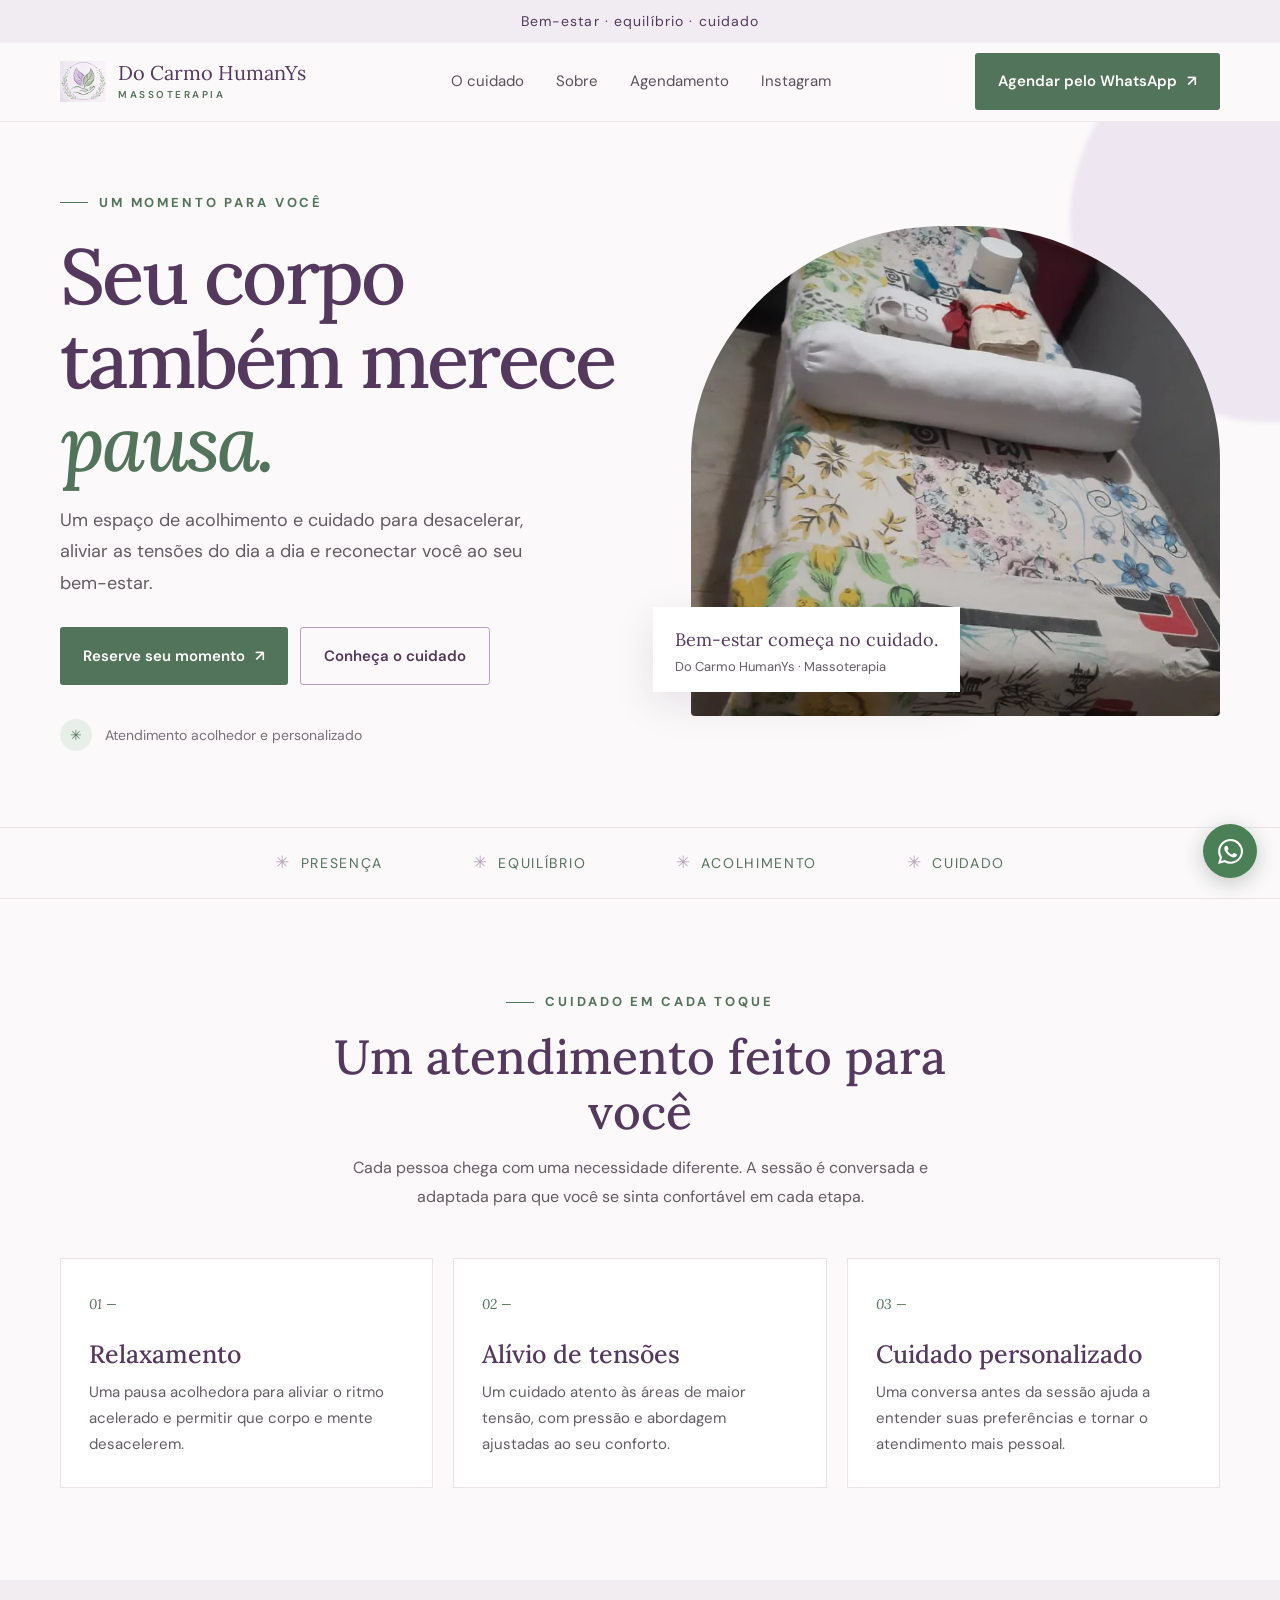
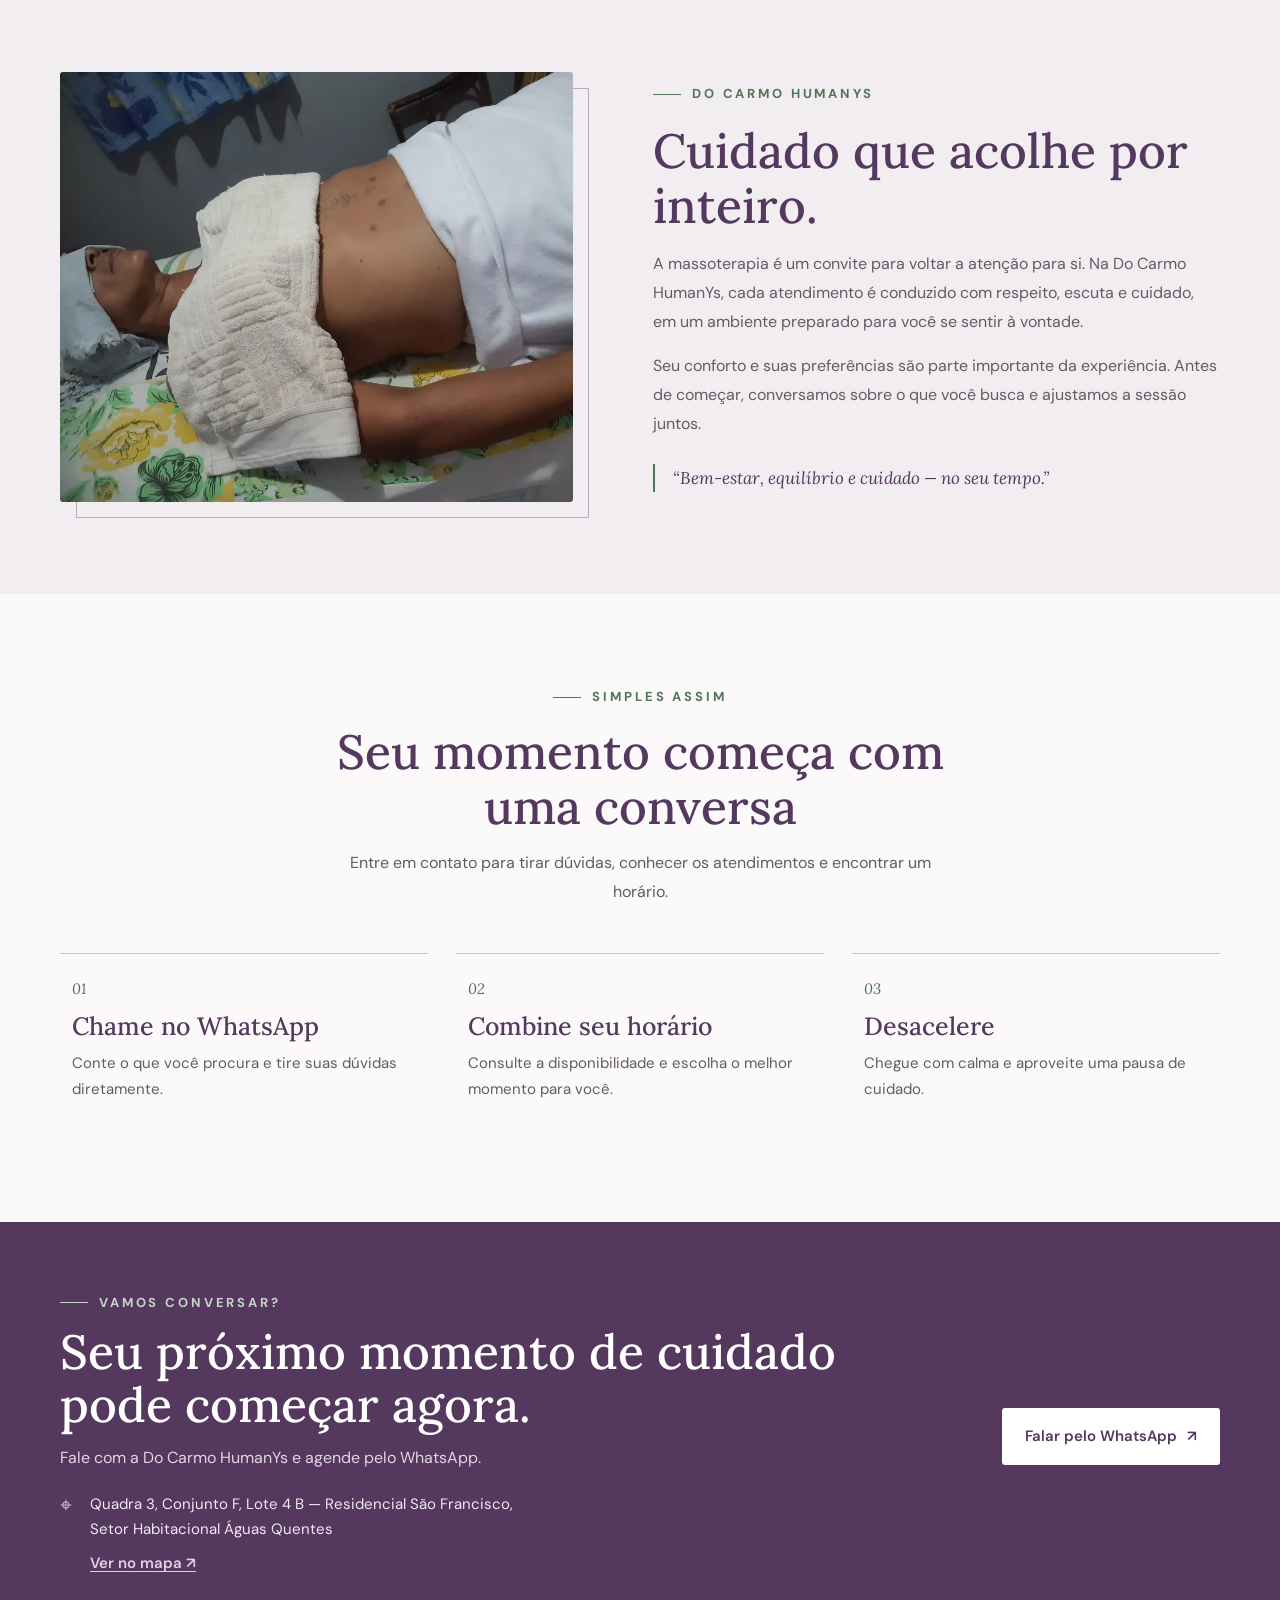
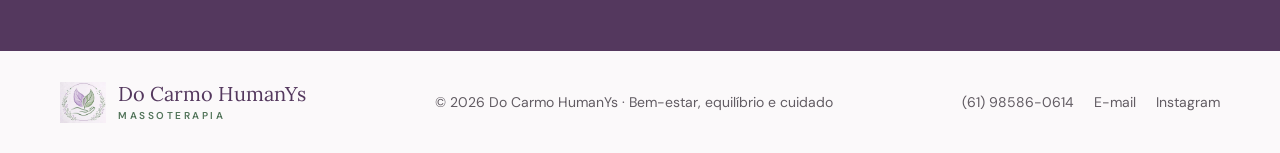
==== index.html @ 2b5b7042 "feat: add search engine metadata and local business data" ====
<!doctype html>
<html lang="pt-BR">
<head>
  <meta charset="utf-8">
  <meta name="viewport" content="width=device-width, initial-scale=1">
  <meta name="theme-color" content="#f8f5f6">
  <meta name="description" content="Do Carmo HumanYs Massoterapia — bem-estar, equilíbrio e cuidado. Agende seu momento de autocuidado pelo WhatsApp.">
  <link rel="canonical" href="https://do-carmo-humanays-site.vercel.app/">
  <meta name="robots" content="index, follow">
  <meta property="og:type" content="website">
  <meta property="og:locale" content="pt_BR">
  <meta property="og:site_name" content="Do Carmo HumanYs Massoterapia">
  <meta property="og:title" content="Do Carmo HumanYs | Massoterapia">
  <meta property="og:description" content="Bem-estar, equilíbrio e cuidado. Conheça a Do Carmo HumanYs Massoterapia e agende pelo WhatsApp.">
  <meta property="og:url" content="https://do-carmo-humanays-site.vercel.app/">
  <title>Do Carmo HumanYs | Massoterapia</title>
  <link rel="preconnect" href="https://fonts.googleapis.com">
  <link rel="preconnect" href="https://fonts.gstatic.com" crossorigin>
  <link href="https://fonts.googleapis.com/css2?family=DM+Sans:wght@400;500;600;700&family=Lora:wght@500;600;700&display=swap" rel="stylesheet">
  <script type="application/ld+json">
  {
    "@context": "https://schema.org",
    "@type": "LocalBusiness",
    "@id": "https://do-carmo-humanays-site.vercel.app/#business",
    "name": "Do Carmo HumanYs Massoterapia",
    "url": "https://do-carmo-humanays-site.vercel.app/",
    "description": "Massoterapia com atendimento acolhedor e personalizado. Agendamento pelo WhatsApp.",
    "telephone": "+55 61 98586-0614",
    "email": "docarmohumanys.massoterapia@gmail.com",
    "image": [
      "https://do-carmo-humanays-site.vercel.app/images/logo-emblema.webp",
      "https://do-carmo-humanays-site.vercel.app/images/sala-massoterapia.webp"
    ],
    "sameAs": [
      "https://www.instagram.com/docarmohumanys/"
    ],
    "address": {
      "@type": "PostalAddress",
      "streetAddress": "Quadra 3, Conjunto F, Lote 4 B — Residencial São Francisco, Setor Habitacional Águas Quentes",
      "addressCountry": "BR"
    }
  }
  </script>
  <style>
    :root{--plum:#76517e;--plum-dark:#54385e;--green:#52745a;--ink:#29262a;--muted:#625c63;--paper:#fbf9fa;--line:#e9e2e9;--serif:'Lora',Georgia,serif;--sans:'DM Sans',Arial,sans-serif}
    *{box-sizing:border-box}html{scroll-behavior:smooth}body{margin:0;background:var(--paper);color:var(--ink);font-family:var(--sans);line-height:1.65}a{color:inherit;text-decoration:none}button{font:inherit}.wrap{width:min(1160px,calc(100% - 48px));margin:auto}.topline{background:#f1ebf2;color:var(--plum-dark);font-size:12px;letter-spacing:.08em;text-align:center;padding:9px 16px}.header{position:sticky;top:0;z-index:10;background:#fbf9faf2;backdrop-filter:blur(14px);border-bottom:1px solid #eee8ee}.nav{height:78px;display:flex;align-items:center;justify-content:space-between;gap:24px}.brand{display:flex;align-items:center;gap:12px}.brand-mark{width:40px;height:40px;border:1px solid #c8b8cb;border-radius:50%;display:grid;place-items:center;color:var(--plum);font-family:var(--serif);font-size:23px}.brand-name{font-family:var(--serif);font-size:18px;line-height:1.05;color:var(--plum-dark)}.brand-name small{display:block;font:600 9px var(--sans);letter-spacing:.25em;color:var(--green);margin-top:5px}.nav-links{display:flex;align-items:center;gap:32px;font-size:13px;color:#59525b}.nav-links a:hover{color:var(--plum)}.btn{display:inline-flex;align-items:center;justify-content:center;gap:10px;background:var(--green);color:white;padding:14px 21px;border-radius:3px;font-weight:600;font-size:13px;transition:.2s}.btn:hover{background:#3e6046;transform:translateY(-1px)}.btn.outline{background:transparent;border:1px solid #b7a2bb;color:var(--plum-dark)}.btn.outline:hover{background:#f2edf3}.menu{display:none;background:none;border:0;color:var(--plum);font-size:24px}
    .hero{padding:70px 0 76px;overflow:hidden;position:relative}.hero:before{content:"";position:absolute;width:400px;height:400px;border-radius:50%;background:#eee6f0;filter:blur(2px);right:-190px;top:-100px;z-index:-1}.hero-grid{display:grid;grid-template-columns:1fr .94fr;align-items:center;gap:68px}.eyebrow{font-size:11px;letter-spacing:.22em;text-transform:uppercase;color:var(--green);font-weight:700;display:flex;align-items:center;gap:11px}.eyebrow:before{content:"";width:28px;height:1px;background:var(--green)}h1,h2,h3,p{margin-top:0}h1{font:500 clamp(48px,6.4vw,78px)/1.07 var(--serif);letter-spacing:-.035em;color:var(--plum-dark);margin:20px 0}.hero h1 em{color:var(--green);font-weight:500}.hero-copy{max-width:490px;color:var(--muted);font-size:16px;margin-bottom:28px}.hero-actions{display:flex;gap:12px;flex-wrap:wrap}.trust{margin-top:34px;display:flex;align-items:center;gap:13px;color:#777078;font-size:12px}.trust-icon{width:32px;height:32px;border-radius:50%;background:#e8efe8;color:var(--green);display:grid;place-items:center}.hero-photo{height:490px;position:relative}.hero-photo img{width:100%;height:100%;object-fit:cover;object-position:52% center;border-radius:48% 48% 4px 4px}.photo-note{position:absolute;bottom:24px;left:-38px;background:white;padding:17px 22px;box-shadow:0 12px 40px #3022381a;font-family:var(--serif);font-size:16px;color:var(--plum-dark)}.photo-note small{display:block;font:11px var(--sans);color:var(--muted);margin-top:3px}
    .band{border-top:1px solid var(--line);border-bottom:1px solid var(--line);padding:20px 0}.band-inner{display:flex;justify-content:center;gap:clamp(25px,7vw,100px);flex-wrap:wrap;color:var(--green);font-size:12px;letter-spacing:.12em;text-transform:uppercase}.band span{display:flex;align-items:center;gap:10px}.band b{font-size:17px;color:#b7a2bb;font-weight:400}
    section{padding:92px 0}.section-head{text-align:center;max-width:620px;margin:0 auto 46px}.section-head .eyebrow{justify-content:center}.section-head h2{font:500 clamp(34px,4vw,48px)/1.15 var(--serif);color:var(--plum-dark);margin:15px 0}.section-head p{color:var(--muted);font-size:14px}.services{display:grid;grid-template-columns:repeat(3,1fr);gap:20px}.service{border:1px solid var(--line);padding:30px 28px;background:#fff;min-height:226px;transition:.2s}.service:hover{transform:translateY(-4px);box-shadow:0 14px 35px #37223d0c}.service-num{font:italic 14px var(--serif);color:var(--green)}.service h3{font:500 23px var(--serif);color:var(--plum-dark);margin:19px 0 9px}.service p{font-size:13px;color:var(--muted);margin:0}
    .about{background:#f1edf1}.about-grid{display:grid;grid-template-columns:.95fr 1.05fr;align-items:center;gap:80px}.about-image{height:430px;position:relative}.about-image img{width:100%;height:100%;object-fit:cover;border-radius:3px}.about-image:after{content:"";position:absolute;inset:16px -16px -16px 16px;border:1px solid #bba8bf;z-index:0;pointer-events:none}.about-image img{position:relative;z-index:1}.about-text h2{font:500 clamp(35px,4vw,48px)/1.15 var(--serif);color:var(--plum-dark);margin:17px 0}.about-text p{color:var(--muted);font-size:14px}.about-note{border-left:2px solid var(--green);padding:3px 0 3px 18px;margin-top:25px;color:var(--plum-dark);font:italic 17px var(--serif)}
    .steps{display:grid;grid-template-columns:repeat(3,1fr);gap:28px}.step{padding:6px 12px 12px;border-top:1px solid #cdbed0}.step .number{font:italic 15px var(--serif);color:var(--green);margin-top:19px}.step h3{font:500 22px var(--serif);color:var(--plum-dark);margin:12px 0 8px}.step p{font-size:13px;color:var(--muted)}.contact{background:var(--plum-dark);color:white;padding:70px 0}.contact-inner{display:flex;justify-content:space-between;align-items:center;gap:35px}.contact h2{font:500 clamp(34px,4vw,48px)/1.1 var(--serif);margin:12px 0}.contact p{color:#e1d7e3;font-size:14px;margin:0}.contact .eyebrow{color:#c6d4c5}.contact .eyebrow:before{background:#c6d4c5}.contact .btn{background:#fff;color:var(--plum-dark);white-space:nowrap}.footer{padding:28px 0}.foot{display:flex;justify-content:space-between;gap:20px;align-items:center;font-size:12px;color:var(--muted)}.foot-links{display:flex;gap:20px}.foot a:hover{color:var(--plum)}.whatsapp-float{position:fixed;right:23px;bottom:22px;width:54px;height:54px;border-radius:50%;background:#4b8056;color:white;display:grid;place-items:center;box-shadow:0 5px 20px #263a2e40;z-index:20}.whatsapp-float svg{width:25px;height:25px;fill:currentColor}
    @media(max-width:800px){.wrap{width:min(100% - 36px,600px)}.nav{height:68px}.nav-links{display:none;position:absolute;top:68px;left:0;right:0;background:var(--paper);padding:20px 24px 26px;flex-direction:column;gap:18px;border-bottom:1px solid var(--line)}.nav-links.open{display:flex}.nav>.btn{display:none}.menu{display:block}.hero{padding:48px 0 55px}.hero-grid{grid-template-columns:1fr;gap:38px}.hero-photo{height:390px;width:87%;margin-left:auto}.photo-note{left:-34px}.hero-copy{font-size:15px}.band-inner{gap:16px 28px;font-size:10px}section{padding:68px 0}.services{grid-template-columns:1fr}.service{min-height:unset;padding:25px}.about-grid{grid-template-columns:1fr;gap:42px}.about-image{height:340px;width:90%}.about-text{order:-1}.steps{grid-template-columns:1fr;gap:20px}.contact-inner{display:block}.contact .btn{margin-top:24px}.foot{align-items:flex-start;flex-direction:column}.foot-links{flex-wrap:wrap}}
    /* Leitura: tipografia ampliada, contrastes reforçados e áreas de toque mais confortáveis. */
    body{font-size:17px;line-height:1.75}
    .topline{font-size:14px}
    .nav-links{font-size:15px}
    .brand-name{font-size:20px}.brand-name small{font-size:10px}
    .btn{font-size:15px;padding:15px 23px}
    .eyebrow{font-size:13px}
    .hero-copy{font-size:18px;line-height:1.75}
    .trust{font-size:14px}
    .photo-note{font-size:18px}.photo-note small{font-size:13px}
    .band-inner{font-size:14px}
    .section-head p,.about-text p{font-size:16px;line-height:1.8}
    .service p,.step p{font-size:15px;line-height:1.75}
    .service h3,.step h3{font-size:25px}
    .contact p{font-size:16px}
    .foot{font-size:14px}
    @media(max-width:800px){body{font-size:16px}.nav-links{font-size:16px}.hero-copy{font-size:17px}.band-inner{font-size:12px}.section-head p,.about-text p{font-size:16px}.service p,.step p{font-size:15px}.foot{font-size:13px}}
    @media (min-width:801px) and (max-width:1050px){.wrap{width:calc(100% - 56px)}.hero-grid{gap:38px}.hero-photo{height:430px}.about-grid{gap:48px}.nav-links{gap:20px}}
    @media(max-width:480px){
      .wrap{width:calc(100% - 32px)}
      .topline{font-size:12px;padding:8px 12px}
      .nav{height:64px;gap:10px}.nav-links{top:64px}
      .brand{gap:8px}.brand-mark{width:36px;height:36px;flex:none}.brand-name{font-size:17px}.brand-name small{font-size:9px;letter-spacing:.2em}
      .menu{width:46px;height:46px;display:grid;place-items:center;flex:none;cursor:pointer}
      .hero{padding:38px 0 44px}.hero-grid{gap:30px}
      h1{font-size:clamp(42px,12vw,56px);line-height:1.09;margin:17px 0}
      .eyebrow{font-size:11px;letter-spacing:.17em}
      .hero-copy{font-size:16px;line-height:1.7;margin-bottom:22px}
      .hero-actions{display:grid;grid-template-columns:1fr;gap:10px}.hero-actions .btn{width:100%;min-height:50px}
      .trust{font-size:13px;margin-top:24px}
      .hero-photo{width:calc(100% - 16px);height:330px;margin:0 0 0 16px}.hero-photo img{border-radius:46% 46% 3px 3px}
      .photo-note{left:-16px;bottom:14px;padding:13px 15px;font-size:16px}.photo-note small{font-size:12px}
      .band{padding:16px 0}.band-inner{display:grid;grid-template-columns:1fr 1fr;gap:12px;font-size:11px}.band-inner span{justify-content:center}
      section{padding:58px 0}.section-head{margin-bottom:30px}.section-head h2{font-size:clamp(32px,9vw,40px)}.section-head p{font-size:15px;line-height:1.7}
      .services{gap:13px}.service{padding:22px 20px}.service h3{font-size:23px;margin:13px 0 7px}.service p,.step p{font-size:15px;line-height:1.7}
      .about-grid{gap:34px}.about-text h2{font-size:36px}.about-text p{font-size:15px;line-height:1.75}.about-image{height:280px;width:calc(100% - 10px)}
      .steps{gap:13px}.step{padding:4px 8px 8px}.step .number{margin-top:13px}.step h3{font-size:22px;margin:8px 0 5px}
      .contact{padding:54px 0}.contact h2{font-size:34px}.contact p{font-size:15px;line-height:1.65}.contact .btn{width:100%;min-height:50px}
      .foot{gap:17px}.foot-links{display:grid;grid-template-columns:1fr;gap:11px}.foot-links a{min-height:32px;display:flex;align-items:center}
      .whatsapp-float{right:15px;bottom:15px;width:52px;height:52px}
    }
    @media(max-width:360px){.wrap{width:calc(100% - 28px)}.brand-name{font-size:15px}.hero-photo{height:290px}.photo-note{font-size:14px}.contact h2{font-size:30px}}
    .brand-mark{width:46px;height:46px;border:0;border-radius:0;background:transparent;overflow:visible;flex:none}
    .brand-mark img{display:block;width:100%;height:100%;object-fit:contain}
    .contact-address{margin-top:20px;display:grid;grid-template-columns:20px auto;gap:4px 10px;align-items:start;color:#f0eaf1;font-size:15px;line-height:1.65}
    .contact-address>span:first-child{font-size:21px;line-height:1.3;color:#d4c2d8}
    .contact-address a{grid-column:2;color:#e2d0e6;text-decoration:underline;text-underline-offset:3px;font-weight:600;width:max-content;min-height:36px;display:flex;align-items:center}
    @media(max-width:480px){.brand-mark{width:42px;height:42px}.contact-address{font-size:14px;line-height:1.6}.contact-address a{min-height:44px}}
    @media(prefers-reduced-motion:reduce){html{scroll-behavior:auto}*,*:before,*:after{transition:none!important}}
  </style>
</head>
<body>
  <div class="topline">Bem-estar · equilíbrio · cuidado</div>
  <header class="header">
    <div class="wrap nav">
      <a class="brand" href="#inicio" aria-label="Do Carmo HumanYs, início"><span class="brand-mark"><img src="images/logo-emblema.webp" alt=""></span><span class="brand-name">Do Carmo HumanYs<small>MASSOTERAPIA</small></span></a>
      <nav class="nav-links" id="navLinks" aria-label="Navegação principal"><a href="#cuidado">O cuidado</a><a href="#sobre">Sobre</a><a href="#agendamento">Agendamento</a><a href="https://instagram.com/docarmohumanys" target="_blank" rel="noreferrer">Instagram</a></nav>
      <a class="btn" href="https://wa.me/5561985860614?text=Ol%C3%A1%2C%20gostaria%20de%20saber%20mais%20sobre%20a%20massoterapia." target="_blank" rel="noreferrer">Agendar pelo WhatsApp <span aria-hidden="true">↗</span></a>
      <button class="menu" id="menuButton" aria-label="Abrir menu" aria-expanded="false">☰</button>
    </div>
  </header>
  <main>
    <section class="hero" id="inicio"><div class="wrap hero-grid">
      <div><div class="eyebrow">Um momento para você</div><h1>Seu corpo também merece <em>pausa.</em></h1><p class="hero-copy">Um espaço de acolhimento e cuidado para desacelerar, aliviar as tensões do dia a dia e reconectar você ao seu bem-estar.</p><div class="hero-actions"><a class="btn" href="https://wa.me/5561985860614?text=Ol%C3%A1%2C%20gostaria%20de%20agendar%20uma%20sess%C3%A3o." target="_blank" rel="noreferrer">Reserve seu momento <span aria-hidden="true">↗</span></a><a class="btn outline" href="#cuidado">Conheça o cuidado</a></div><div class="trust"><span class="trust-icon">✳</span><span>Atendimento acolhedor e personalizado</span></div></div>
      <div class="hero-photo"><img src="images/sala-massoterapia.webp" alt="Maca preparada para atendimento de massoterapia"><div class="photo-note">Bem-estar começa no cuidado.<small>Do Carmo HumanYs · Massoterapia</small></div></div>
    </div></section>
    <div class="band"><div class="wrap band-inner"><span><b>✳</b> Presença</span><span><b>✳</b> Equilíbrio</span><span><b>✳</b> Acolhimento</span><span><b>✳</b> Cuidado</span></div></div>
    <section id="cuidado"><div class="wrap"><div class="section-head"><div class="eyebrow">Cuidado em cada toque</div><h2>Um atendimento feito para você</h2><p>Cada pessoa chega com uma necessidade diferente. A sessão é conversada e adaptada para que você se sinta confortável em cada etapa.</p></div><div class="services"><article class="service"><span class="service-num">01 —</span><h3>Relaxamento</h3><p>Uma pausa acolhedora para aliviar o ritmo acelerado e permitir que corpo e mente desacelerem.</p></article><article class="service"><span class="service-num">02 —</span><h3>Alívio de tensões</h3><p>Um cuidado atento às áreas de maior tensão, com pressão e abordagem ajustadas ao seu conforto.</p></article><article class="service"><span class="service-num">03 —</span><h3>Cuidado personalizado</h3><p>Uma conversa antes da sessão ajuda a entender suas preferências e tornar o atendimento mais pessoal.</p></article></div></div></section>
    <section class="about" id="sobre"><div class="wrap about-grid"><div class="about-image"><img src="images/sessao-massoterapia.webp" alt="Cliente recebendo uma sessão de massoterapia"></div><div class="about-text"><div class="eyebrow">Do Carmo HumanYs</div><h2>Cuidado que acolhe por inteiro.</h2><p>A massoterapia é um convite para voltar a atenção para si. Na Do Carmo HumanYs, cada atendimento é conduzido com respeito, escuta e cuidado, em um ambiente preparado para você se sentir à vontade.</p><p>Seu conforto e suas preferências são parte importante da experiência. Antes de começar, conversamos sobre o que você busca e ajustamos a sessão juntos.</p><div class="about-note">“Bem-estar, equilíbrio e cuidado — no seu tempo.”</div></div></div></section>
    <section><div class="wrap"><div class="section-head"><div class="eyebrow">Simples assim</div><h2>Seu momento começa com uma conversa</h2><p>Entre em contato para tirar dúvidas, conhecer os atendimentos e encontrar um horário.</p></div><div class="steps"><article class="step"><div class="number">01</div><h3>Chame no WhatsApp</h3><p>Conte o que você procura e tire suas dúvidas diretamente.</p></article><article class="step"><div class="number">02</div><h3>Combine seu horário</h3><p>Consulte a disponibilidade e escolha o melhor momento para você.</p></article><article class="step"><div class="number">03</div><h3>Desacelere</h3><p>Chegue com calma e aproveite uma pausa de cuidado.</p></article></div></div></section>
    <section class="contact" id="agendamento"><div class="wrap contact-inner"><div><div class="eyebrow">Vamos conversar?</div><h2>Seu próximo momento de cuidado<br>pode começar agora.</h2><p>Fale com a Do Carmo HumanYs e agende pelo WhatsApp.</p><div class="contact-address"><span aria-hidden="true">⌖</span><span>Quadra 3, Conjunto F, Lote 4 B — Residencial São Francisco,<br>Setor Habitacional Águas Quentes</span><a href="https://maps.google.com/?q=Quadra+3+Conjunto+F+Lote+4+B+-+Residencial+S%C3%A3o+Francisco,+Setor+Habitacional+%C3%81guas+Quentes" target="_blank" rel="noreferrer">Ver no mapa ↗</a></div></div><a class="btn" href="https://wa.me/5561985860614?text=Ol%C3%A1%2C%20vim%20pelo%20site%20da%20Do%20Carmo%20HumanYs%20e%20gostaria%20de%20agendar." target="_blank" rel="noreferrer">Falar pelo WhatsApp <span aria-hidden="true">↗</span></a></div></section>
  </main>
  <footer class="footer"><div class="wrap foot"><a class="brand" href="#inicio"><span class="brand-mark"><img src="images/logo-emblema.webp" alt=""></span><span class="brand-name">Do Carmo HumanYs<small>MASSOTERAPIA</small></span></a><div>© <span id="year"></span> Do Carmo HumanYs · Bem-estar, equilíbrio e cuidado</div><div class="foot-links"><a href="tel:+5561985860614">(61) 98586-0614</a><a href="mailto:docarmohumanys.massoterapia@gmail.com">E-mail</a><a href="https://instagram.com/docarmohumanys" target="_blank" rel="noreferrer">Instagram</a></div></div></footer>
  <a class="whatsapp-float" href="https://wa.me/5561985860614?text=Ol%C3%A1%2C%20gostaria%20de%20saber%20mais%20sobre%20a%20massoterapia." target="_blank" rel="noreferrer" aria-label="Fale pelo WhatsApp"><svg viewBox="0 0 24 24" aria-hidden="true"><path d="M20.52 3.48A11.85 11.85 0 0 0 12.08 0C5.5 0 .15 5.35.15 11.93c0 2.1.55 4.15 1.59 5.96L.05 24l6.27-1.64a11.9 11.9 0 0 0 5.76 1.47h.01c6.58 0 11.93-5.35 11.93-11.93 0-3.19-1.24-6.19-3.5-8.42Zm-8.44 18.33h-.01a9.9 9.9 0 0 1-5.04-1.38l-.36-.21-3.72.98.99-3.63-.24-.37a9.89 9.89 0 0 1-1.52-5.27c0-5.46 4.44-9.9 9.91-9.9a9.82 9.82 0 0 1 7 2.9 9.83 9.83 0 0 1 2.9 7c0 5.46-4.45 9.9-9.91 9.9Zm5.43-7.42c-.3-.15-1.76-.87-2.03-.97-.27-.1-.47-.15-.67.15-.2.3-.77.97-.94 1.17-.17.2-.35.22-.65.07-.3-.15-1.26-.46-2.4-1.47-.89-.79-1.49-1.77-1.66-2.07-.17-.3-.02-.46.13-.61.13-.13.3-.35.45-.52.15-.17.2-.3.3-.5.1-.2.05-.37-.02-.52-.07-.15-.67-1.62-.92-2.22-.24-.58-.49-.5-.67-.51h-.57c-.2 0-.52.07-.79.37-.27.3-1.04 1.02-1.04 2.49s1.07 2.89 1.22 3.09c.15.2 2.1 3.21 5.09 4.5.71.31 1.27.5 1.7.64.71.23 1.36.2 1.87.12.57-.08 1.76-.72 2.01-1.42.25-.7.25-1.3.17-1.42-.07-.13-.27-.2-.57-.35Z"/></svg></a>
  <script>const menuButton=document.getElementById('menuButton');const navLinks=document.getElementById('navLinks');menuButton.addEventListener('click',()=>{const open=navLinks.classList.toggle('open');menuButton.setAttribute('aria-expanded',open);menuButton.setAttribute('aria-label',open?'Fechar menu':'Abrir menu')});navLinks.querySelectorAll('a').forEach(link=>link.addEventListener('click',()=>{navLinks.classList.remove('open');menuButton.setAttribute('aria-expanded','false')}));document.getElementById('year').textContent=new Date().getFullYear();</script>
</body>
</html>
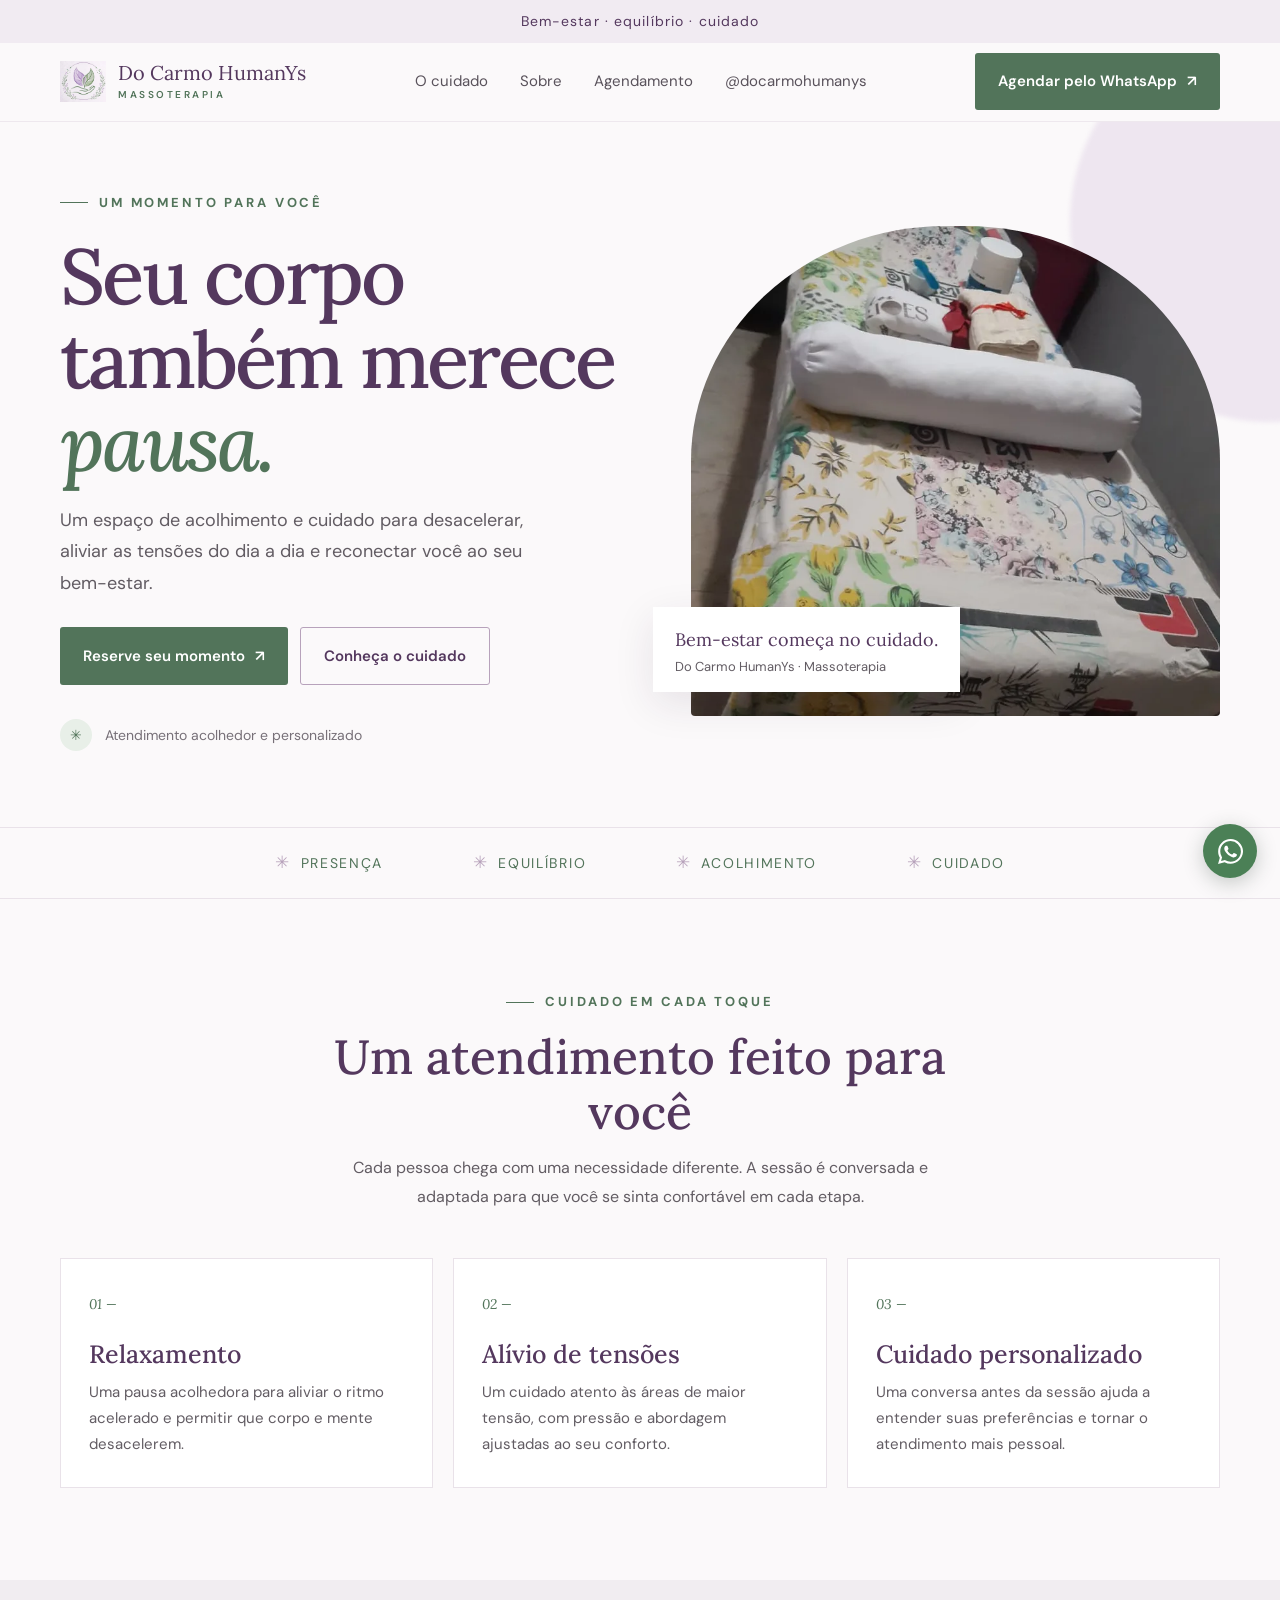
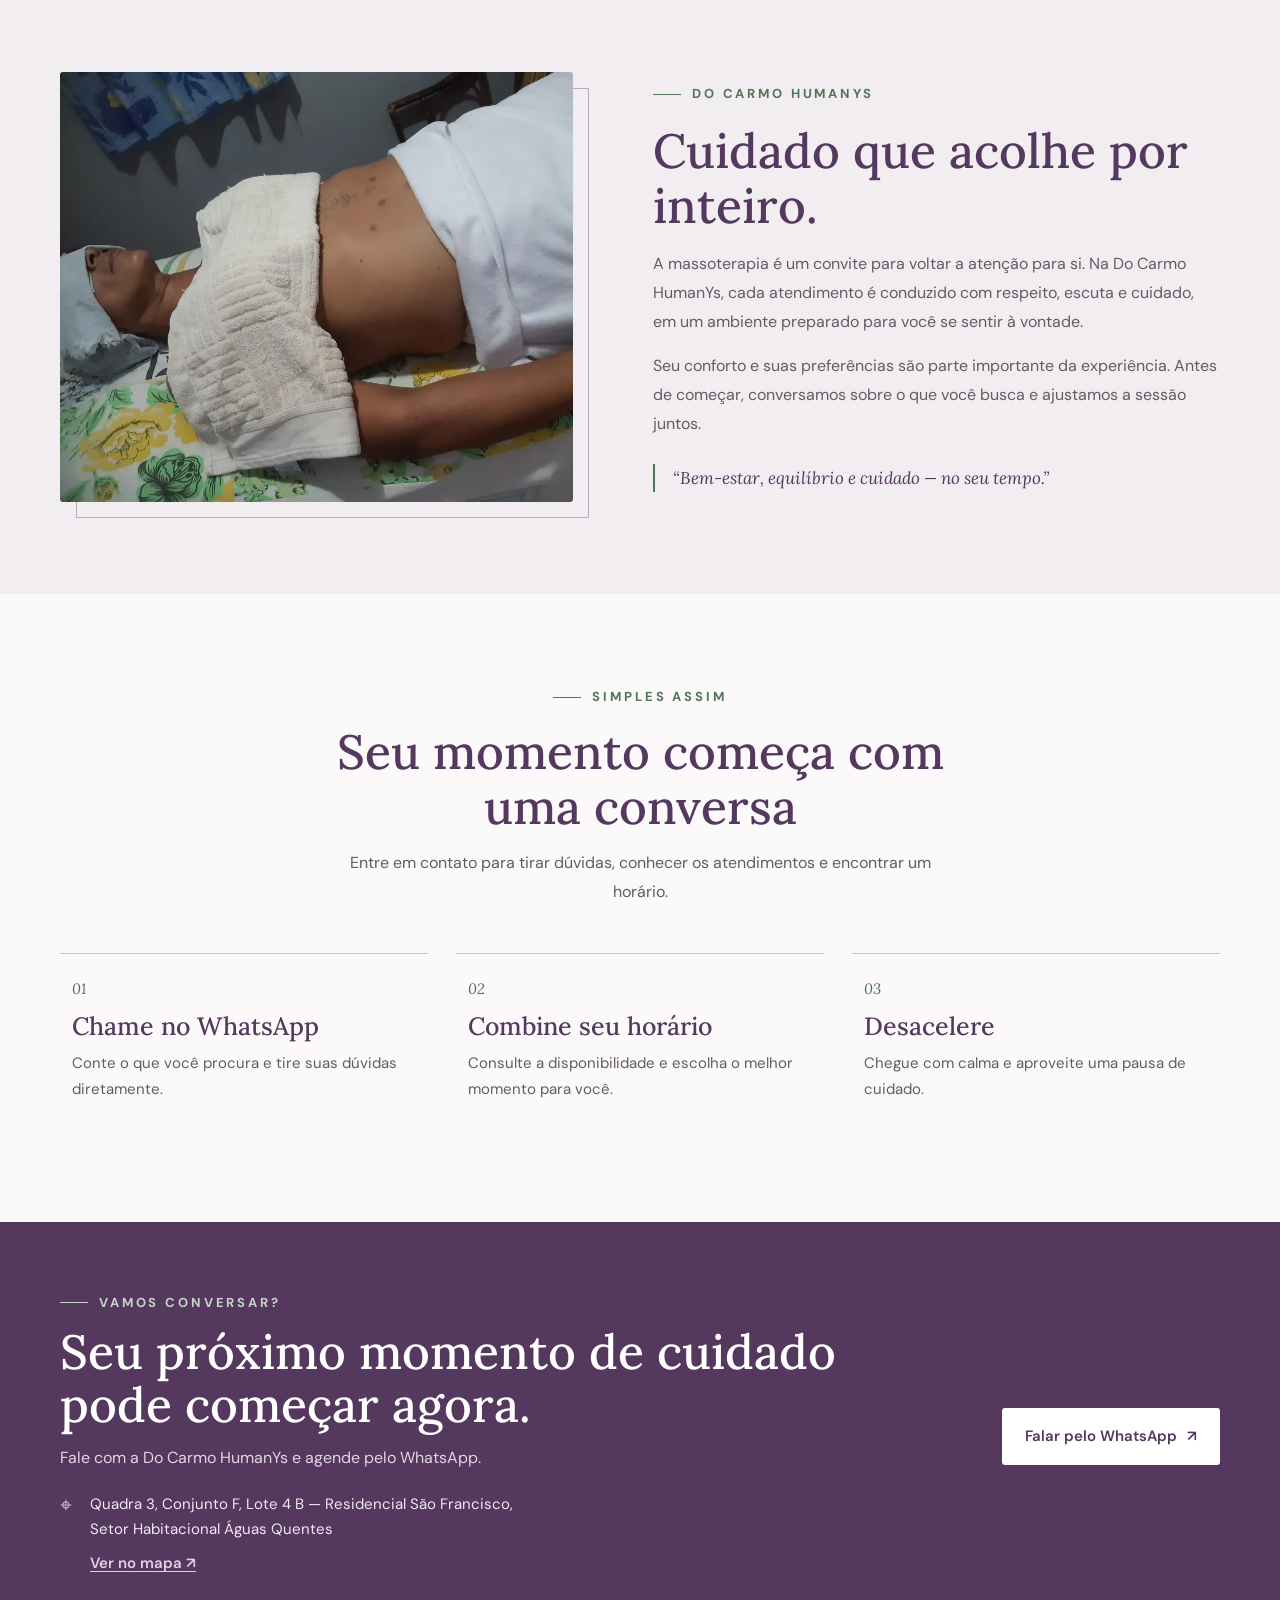
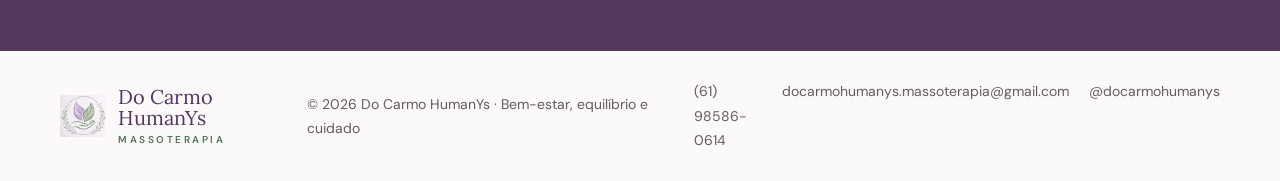
==== commit e2e71d4b: "Update visible Instagram and email contacts" ====
--- a/index.html
+++ b/index.html
@@ -106,7 +106,7 @@
   <header class="header">
     <div class="wrap nav">
       <a class="brand" href="#inicio" aria-label="Do Carmo HumanYs, início"><span class="brand-mark"><img src="images/logo-emblema.webp" alt=""></span><span class="brand-name">Do Carmo HumanYs<small>MASSOTERAPIA</small></span></a>
-      <nav class="nav-links" id="navLinks" aria-label="Navegação principal"><a href="#cuidado">O cuidado</a><a href="#sobre">Sobre</a><a href="#agendamento">Agendamento</a><a href="https://instagram.com/docarmohumanys" target="_blank" rel="noreferrer">Instagram</a></nav>
+      <nav class="nav-links" id="navLinks" aria-label="Navegação principal"><a href="#cuidado">O cuidado</a><a href="#sobre">Sobre</a><a href="#agendamento">Agendamento</a><a href="https://instagram.com/docarmohumanys" target="_blank" rel="noreferrer">@docarmohumanys</a></nav>
       <a class="btn" href="https://wa.me/5561985860614?text=Ol%C3%A1%2C%20gostaria%20de%20saber%20mais%20sobre%20a%20massoterapia." target="_blank" rel="noreferrer">Agendar pelo WhatsApp <span aria-hidden="true">↗</span></a>
       <button class="menu" id="menuButton" aria-label="Abrir menu" aria-expanded="false">☰</button>
     </div>
@@ -122,7 +122,7 @@
     <section><div class="wrap"><div class="section-head"><div class="eyebrow">Simples assim</div><h2>Seu momento começa com uma conversa</h2><p>Entre em contato para tirar dúvidas, conhecer os atendimentos e encontrar um horário.</p></div><div class="steps"><article class="step"><div class="number">01</div><h3>Chame no WhatsApp</h3><p>Conte o que você procura e tire suas dúvidas diretamente.</p></article><article class="step"><div class="number">02</div><h3>Combine seu horário</h3><p>Consulte a disponibilidade e escolha o melhor momento para você.</p></article><article class="step"><div class="number">03</div><h3>Desacelere</h3><p>Chegue com calma e aproveite uma pausa de cuidado.</p></article></div></div></section>
     <section class="contact" id="agendamento"><div class="wrap contact-inner"><div><div class="eyebrow">Vamos conversar?</div><h2>Seu próximo momento de cuidado<br>pode começar agora.</h2><p>Fale com a Do Carmo HumanYs e agende pelo WhatsApp.</p><div class="contact-address"><span aria-hidden="true">⌖</span><span>Quadra 3, Conjunto F, Lote 4 B — Residencial São Francisco,<br>Setor Habitacional Águas Quentes</span><a href="https://maps.google.com/?q=Quadra+3+Conjunto+F+Lote+4+B+-+Residencial+S%C3%A3o+Francisco,+Setor+Habitacional+%C3%81guas+Quentes" target="_blank" rel="noreferrer">Ver no mapa ↗</a></div></div><a class="btn" href="https://wa.me/5561985860614?text=Ol%C3%A1%2C%20vim%20pelo%20site%20da%20Do%20Carmo%20HumanYs%20e%20gostaria%20de%20agendar." target="_blank" rel="noreferrer">Falar pelo WhatsApp <span aria-hidden="true">↗</span></a></div></section>
   </main>
-  <footer class="footer"><div class="wrap foot"><a class="brand" href="#inicio"><span class="brand-mark"><img src="images/logo-emblema.webp" alt=""></span><span class="brand-name">Do Carmo HumanYs<small>MASSOTERAPIA</small></span></a><div>© <span id="year"></span> Do Carmo HumanYs · Bem-estar, equilíbrio e cuidado</div><div class="foot-links"><a href="tel:+5561985860614">(61) 98586-0614</a><a href="mailto:docarmohumanys.massoterapia@gmail.com">E-mail</a><a href="https://instagram.com/docarmohumanys" target="_blank" rel="noreferrer">Instagram</a></div></div></footer>
+  <footer class="footer"><div class="wrap foot"><a class="brand" href="#inicio"><span class="brand-mark"><img src="images/logo-emblema.webp" alt=""></span><span class="brand-name">Do Carmo HumanYs<small>MASSOTERAPIA</small></span></a><div>© <span id="year"></span> Do Carmo HumanYs · Bem-estar, equilíbrio e cuidado</div><div class="foot-links"><a href="tel:+5561985860614">(61) 98586-0614</a><a href="mailto:docarmohumanys.massoterapia@gmail.com">docarmohumanys.massoterapia@gmail.com</a><a href="https://instagram.com/docarmohumanys" target="_blank" rel="noreferrer">@docarmohumanys</a></div></div></footer>
   <a class="whatsapp-float" href="https://wa.me/5561985860614?text=Ol%C3%A1%2C%20gostaria%20de%20saber%20mais%20sobre%20a%20massoterapia." target="_blank" rel="noreferrer" aria-label="Fale pelo WhatsApp"><svg viewBox="0 0 24 24" aria-hidden="true"><path d="M20.52 3.48A11.85 11.85 0 0 0 12.08 0C5.5 0 .15 5.35.15 11.93c0 2.1.55 4.15 1.59 5.96L.05 24l6.27-1.64a11.9 11.9 0 0 0 5.76 1.47h.01c6.58 0 11.93-5.35 11.93-11.93 0-3.19-1.24-6.19-3.5-8.42Zm-8.44 18.33h-.01a9.9 9.9 0 0 1-5.04-1.38l-.36-.21-3.72.98.99-3.63-.24-.37a9.89 9.89 0 0 1-1.52-5.27c0-5.46 4.44-9.9 9.91-9.9a9.82 9.82 0 0 1 7 2.9 9.83 9.83 0 0 1 2.9 7c0 5.46-4.45 9.9-9.91 9.9Zm5.43-7.42c-.3-.15-1.76-.87-2.03-.97-.27-.1-.47-.15-.67.15-.2.3-.77.97-.94 1.17-.17.2-.35.22-.65.07-.3-.15-1.26-.46-2.4-1.47-.89-.79-1.49-1.77-1.66-2.07-.17-.3-.02-.46.13-.61.13-.13.3-.35.45-.52.15-.17.2-.3.3-.5.1-.2.05-.37-.02-.52-.07-.15-.67-1.62-.92-2.22-.24-.58-.49-.5-.67-.51h-.57c-.2 0-.52.07-.79.37-.27.3-1.04 1.02-1.04 2.49s1.07 2.89 1.22 3.09c.15.2 2.1 3.21 5.09 4.5.71.31 1.27.5 1.7.64.71.23 1.36.2 1.87.12.57-.08 1.76-.72 2.01-1.42.25-.7.25-1.3.17-1.42-.07-.13-.27-.2-.57-.35Z"/></svg></a>
   <script>const menuButton=document.getElementById('menuButton');const navLinks=document.getElementById('navLinks');menuButton.addEventListener('click',()=>{const open=navLinks.classList.toggle('open');menuButton.setAttribute('aria-expanded',open);menuButton.setAttribute('aria-label',open?'Fechar menu':'Abrir menu')});navLinks.querySelectorAll('a').forEach(link=>link.addEventListener('click',()=>{navLinks.classList.remove('open');menuButton.setAttribute('aria-expanded','false')}));document.getElementById('year').textContent=new Date().getFullYear();</script>
 </body>
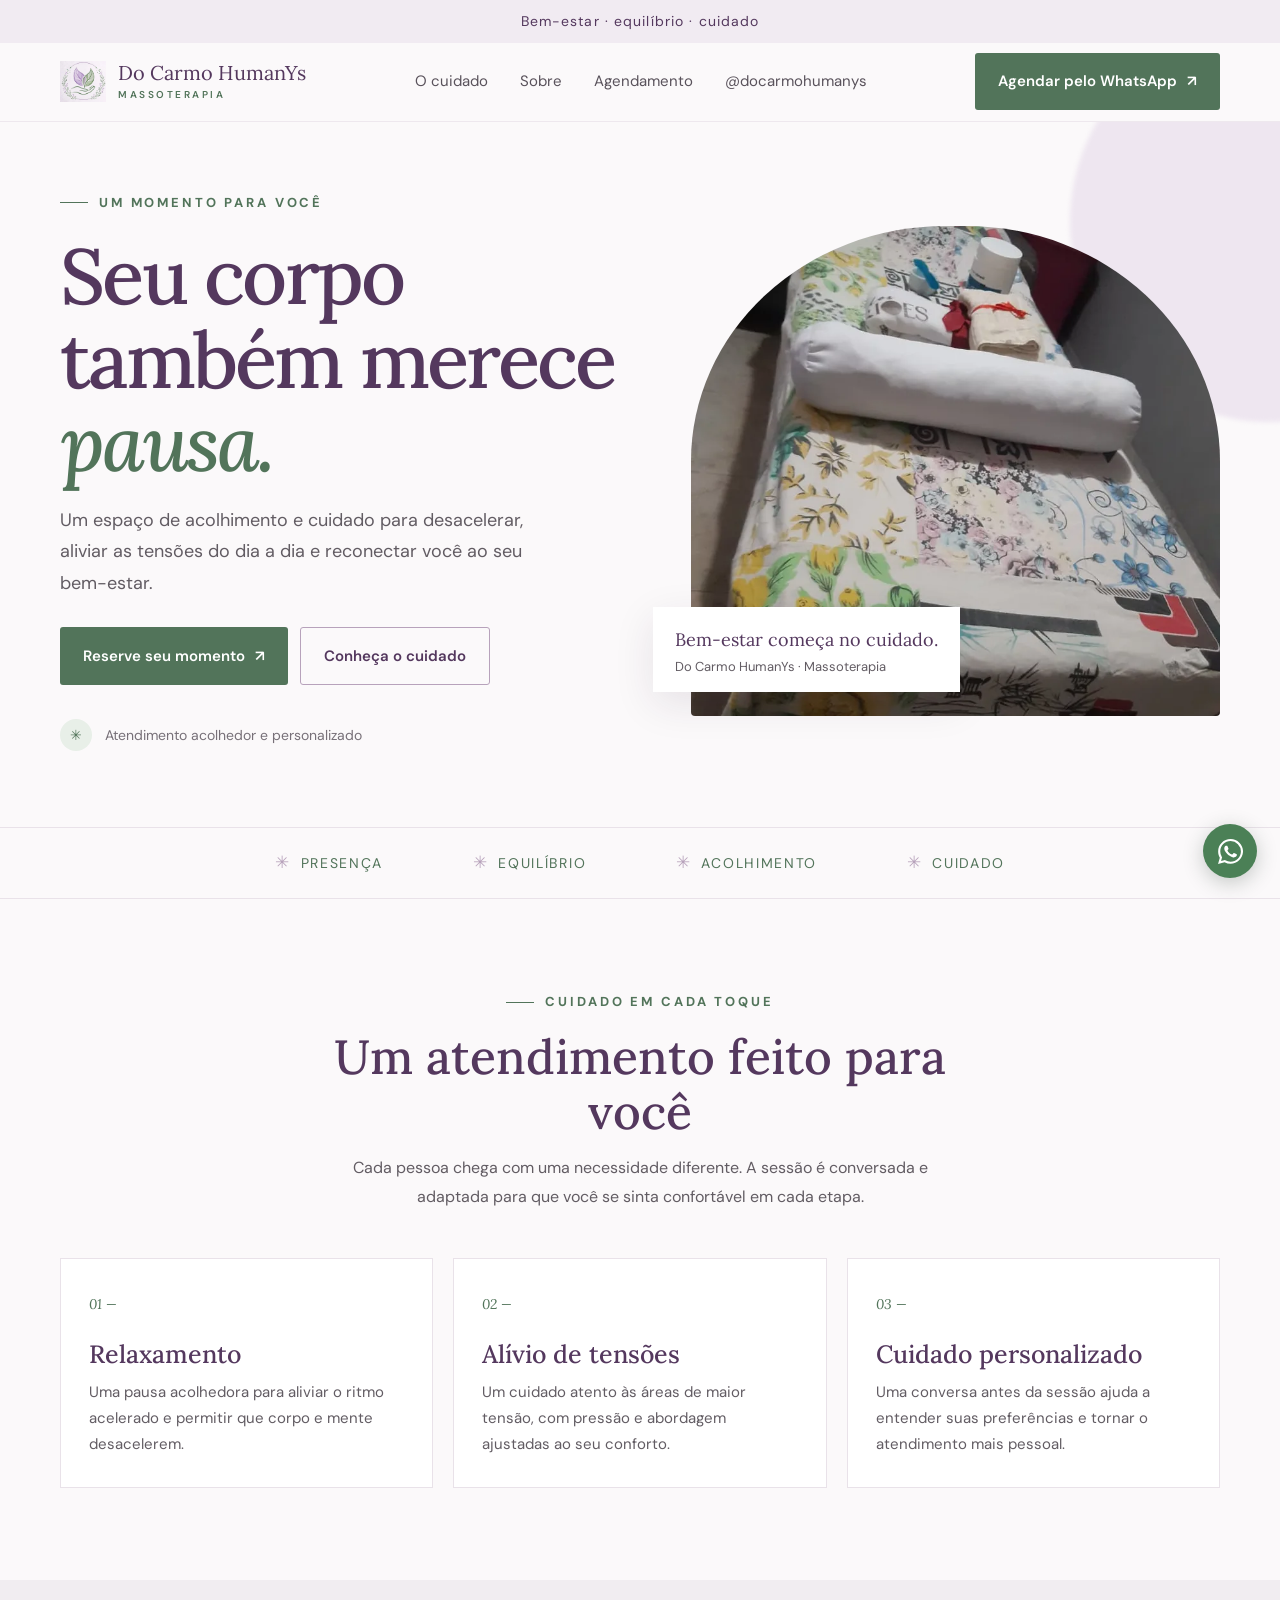
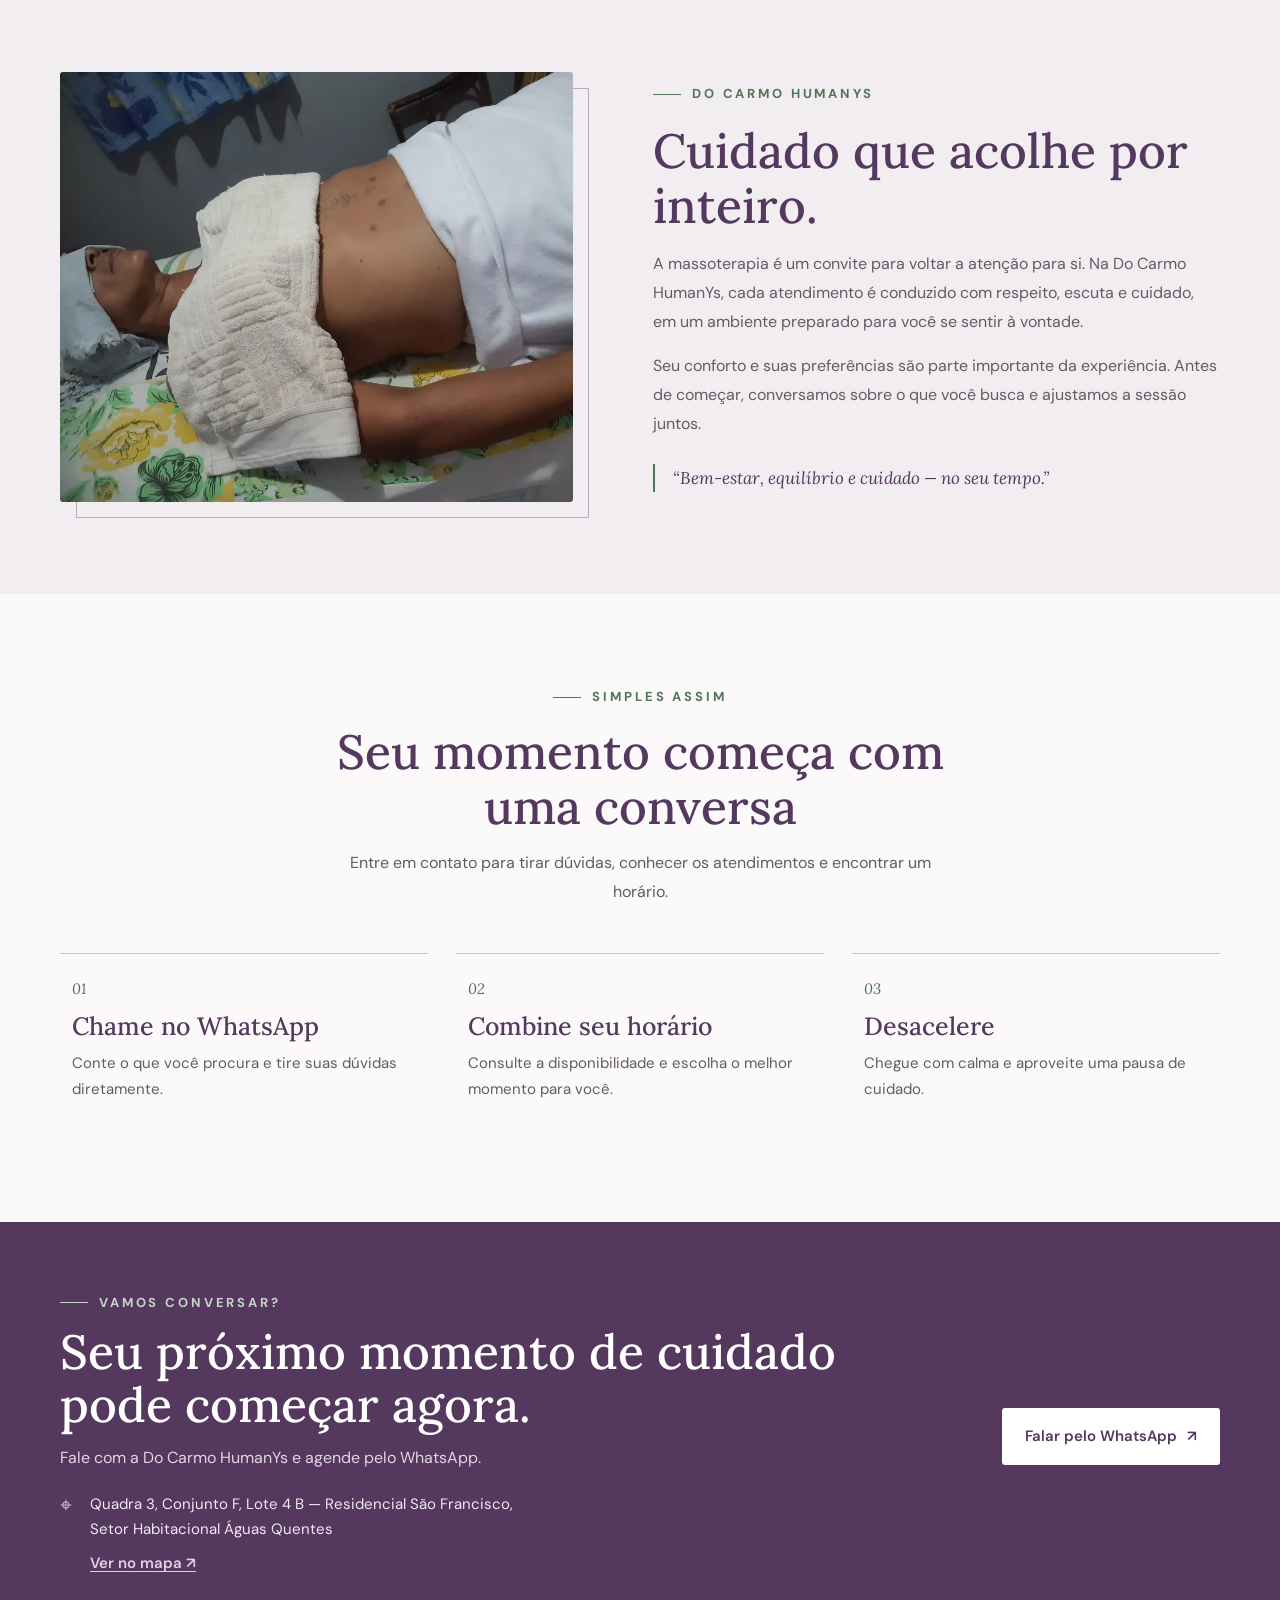
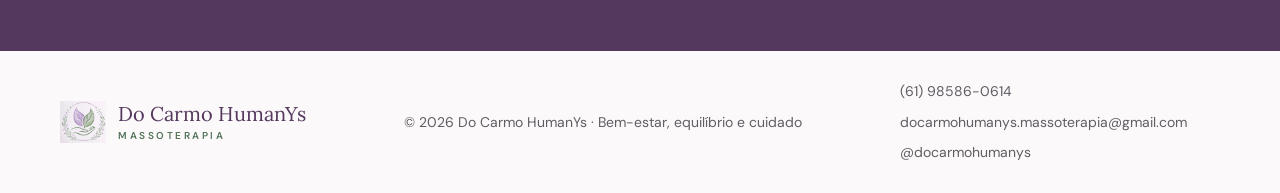
==== commit 30ed09c9: "Fix footer contact spacing" ====
--- a/index.html
+++ b/index.html
@@ -48,8 +48,8 @@
     .band{border-top:1px solid var(--line);border-bottom:1px solid var(--line);padding:20px 0}.band-inner{display:flex;justify-content:center;gap:clamp(25px,7vw,100px);flex-wrap:wrap;color:var(--green);font-size:12px;letter-spacing:.12em;text-transform:uppercase}.band span{display:flex;align-items:center;gap:10px}.band b{font-size:17px;color:#b7a2bb;font-weight:400}
     section{padding:92px 0}.section-head{text-align:center;max-width:620px;margin:0 auto 46px}.section-head .eyebrow{justify-content:center}.section-head h2{font:500 clamp(34px,4vw,48px)/1.15 var(--serif);color:var(--plum-dark);margin:15px 0}.section-head p{color:var(--muted);font-size:14px}.services{display:grid;grid-template-columns:repeat(3,1fr);gap:20px}.service{border:1px solid var(--line);padding:30px 28px;background:#fff;min-height:226px;transition:.2s}.service:hover{transform:translateY(-4px);box-shadow:0 14px 35px #37223d0c}.service-num{font:italic 14px var(--serif);color:var(--green)}.service h3{font:500 23px var(--serif);color:var(--plum-dark);margin:19px 0 9px}.service p{font-size:13px;color:var(--muted);margin:0}
     .about{background:#f1edf1}.about-grid{display:grid;grid-template-columns:.95fr 1.05fr;align-items:center;gap:80px}.about-image{height:430px;position:relative}.about-image img{width:100%;height:100%;object-fit:cover;border-radius:3px}.about-image:after{content:"";position:absolute;inset:16px -16px -16px 16px;border:1px solid #bba8bf;z-index:0;pointer-events:none}.about-image img{position:relative;z-index:1}.about-text h2{font:500 clamp(35px,4vw,48px)/1.15 var(--serif);color:var(--plum-dark);margin:17px 0}.about-text p{color:var(--muted);font-size:14px}.about-note{border-left:2px solid var(--green);padding:3px 0 3px 18px;margin-top:25px;color:var(--plum-dark);font:italic 17px var(--serif)}
-    .steps{display:grid;grid-template-columns:repeat(3,1fr);gap:28px}.step{padding:6px 12px 12px;border-top:1px solid #cdbed0}.step .number{font:italic 15px var(--serif);color:var(--green);margin-top:19px}.step h3{font:500 22px var(--serif);color:var(--plum-dark);margin:12px 0 8px}.step p{font-size:13px;color:var(--muted)}.contact{background:var(--plum-dark);color:white;padding:70px 0}.contact-inner{display:flex;justify-content:space-between;align-items:center;gap:35px}.contact h2{font:500 clamp(34px,4vw,48px)/1.1 var(--serif);margin:12px 0}.contact p{color:#e1d7e3;font-size:14px;margin:0}.contact .eyebrow{color:#c6d4c5}.contact .eyebrow:before{background:#c6d4c5}.contact .btn{background:#fff;color:var(--plum-dark);white-space:nowrap}.footer{padding:28px 0}.foot{display:flex;justify-content:space-between;gap:20px;align-items:center;font-size:12px;color:var(--muted)}.foot-links{display:flex;gap:20px}.foot a:hover{color:var(--plum)}.whatsapp-float{position:fixed;right:23px;bottom:22px;width:54px;height:54px;border-radius:50%;background:#4b8056;color:white;display:grid;place-items:center;box-shadow:0 5px 20px #263a2e40;z-index:20}.whatsapp-float svg{width:25px;height:25px;fill:currentColor}
-    @media(max-width:800px){.wrap{width:min(100% - 36px,600px)}.nav{height:68px}.nav-links{display:none;position:absolute;top:68px;left:0;right:0;background:var(--paper);padding:20px 24px 26px;flex-direction:column;gap:18px;border-bottom:1px solid var(--line)}.nav-links.open{display:flex}.nav>.btn{display:none}.menu{display:block}.hero{padding:48px 0 55px}.hero-grid{grid-template-columns:1fr;gap:38px}.hero-photo{height:390px;width:87%;margin-left:auto}.photo-note{left:-34px}.hero-copy{font-size:15px}.band-inner{gap:16px 28px;font-size:10px}section{padding:68px 0}.services{grid-template-columns:1fr}.service{min-height:unset;padding:25px}.about-grid{grid-template-columns:1fr;gap:42px}.about-image{height:340px;width:90%}.about-text{order:-1}.steps{grid-template-columns:1fr;gap:20px}.contact-inner{display:block}.contact .btn{margin-top:24px}.foot{align-items:flex-start;flex-direction:column}.foot-links{flex-wrap:wrap}}
+    .steps{display:grid;grid-template-columns:repeat(3,1fr);gap:28px}.step{padding:6px 12px 12px;border-top:1px solid #cdbed0}.step .number{font:italic 15px var(--serif);color:var(--green);margin-top:19px}.step h3{font:500 22px var(--serif);color:var(--plum-dark);margin:12px 0 8px}.step p{font-size:13px;color:var(--muted)}.contact{background:var(--plum-dark);color:white;padding:70px 0}.contact-inner{display:flex;justify-content:space-between;align-items:center;gap:35px}.contact h2{font:500 clamp(34px,4vw,48px)/1.1 var(--serif);margin:12px 0}.contact p{color:#e1d7e3;font-size:14px;margin:0}.contact .eyebrow{color:#c6d4c5}.contact .eyebrow:before{background:#c6d4c5}.contact .btn{background:#fff;color:var(--plum-dark);white-space:nowrap}.footer{padding:28px 0}.foot{display:flex;justify-content:space-between;gap:20px;align-items:center;font-size:12px;color:var(--muted)}.foot-links{display:flex;flex-direction:column;align-items:flex-start;gap:6px;min-width:320px}.foot-links a{overflow-wrap:anywhere}.foot a:hover{color:var(--plum)}.whatsapp-float{position:fixed;right:23px;bottom:22px;width:54px;height:54px;border-radius:50%;background:#4b8056;color:white;display:grid;place-items:center;box-shadow:0 5px 20px #263a2e40;z-index:20}.whatsapp-float svg{width:25px;height:25px;fill:currentColor}
+    @media(max-width:800px){.wrap{width:min(100% - 36px,600px)}.nav{height:68px}.nav-links{display:none;position:absolute;top:68px;left:0;right:0;background:var(--paper);padding:20px 24px 26px;flex-direction:column;gap:18px;border-bottom:1px solid var(--line)}.nav-links.open{display:flex}.nav>.btn{display:none}.menu{display:block}.hero{padding:48px 0 55px}.hero-grid{grid-template-columns:1fr;gap:38px}.hero-photo{height:390px;width:87%;margin-left:auto}.photo-note{left:-34px}.hero-copy{font-size:15px}.band-inner{gap:16px 28px;font-size:10px}section{padding:68px 0}.services{grid-template-columns:1fr}.service{min-height:unset;padding:25px}.about-grid{grid-template-columns:1fr;gap:42px}.about-image{height:340px;width:90%}.about-text{order:-1}.steps{grid-template-columns:1fr;gap:20px}.contact-inner{display:block}.contact .btn{margin-top:24px}.foot{align-items:flex-start;flex-direction:column}.foot-links{min-width:0;gap:8px}}
     /* Leitura: tipografia ampliada, contrastes reforçados e áreas de toque mais confortáveis. */
     body{font-size:17px;line-height:1.75}
     .topline{font-size:14px}
@@ -88,7 +88,7 @@
       .about-grid{gap:34px}.about-text h2{font-size:36px}.about-text p{font-size:15px;line-height:1.75}.about-image{height:280px;width:calc(100% - 10px)}
       .steps{gap:13px}.step{padding:4px 8px 8px}.step .number{margin-top:13px}.step h3{font-size:22px;margin:8px 0 5px}
       .contact{padding:54px 0}.contact h2{font-size:34px}.contact p{font-size:15px;line-height:1.65}.contact .btn{width:100%;min-height:50px}
-      .foot{gap:17px}.foot-links{display:grid;grid-template-columns:1fr;gap:11px}.foot-links a{min-height:32px;display:flex;align-items:center}
+      .foot{gap:17px}.foot-links{display:flex;min-width:0;gap:8px}.foot-links a{overflow-wrap:anywhere}.foot-links a{min-height:32px;display:flex;align-items:center}
       .whatsapp-float{right:15px;bottom:15px;width:52px;height:52px}
     }
     @media(max-width:360px){.wrap{width:calc(100% - 28px)}.brand-name{font-size:15px}.hero-photo{height:290px}.photo-note{font-size:14px}.contact h2{font-size:30px}}
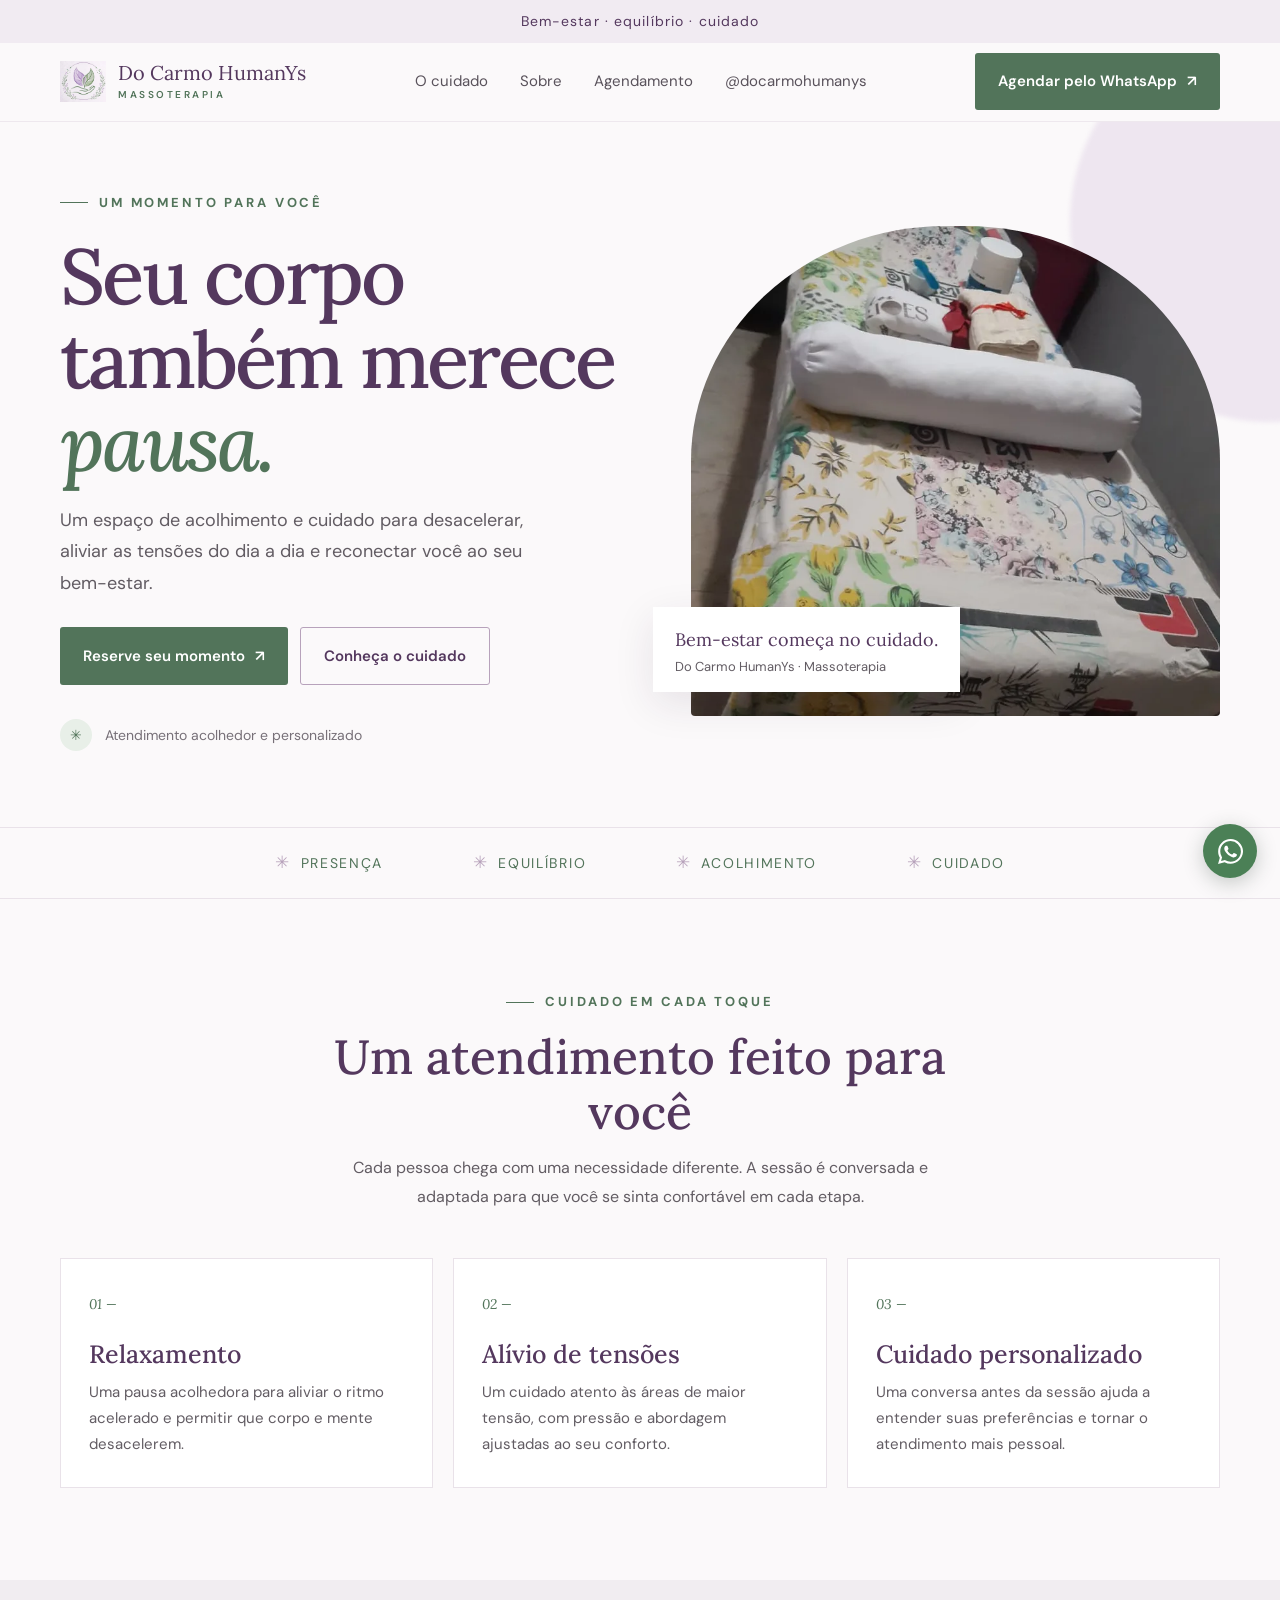
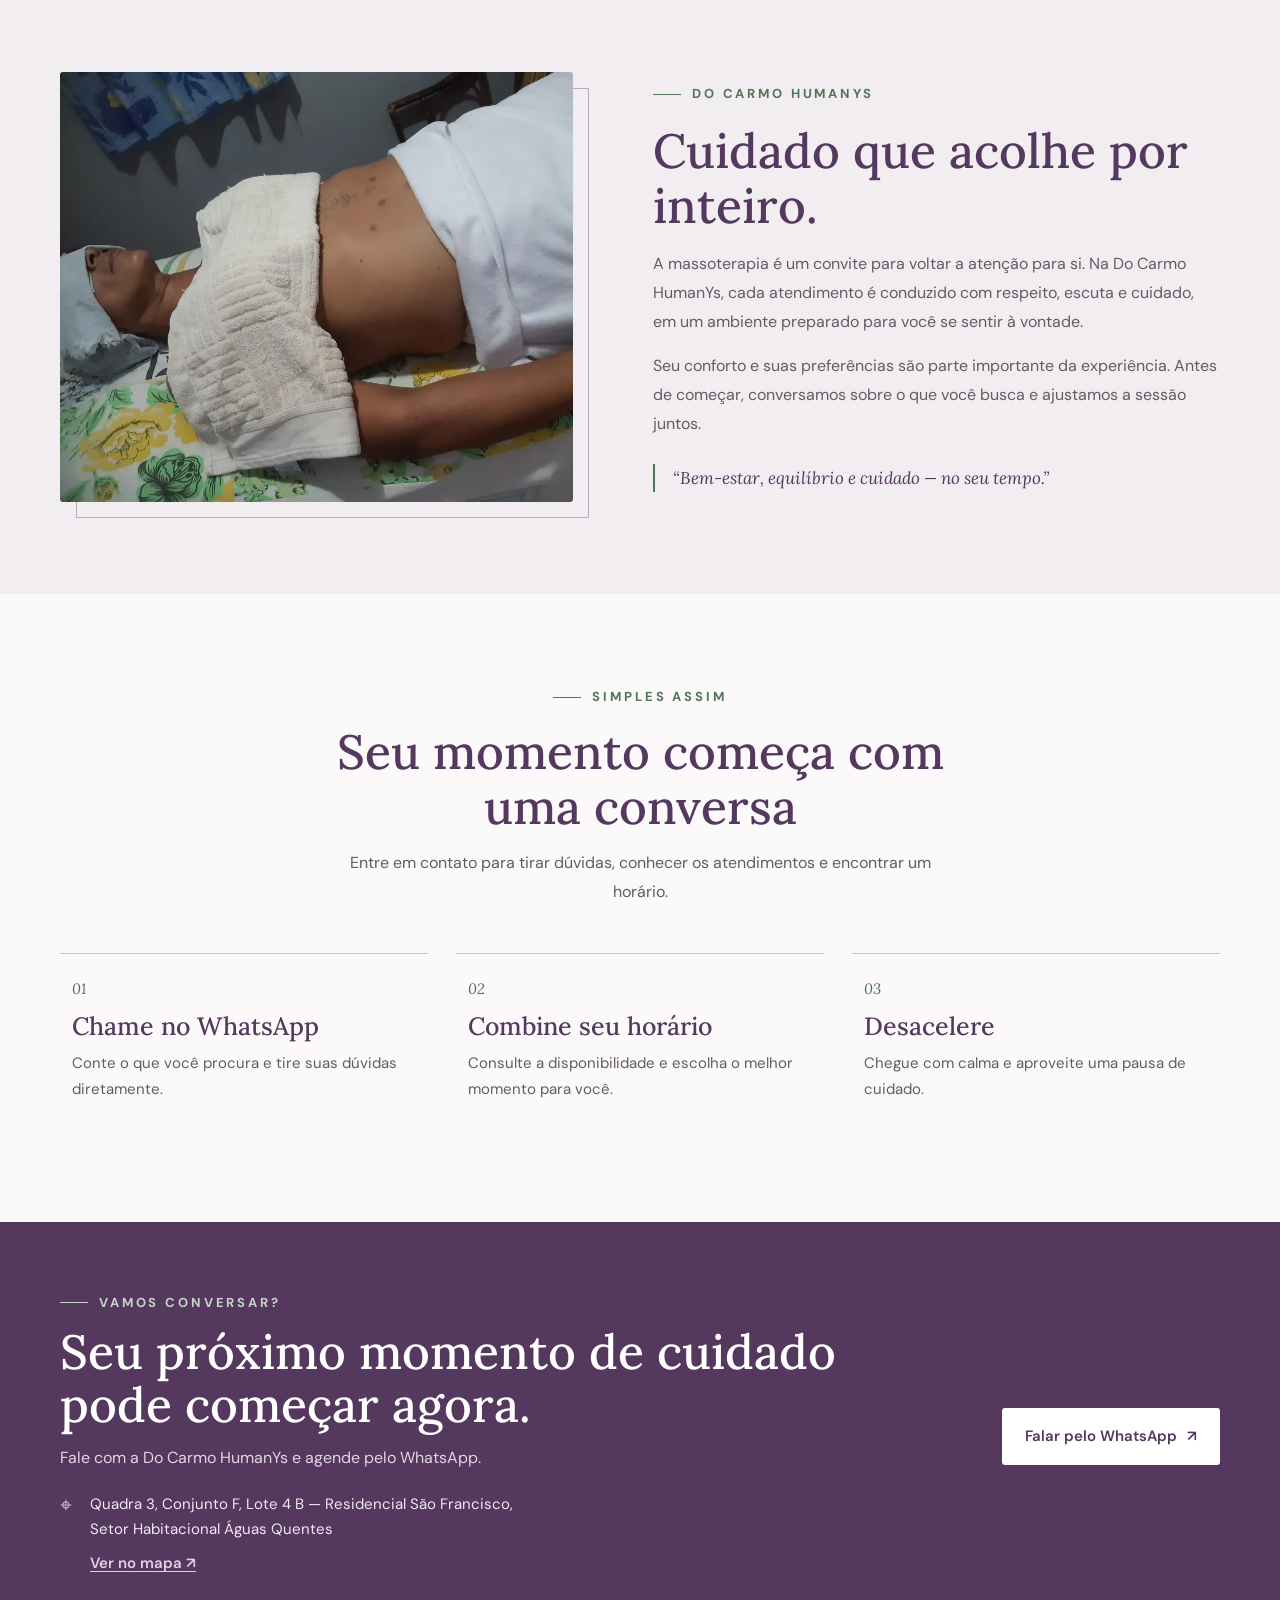
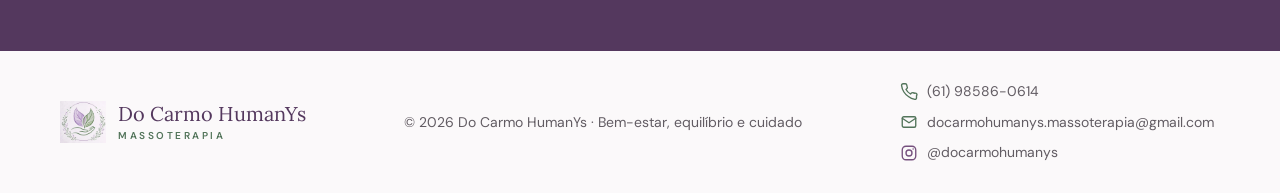
==== commit 1f0bda00: "Add icons to footer contact links" ====
--- a/index.html
+++ b/index.html
@@ -48,7 +48,7 @@
     .band{border-top:1px solid var(--line);border-bottom:1px solid var(--line);padding:20px 0}.band-inner{display:flex;justify-content:center;gap:clamp(25px,7vw,100px);flex-wrap:wrap;color:var(--green);font-size:12px;letter-spacing:.12em;text-transform:uppercase}.band span{display:flex;align-items:center;gap:10px}.band b{font-size:17px;color:#b7a2bb;font-weight:400}
     section{padding:92px 0}.section-head{text-align:center;max-width:620px;margin:0 auto 46px}.section-head .eyebrow{justify-content:center}.section-head h2{font:500 clamp(34px,4vw,48px)/1.15 var(--serif);color:var(--plum-dark);margin:15px 0}.section-head p{color:var(--muted);font-size:14px}.services{display:grid;grid-template-columns:repeat(3,1fr);gap:20px}.service{border:1px solid var(--line);padding:30px 28px;background:#fff;min-height:226px;transition:.2s}.service:hover{transform:translateY(-4px);box-shadow:0 14px 35px #37223d0c}.service-num{font:italic 14px var(--serif);color:var(--green)}.service h3{font:500 23px var(--serif);color:var(--plum-dark);margin:19px 0 9px}.service p{font-size:13px;color:var(--muted);margin:0}
     .about{background:#f1edf1}.about-grid{display:grid;grid-template-columns:.95fr 1.05fr;align-items:center;gap:80px}.about-image{height:430px;position:relative}.about-image img{width:100%;height:100%;object-fit:cover;border-radius:3px}.about-image:after{content:"";position:absolute;inset:16px -16px -16px 16px;border:1px solid #bba8bf;z-index:0;pointer-events:none}.about-image img{position:relative;z-index:1}.about-text h2{font:500 clamp(35px,4vw,48px)/1.15 var(--serif);color:var(--plum-dark);margin:17px 0}.about-text p{color:var(--muted);font-size:14px}.about-note{border-left:2px solid var(--green);padding:3px 0 3px 18px;margin-top:25px;color:var(--plum-dark);font:italic 17px var(--serif)}
-    .steps{display:grid;grid-template-columns:repeat(3,1fr);gap:28px}.step{padding:6px 12px 12px;border-top:1px solid #cdbed0}.step .number{font:italic 15px var(--serif);color:var(--green);margin-top:19px}.step h3{font:500 22px var(--serif);color:var(--plum-dark);margin:12px 0 8px}.step p{font-size:13px;color:var(--muted)}.contact{background:var(--plum-dark);color:white;padding:70px 0}.contact-inner{display:flex;justify-content:space-between;align-items:center;gap:35px}.contact h2{font:500 clamp(34px,4vw,48px)/1.1 var(--serif);margin:12px 0}.contact p{color:#e1d7e3;font-size:14px;margin:0}.contact .eyebrow{color:#c6d4c5}.contact .eyebrow:before{background:#c6d4c5}.contact .btn{background:#fff;color:var(--plum-dark);white-space:nowrap}.footer{padding:28px 0}.foot{display:flex;justify-content:space-between;gap:20px;align-items:center;font-size:12px;color:var(--muted)}.foot-links{display:flex;flex-direction:column;align-items:flex-start;gap:6px;min-width:320px}.foot-links a{overflow-wrap:anywhere}.foot a:hover{color:var(--plum)}.whatsapp-float{position:fixed;right:23px;bottom:22px;width:54px;height:54px;border-radius:50%;background:#4b8056;color:white;display:grid;place-items:center;box-shadow:0 5px 20px #263a2e40;z-index:20}.whatsapp-float svg{width:25px;height:25px;fill:currentColor}
+    .steps{display:grid;grid-template-columns:repeat(3,1fr);gap:28px}.step{padding:6px 12px 12px;border-top:1px solid #cdbed0}.step .number{font:italic 15px var(--serif);color:var(--green);margin-top:19px}.step h3{font:500 22px var(--serif);color:var(--plum-dark);margin:12px 0 8px}.step p{font-size:13px;color:var(--muted)}.contact{background:var(--plum-dark);color:white;padding:70px 0}.contact-inner{display:flex;justify-content:space-between;align-items:center;gap:35px}.contact h2{font:500 clamp(34px,4vw,48px)/1.1 var(--serif);margin:12px 0}.contact p{color:#e1d7e3;font-size:14px;margin:0}.contact .eyebrow{color:#c6d4c5}.contact .eyebrow:before{background:#c6d4c5}.contact .btn{background:#fff;color:var(--plum-dark);white-space:nowrap}.footer{padding:28px 0}.foot{display:flex;justify-content:space-between;gap:20px;align-items:center;font-size:12px;color:var(--muted)}.foot-links{display:flex;flex-direction:column;align-items:flex-start;gap:6px;min-width:320px}.foot-links a{overflow-wrap:anywhere;display:flex;align-items:center;gap:9px}.contact-icon{width:18px;height:18px;flex:none;fill:none;stroke:var(--green);stroke-width:1.8;stroke-linecap:round;stroke-linejoin:round}.instagram-icon{stroke:var(--plum)}.instagram-icon .icon-fill{fill:var(--plum);stroke:none}.foot a:hover{color:var(--plum)}.whatsapp-float{position:fixed;right:23px;bottom:22px;width:54px;height:54px;border-radius:50%;background:#4b8056;color:white;display:grid;place-items:center;box-shadow:0 5px 20px #263a2e40;z-index:20}.whatsapp-float svg{width:25px;height:25px;fill:currentColor}
     @media(max-width:800px){.wrap{width:min(100% - 36px,600px)}.nav{height:68px}.nav-links{display:none;position:absolute;top:68px;left:0;right:0;background:var(--paper);padding:20px 24px 26px;flex-direction:column;gap:18px;border-bottom:1px solid var(--line)}.nav-links.open{display:flex}.nav>.btn{display:none}.menu{display:block}.hero{padding:48px 0 55px}.hero-grid{grid-template-columns:1fr;gap:38px}.hero-photo{height:390px;width:87%;margin-left:auto}.photo-note{left:-34px}.hero-copy{font-size:15px}.band-inner{gap:16px 28px;font-size:10px}section{padding:68px 0}.services{grid-template-columns:1fr}.service{min-height:unset;padding:25px}.about-grid{grid-template-columns:1fr;gap:42px}.about-image{height:340px;width:90%}.about-text{order:-1}.steps{grid-template-columns:1fr;gap:20px}.contact-inner{display:block}.contact .btn{margin-top:24px}.foot{align-items:flex-start;flex-direction:column}.foot-links{min-width:0;gap:8px}}
     /* Leitura: tipografia ampliada, contrastes reforçados e áreas de toque mais confortáveis. */
     body{font-size:17px;line-height:1.75}
@@ -122,7 +122,7 @@
     <section><div class="wrap"><div class="section-head"><div class="eyebrow">Simples assim</div><h2>Seu momento começa com uma conversa</h2><p>Entre em contato para tirar dúvidas, conhecer os atendimentos e encontrar um horário.</p></div><div class="steps"><article class="step"><div class="number">01</div><h3>Chame no WhatsApp</h3><p>Conte o que você procura e tire suas dúvidas diretamente.</p></article><article class="step"><div class="number">02</div><h3>Combine seu horário</h3><p>Consulte a disponibilidade e escolha o melhor momento para você.</p></article><article class="step"><div class="number">03</div><h3>Desacelere</h3><p>Chegue com calma e aproveite uma pausa de cuidado.</p></article></div></div></section>
     <section class="contact" id="agendamento"><div class="wrap contact-inner"><div><div class="eyebrow">Vamos conversar?</div><h2>Seu próximo momento de cuidado<br>pode começar agora.</h2><p>Fale com a Do Carmo HumanYs e agende pelo WhatsApp.</p><div class="contact-address"><span aria-hidden="true">⌖</span><span>Quadra 3, Conjunto F, Lote 4 B — Residencial São Francisco,<br>Setor Habitacional Águas Quentes</span><a href="https://maps.google.com/?q=Quadra+3+Conjunto+F+Lote+4+B+-+Residencial+S%C3%A3o+Francisco,+Setor+Habitacional+%C3%81guas+Quentes" target="_blank" rel="noreferrer">Ver no mapa ↗</a></div></div><a class="btn" href="https://wa.me/5561985860614?text=Ol%C3%A1%2C%20vim%20pelo%20site%20da%20Do%20Carmo%20HumanYs%20e%20gostaria%20de%20agendar." target="_blank" rel="noreferrer">Falar pelo WhatsApp <span aria-hidden="true">↗</span></a></div></section>
   </main>
-  <footer class="footer"><div class="wrap foot"><a class="brand" href="#inicio"><span class="brand-mark"><img src="images/logo-emblema.webp" alt=""></span><span class="brand-name">Do Carmo HumanYs<small>MASSOTERAPIA</small></span></a><div>© <span id="year"></span> Do Carmo HumanYs · Bem-estar, equilíbrio e cuidado</div><div class="foot-links"><a href="tel:+5561985860614">(61) 98586-0614</a><a href="mailto:docarmohumanys.massoterapia@gmail.com">docarmohumanys.massoterapia@gmail.com</a><a href="https://instagram.com/docarmohumanys" target="_blank" rel="noreferrer">@docarmohumanys</a></div></div></footer>
+  <footer class="footer"><div class="wrap foot"><a class="brand" href="#inicio"><span class="brand-mark"><img src="images/logo-emblema.webp" alt=""></span><span class="brand-name">Do Carmo HumanYs<small>MASSOTERAPIA</small></span></a><div>© <span id="year"></span> Do Carmo HumanYs · Bem-estar, equilíbrio e cuidado</div><div class="foot-links"><a href="tel:+5561985860614"><svg class="contact-icon phone-icon" viewBox="0 0 24 24" aria-hidden="true"><path d="M22 16.92v3a2 2 0 0 1-2.18 2A19.8 19.8 0 0 1 11.19 18a19.5 19.5 0 0 1-6-6A19.8 19.8 0 0 1 2.09 3.18 2 2 0 0 1 4.08 1h3a2 2 0 0 1 2 1.72c.12.9.33 1.78.62 2.63a2 2 0 0 1-.45 2.11L8 8.71a16 16 0 0 0 6 6l1.25-1.25a2 2 0 0 1 2.11-.45c.85.29 1.73.5 2.63.62A2 2 0 0 1 22 16.92Z"/></svg><span>(61) 98586-0614</span></a><a href="mailto:docarmohumanys.massoterapia@gmail.com"><svg class="contact-icon email-icon" viewBox="0 0 24 24" aria-hidden="true"><rect x="3" y="5" width="18" height="14" rx="2"/><path d="m3 7 9 6 9-6"/></svg><span>docarmohumanys.massoterapia@gmail.com</span></a><a href="https://instagram.com/docarmohumanys" target="_blank" rel="noreferrer"><svg class="contact-icon instagram-icon" viewBox="0 0 24 24" aria-hidden="true"><rect x="3" y="3" width="18" height="18" rx="5"/><circle cx="12" cy="12" r="4"/><circle cx="17.5" cy="6.5" r="1" class="icon-fill"/></svg><span>@docarmohumanys</span></a></div></div></footer>
   <a class="whatsapp-float" href="https://wa.me/5561985860614?text=Ol%C3%A1%2C%20gostaria%20de%20saber%20mais%20sobre%20a%20massoterapia." target="_blank" rel="noreferrer" aria-label="Fale pelo WhatsApp"><svg viewBox="0 0 24 24" aria-hidden="true"><path d="M20.52 3.48A11.85 11.85 0 0 0 12.08 0C5.5 0 .15 5.35.15 11.93c0 2.1.55 4.15 1.59 5.96L.05 24l6.27-1.64a11.9 11.9 0 0 0 5.76 1.47h.01c6.58 0 11.93-5.35 11.93-11.93 0-3.19-1.24-6.19-3.5-8.42Zm-8.44 18.33h-.01a9.9 9.9 0 0 1-5.04-1.38l-.36-.21-3.72.98.99-3.63-.24-.37a9.89 9.89 0 0 1-1.52-5.27c0-5.46 4.44-9.9 9.91-9.9a9.82 9.82 0 0 1 7 2.9 9.83 9.83 0 0 1 2.9 7c0 5.46-4.45 9.9-9.91 9.9Zm5.43-7.42c-.3-.15-1.76-.87-2.03-.97-.27-.1-.47-.15-.67.15-.2.3-.77.97-.94 1.17-.17.2-.35.22-.65.07-.3-.15-1.26-.46-2.4-1.47-.89-.79-1.49-1.77-1.66-2.07-.17-.3-.02-.46.13-.61.13-.13.3-.35.45-.52.15-.17.2-.3.3-.5.1-.2.05-.37-.02-.52-.07-.15-.67-1.62-.92-2.22-.24-.58-.49-.5-.67-.51h-.57c-.2 0-.52.07-.79.37-.27.3-1.04 1.02-1.04 2.49s1.07 2.89 1.22 3.09c.15.2 2.1 3.21 5.09 4.5.71.31 1.27.5 1.7.64.71.23 1.36.2 1.87.12.57-.08 1.76-.72 2.01-1.42.25-.7.25-1.3.17-1.42-.07-.13-.27-.2-.57-.35Z"/></svg></a>
   <script>const menuButton=document.getElementById('menuButton');const navLinks=document.getElementById('navLinks');menuButton.addEventListener('click',()=>{const open=navLinks.classList.toggle('open');menuButton.setAttribute('aria-expanded',open);menuButton.setAttribute('aria-label',open?'Fechar menu':'Abrir menu')});navLinks.querySelectorAll('a').forEach(link=>link.addEventListener('click',()=>{navLinks.classList.remove('open');menuButton.setAttribute('aria-expanded','false')}));document.getElementById('year').textContent=new Date().getFullYear();</script>
 </body>
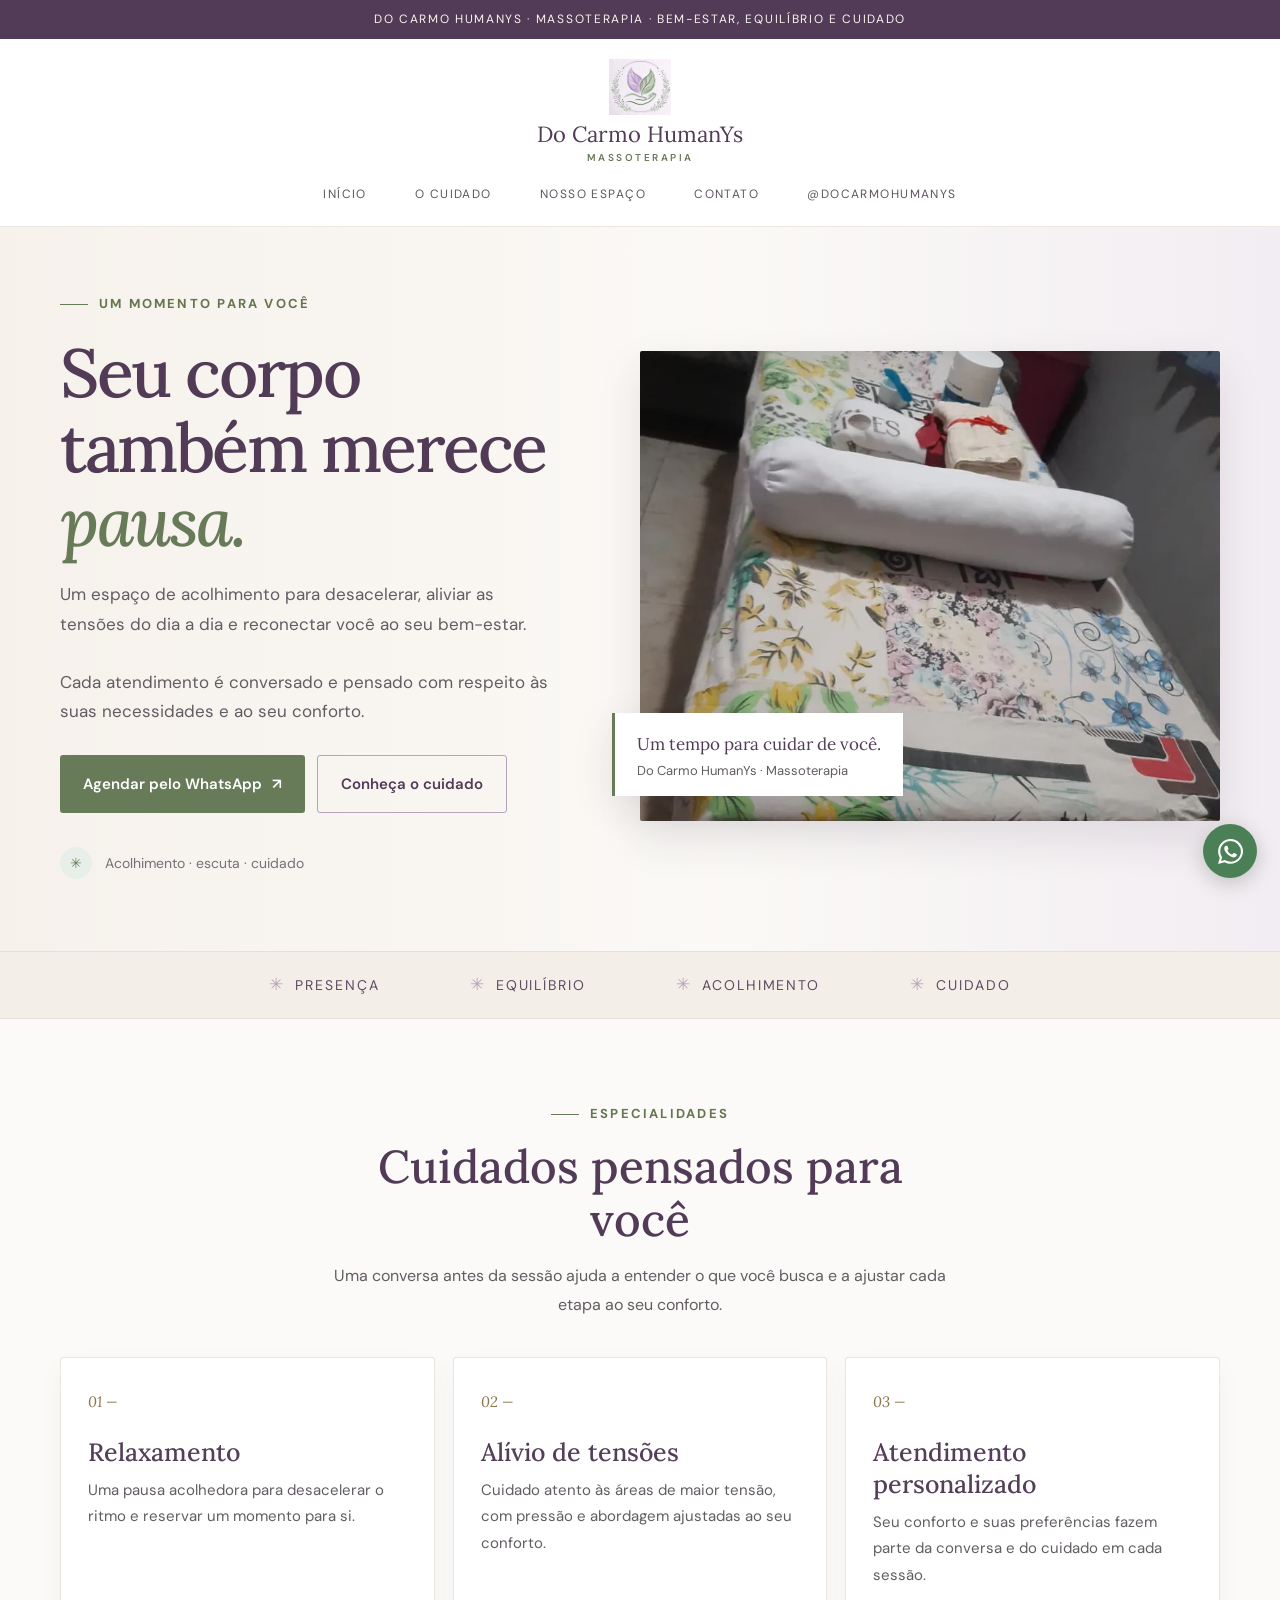
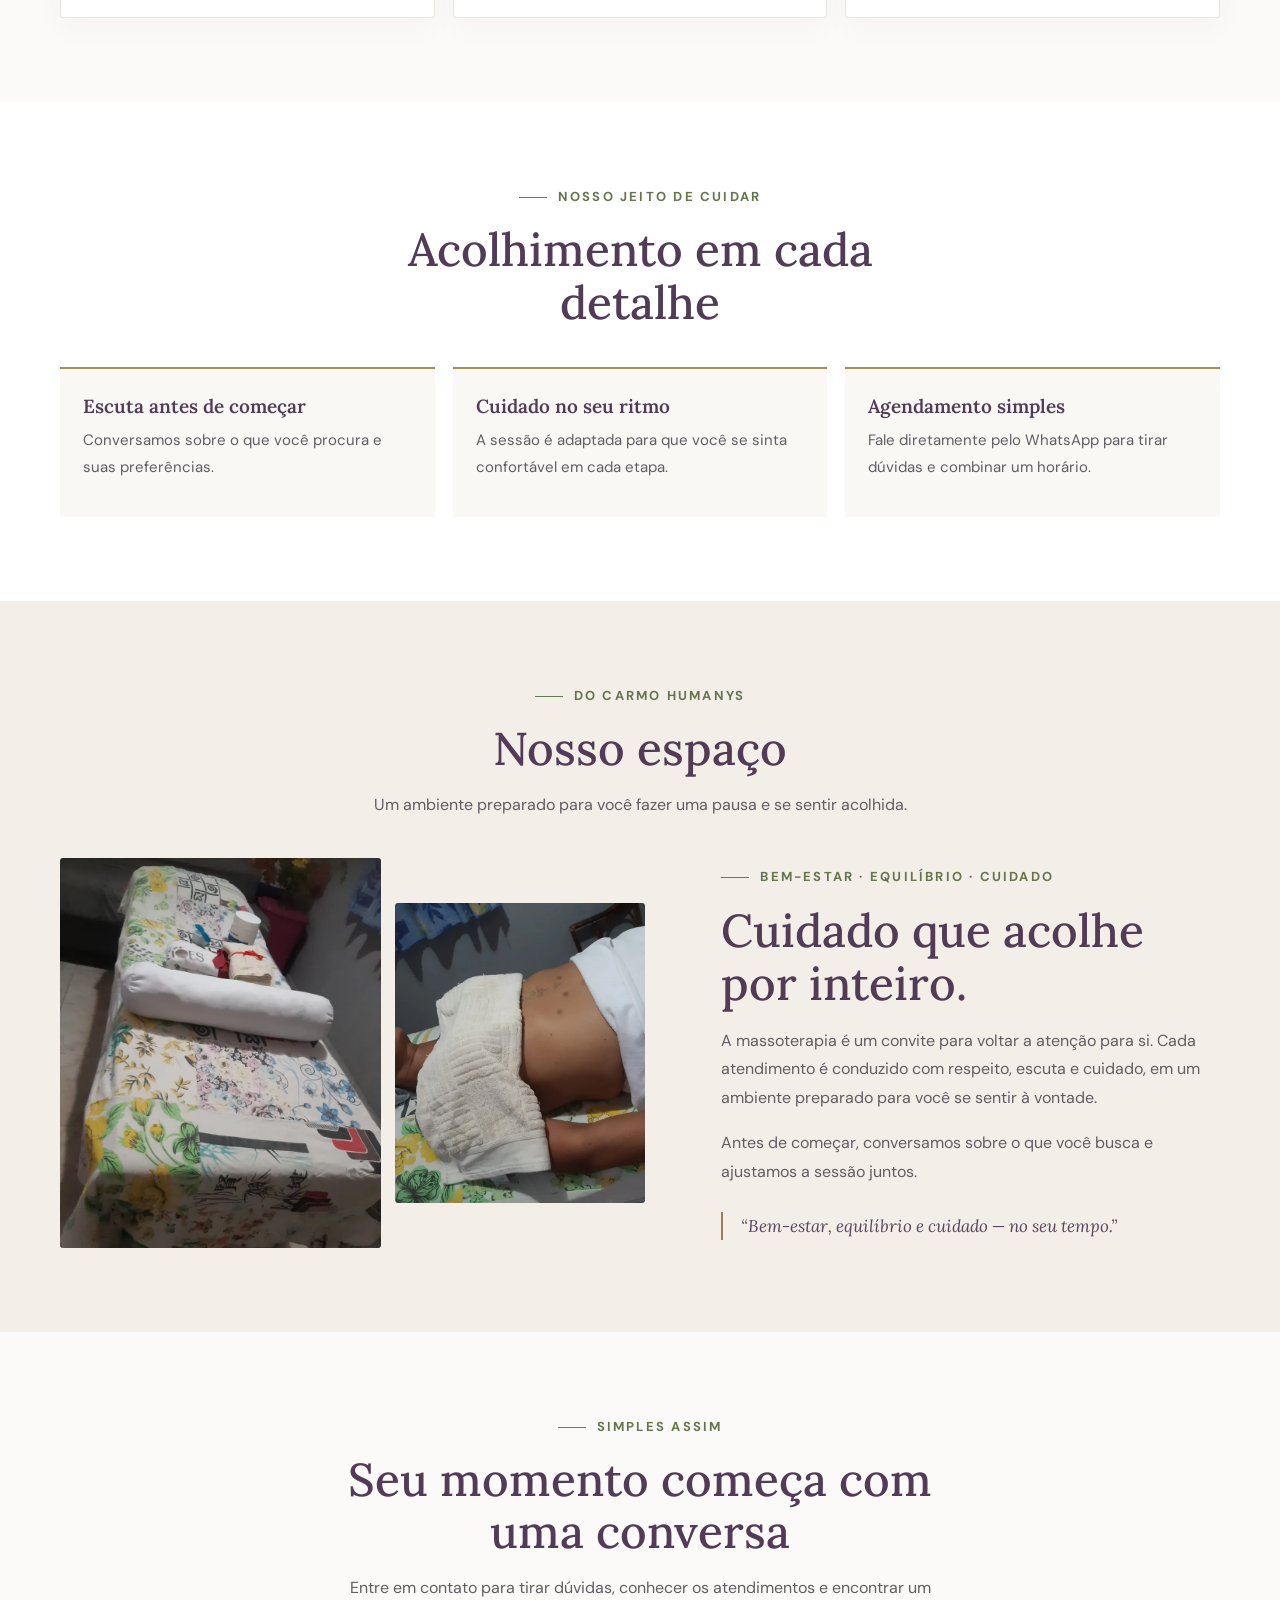
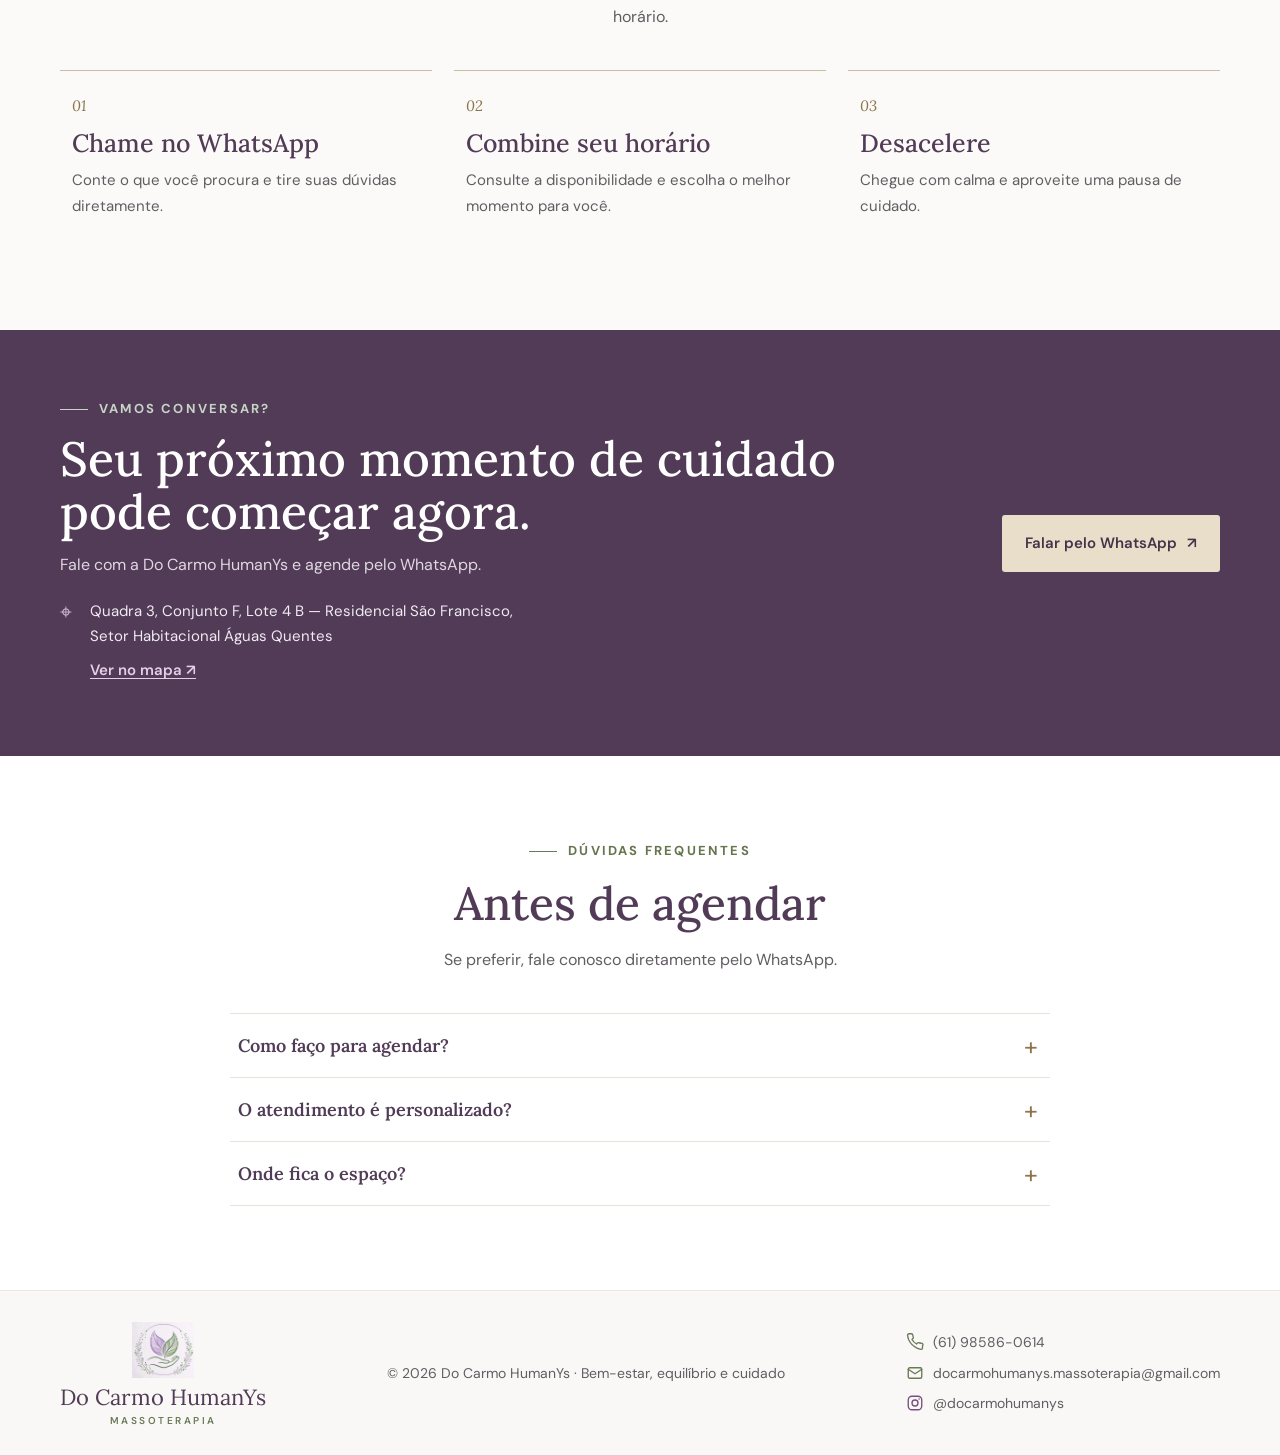
==== commit e7f79f41: "Refresh site layout inspired by reference" ====
--- a/index.html
+++ b/index.html
@@ -99,31 +99,140 @@
     .contact-address a{grid-column:2;color:#e2d0e6;text-decoration:underline;text-underline-offset:3px;font-weight:600;width:max-content;min-height:36px;display:flex;align-items:center}
     @media(max-width:480px){.brand-mark{width:42px;height:42px}.contact-address{font-size:14px;line-height:1.6}.contact-address a{min-height:44px}}
     @media(prefers-reduced-motion:reduce){html{scroll-behavior:auto}*,*:before,*:after{transition:none!important}}
+  
+    /* Identidade visual inspirada na referência, com conteúdo próprio da Do Carmo HumanYs. */
+    :root{--paper:#fcfaf8;--plum-dark:#513b56;--green:#687b59;--line:#e9e2d9}
+    body{background:var(--paper);color:#302a31}
+    .topline{background:var(--plum-dark);color:#f8f4ed;font-size:12px;letter-spacing:.14em;padding:9px 16px}
+    .header{position:relative;background:#fff;border-bottom:1px solid #eee8e2}
+    .nav{height:auto;min-height:0;display:flex;flex-direction:column;gap:13px;padding:17px 0 15px}
+    .brand{flex-direction:column;gap:5px;align-items:center;text-align:center}
+    .brand-mark{width:62px;height:62px}
+    .brand-name{font-size:22px}.brand-name small{font-size:10px}
+    .nav-links{display:flex;align-items:center;justify-content:center;gap:clamp(20px,4vw,48px);font-size:12px;text-transform:uppercase;letter-spacing:.12em;color:#5e5560}
+    .nav-links a{min-height:34px;display:flex;align-items:center}
+    .nav>.btn{display:none}
+    .menu{display:none}
+    .hero{padding:66px 0 72px;background:linear-gradient(90deg,#f6f1eb 0%,#fbf9f6 57%,#f2edf2 100%);overflow:hidden}
+    .hero:before{width:520px;height:520px;right:-300px;top:-160px;background:#e9e1eb}
+    .hero-grid{grid-template-columns:.93fr 1.07fr;gap:clamp(36px,6vw,82px)}
+    .eyebrow{color:#65764f;letter-spacing:.17em}
+    h1{font-size:clamp(43px,5.5vw,68px);line-height:1.1;letter-spacing:-.035em}
+    .hero-copy{font-size:17px;max-width:520px}
+    .hero-photo{height:470px}
+    .hero-photo img{border-radius:2px;object-position:center 45%;box-shadow:0 18px 45px #32223c1c}
+    .photo-note{left:-28px;bottom:25px;border-left:3px solid var(--green);font-size:17px}
+    .band{background:#f3eee8;border-color:#e8dfd5;padding:18px 0}
+    .band-inner{color:#5e4b61;letter-spacing:.14em}
+    section{padding:84px 0}
+    .section-head{margin-bottom:38px}
+    .section-head h2,.about-text h2{color:var(--plum-dark);font-size:clamp(34px,4vw,46px)}
+    .services{gap:18px}
+    .service{background:#fff;border:1px solid #ece5dd;min-height:218px;padding:29px 27px;box-shadow:0 10px 30px #37223d08;border-radius:3px}
+    .service:hover{box-shadow:0 16px 38px #37223d12}
+    .service-num{color:#8c754b;font-size:15px}
+    .service h3{color:#553e59}
+    .service p,.step p{font-size:15px}
+    .why-section{background:#fff}
+    .why-grid{display:grid;grid-template-columns:repeat(3,1fr);gap:18px}
+    .why-card{padding:25px 23px;border-top:2px solid #a68c5a;background:#faf8f5;min-height:150px}
+    .why-card h3{font:600 19px var(--serif);color:var(--plum-dark);margin:0 0 9px}
+    .why-card p{font-size:15px;color:var(--muted);margin:0}
+    .about{background:#f3eee8}
+    .clinic-grid{display:grid;grid-template-columns:1.08fr .92fr;gap:clamp(36px,6vw,76px);align-items:center}
+    .clinic-photos{display:grid;grid-template-columns:1fr .78fr;gap:14px;align-items:center}
+    .clinic-photos img{display:block;width:100%;height:390px;object-fit:cover;border-radius:3px}
+    .clinic-photos img:last-child{height:300px}
+    .about-text h2{margin:16px 0}
+    .about-text p{font-size:16px}
+    .about-note{border-color:#9a8052;color:#59455e}
+    .steps{gap:22px}
+    .step{border-color:#cbbd9f}
+    .step .number{color:#8c754b}
+    .contact{background:#513b56;padding:68px 0}
+    .contact .btn{background:#e9deca;color:#453449}
+    .contact .btn:hover{background:#fff}
+    .contact-address{font-size:15px}
+    .faq-section{background:#fff}
+    .faq-list{max-width:820px;margin:0 auto;border-top:1px solid var(--line)}
+    .faq-list details{border-bottom:1px solid var(--line);padding:0 4px}
+    .faq-list summary{list-style:none;cursor:pointer;font:600 18px var(--serif);color:var(--plum-dark);padding:20px 36px 20px 4px;position:relative}
+    .faq-list summary::-webkit-details-marker{display:none}
+    .faq-list summary:after{content:"+";position:absolute;right:8px;top:16px;color:#8c754b;font:400 25px var(--sans)}
+    .faq-list details[open] summary:after{content:"−"}
+    .faq-list details p{color:var(--muted);font-size:16px;line-height:1.75;margin:0;padding:0 36px 20px 4px}
+    .footer{background:#faf8f6;border-top:1px solid #eee8e2}
+    .foot{gap:26px}
+    .foot-links{min-width:290px}
+    @media(max-width:800px){
+      .nav{height:auto;min-height:72px;display:flex;flex-direction:row;justify-content:space-between;gap:10px;padding:11px 0}
+      .brand{flex-direction:row;gap:8px;align-items:center;text-align:left}
+      .brand-mark{width:44px;height:44px}
+      .brand-name{font-size:18px}
+      .nav-links{display:none;position:absolute;top:100%;left:0;right:0;background:#fff;padding:16px 24px 20px;flex-direction:column;gap:8px;border-bottom:1px solid var(--line);box-shadow:0 12px 22px #30223812;z-index:15}
+      .nav-links.open{display:flex}
+      .menu{display:grid;place-items:center;width:46px;height:46px;cursor:pointer}
+      .hero{padding:45px 0 52px}
+      .hero-grid{grid-template-columns:1fr;gap:30px}
+      .hero-photo{height:370px;width:90%;margin-left:auto}
+      .photo-note{left:-22px}
+      section{padding:64px 0}
+      .why-grid{grid-template-columns:1fr;gap:12px}
+      .why-card{min-height:0;padding:20px}
+      .clinic-grid{grid-template-columns:1fr;gap:35px}
+      .clinic-photos img{height:320px}
+      .clinic-photos img:last-child{height:250px}
+      .foot{align-items:flex-start;flex-direction:column}
+      .foot-links{min-width:0}
+    }
+    @media(max-width:480px){
+      .topline{font-size:10px;letter-spacing:.1em}
+      .brand-mark{width:40px;height:40px}
+      .brand-name{font-size:17px}
+      .hero{padding:39px 0 44px}
+      h1{font-size:clamp(40px,11vw,54px)}
+      .hero-copy{font-size:16px}
+      .hero-photo{height:310px;width:calc(100% - 12px);margin-left:12px}
+      .photo-note{left:-12px;bottom:12px;padding:13px 15px;font-size:15px}
+      .band-inner{font-size:11px}
+      section{padding:56px 0}
+      .section-head h2,.about-text h2{font-size:34px}
+      .services{gap:12px}
+      .service{min-height:0;padding:22px 20px}
+      .clinic-photos{gap:9px;grid-template-columns:1fr .72fr}
+      .clinic-photos img{height:250px}
+      .clinic-photos img:last-child{height:205px}
+      .faq-list summary{font-size:17px;padding:18px 30px 18px 3px}
+      .faq-list details p{font-size:15px}
+      .foot-links{gap:8px}
+    }
+
   </style>
 </head>
+
 <body>
-  <div class="topline">Bem-estar · equilíbrio · cuidado</div>
+  <div class="topline">DO CARMO HUMANYS · MASSOTERAPIA · BEM-ESTAR, EQUILÍBRIO E CUIDADO</div>
   <header class="header">
     <div class="wrap nav">
       <a class="brand" href="#inicio" aria-label="Do Carmo HumanYs, início"><span class="brand-mark"><img src="images/logo-emblema.webp" alt=""></span><span class="brand-name">Do Carmo HumanYs<small>MASSOTERAPIA</small></span></a>
-      <nav class="nav-links" id="navLinks" aria-label="Navegação principal"><a href="#cuidado">O cuidado</a><a href="#sobre">Sobre</a><a href="#agendamento">Agendamento</a><a href="https://instagram.com/docarmohumanys" target="_blank" rel="noreferrer">@docarmohumanys</a></nav>
-      <a class="btn" href="https://wa.me/5561985860614?text=Ol%C3%A1%2C%20gostaria%20de%20saber%20mais%20sobre%20a%20massoterapia." target="_blank" rel="noreferrer">Agendar pelo WhatsApp <span aria-hidden="true">↗</span></a>
+      <nav class="nav-links" id="navLinks" aria-label="Navegação principal"><a href="#inicio">Início</a><a href="#cuidado">O cuidado</a><a href="#sobre">Nosso espaço</a><a href="#agendamento">Contato</a><a href="https://instagram.com/docarmohumanys" target="_blank" rel="noreferrer">@docarmohumanys</a></nav>
       <button class="menu" id="menuButton" aria-label="Abrir menu" aria-expanded="false">☰</button>
     </div>
   </header>
   <main>
     <section class="hero" id="inicio"><div class="wrap hero-grid">
-      <div><div class="eyebrow">Um momento para você</div><h1>Seu corpo também merece <em>pausa.</em></h1><p class="hero-copy">Um espaço de acolhimento e cuidado para desacelerar, aliviar as tensões do dia a dia e reconectar você ao seu bem-estar.</p><div class="hero-actions"><a class="btn" href="https://wa.me/5561985860614?text=Ol%C3%A1%2C%20gostaria%20de%20agendar%20uma%20sess%C3%A3o." target="_blank" rel="noreferrer">Reserve seu momento <span aria-hidden="true">↗</span></a><a class="btn outline" href="#cuidado">Conheça o cuidado</a></div><div class="trust"><span class="trust-icon">✳</span><span>Atendimento acolhedor e personalizado</span></div></div>
-      <div class="hero-photo"><img src="images/sala-massoterapia.webp" alt="Maca preparada para atendimento de massoterapia"><div class="photo-note">Bem-estar começa no cuidado.<small>Do Carmo HumanYs · Massoterapia</small></div></div>
+      <div><div class="eyebrow">Um momento para você</div><h1>Seu corpo também merece <em>pausa.</em></h1><p class="hero-copy">Um espaço de acolhimento para desacelerar, aliviar as tensões do dia a dia e reconectar você ao seu bem-estar.</p><p class="hero-copy">Cada atendimento é conversado e pensado com respeito às suas necessidades e ao seu conforto.</p><div class="hero-actions"><a class="btn" href="https://wa.me/5561985860614?text=Ol%C3%A1%2C%20gostaria%20de%20agendar%20uma%20sess%C3%A3o." target="_blank" rel="noreferrer">Agendar pelo WhatsApp <span aria-hidden="true">↗</span></a><a class="btn outline" href="#cuidado">Conheça o cuidado</a></div><div class="trust"><span class="trust-icon">✳</span><span>Acolhimento · escuta · cuidado</span></div></div>
+      <div class="hero-photo"><img src="images/sala-massoterapia.webp" alt="Maca preparada para atendimento de massoterapia"><div class="photo-note">Um tempo para cuidar de você.<small>Do Carmo HumanYs · Massoterapia</small></div></div>
     </div></section>
     <div class="band"><div class="wrap band-inner"><span><b>✳</b> Presença</span><span><b>✳</b> Equilíbrio</span><span><b>✳</b> Acolhimento</span><span><b>✳</b> Cuidado</span></div></div>
-    <section id="cuidado"><div class="wrap"><div class="section-head"><div class="eyebrow">Cuidado em cada toque</div><h2>Um atendimento feito para você</h2><p>Cada pessoa chega com uma necessidade diferente. A sessão é conversada e adaptada para que você se sinta confortável em cada etapa.</p></div><div class="services"><article class="service"><span class="service-num">01 —</span><h3>Relaxamento</h3><p>Uma pausa acolhedora para aliviar o ritmo acelerado e permitir que corpo e mente desacelerem.</p></article><article class="service"><span class="service-num">02 —</span><h3>Alívio de tensões</h3><p>Um cuidado atento às áreas de maior tensão, com pressão e abordagem ajustadas ao seu conforto.</p></article><article class="service"><span class="service-num">03 —</span><h3>Cuidado personalizado</h3><p>Uma conversa antes da sessão ajuda a entender suas preferências e tornar o atendimento mais pessoal.</p></article></div></div></section>
-    <section class="about" id="sobre"><div class="wrap about-grid"><div class="about-image"><img src="images/sessao-massoterapia.webp" alt="Cliente recebendo uma sessão de massoterapia"></div><div class="about-text"><div class="eyebrow">Do Carmo HumanYs</div><h2>Cuidado que acolhe por inteiro.</h2><p>A massoterapia é um convite para voltar a atenção para si. Na Do Carmo HumanYs, cada atendimento é conduzido com respeito, escuta e cuidado, em um ambiente preparado para você se sentir à vontade.</p><p>Seu conforto e suas preferências são parte importante da experiência. Antes de começar, conversamos sobre o que você busca e ajustamos a sessão juntos.</p><div class="about-note">“Bem-estar, equilíbrio e cuidado — no seu tempo.”</div></div></div></section>
+    <section id="cuidado"><div class="wrap"><div class="section-head"><div class="eyebrow">Especialidades</div><h2>Cuidados pensados para você</h2><p>Uma conversa antes da sessão ajuda a entender o que você busca e a ajustar cada etapa ao seu conforto.</p></div><div class="services"><article class="service"><span class="service-num">01 —</span><h3>Relaxamento</h3><p>Uma pausa acolhedora para desacelerar o ritmo e reservar um momento para si.</p></article><article class="service"><span class="service-num">02 —</span><h3>Alívio de tensões</h3><p>Cuidado atento às áreas de maior tensão, com pressão e abordagem ajustadas ao seu conforto.</p></article><article class="service"><span class="service-num">03 —</span><h3>Atendimento personalizado</h3><p>Seu conforto e suas preferências fazem parte da conversa e do cuidado em cada sessão.</p></article></div></div></section>
+    <section class="why-section"><div class="wrap"><div class="section-head"><div class="eyebrow">Nosso jeito de cuidar</div><h2>Acolhimento em cada detalhe</h2></div><div class="why-grid"><article class="why-card"><h3>Escuta antes de começar</h3><p>Conversamos sobre o que você procura e suas preferências.</p></article><article class="why-card"><h3>Cuidado no seu ritmo</h3><p>A sessão é adaptada para que você se sinta confortável em cada etapa.</p></article><article class="why-card"><h3>Agendamento simples</h3><p>Fale diretamente pelo WhatsApp para tirar dúvidas e combinar um horário.</p></article></div></div></section>
+    <section class="about" id="sobre"><div class="wrap"><div class="section-head"><div class="eyebrow">Do Carmo HumanYs</div><h2>Nosso espaço</h2><p>Um ambiente preparado para você fazer uma pausa e se sentir acolhida.</p></div><div class="clinic-grid"><div class="clinic-photos"><img src="images/sala-massoterapia.webp" alt="Maca preparada para atendimento"><img src="images/sessao-massoterapia.webp" alt="Cliente durante uma sessão de massoterapia"></div><div class="about-text"><div class="eyebrow">Bem-estar · equilíbrio · cuidado</div><h2>Cuidado que acolhe por inteiro.</h2><p>A massoterapia é um convite para voltar a atenção para si. Cada atendimento é conduzido com respeito, escuta e cuidado, em um ambiente preparado para você se sentir à vontade.</p><p>Antes de começar, conversamos sobre o que você busca e ajustamos a sessão juntos.</p><div class="about-note">“Bem-estar, equilíbrio e cuidado — no seu tempo.”</div></div></div></div></section>
     <section><div class="wrap"><div class="section-head"><div class="eyebrow">Simples assim</div><h2>Seu momento começa com uma conversa</h2><p>Entre em contato para tirar dúvidas, conhecer os atendimentos e encontrar um horário.</p></div><div class="steps"><article class="step"><div class="number">01</div><h3>Chame no WhatsApp</h3><p>Conte o que você procura e tire suas dúvidas diretamente.</p></article><article class="step"><div class="number">02</div><h3>Combine seu horário</h3><p>Consulte a disponibilidade e escolha o melhor momento para você.</p></article><article class="step"><div class="number">03</div><h3>Desacelere</h3><p>Chegue com calma e aproveite uma pausa de cuidado.</p></article></div></div></section>
     <section class="contact" id="agendamento"><div class="wrap contact-inner"><div><div class="eyebrow">Vamos conversar?</div><h2>Seu próximo momento de cuidado<br>pode começar agora.</h2><p>Fale com a Do Carmo HumanYs e agende pelo WhatsApp.</p><div class="contact-address"><span aria-hidden="true">⌖</span><span>Quadra 3, Conjunto F, Lote 4 B — Residencial São Francisco,<br>Setor Habitacional Águas Quentes</span><a href="https://maps.google.com/?q=Quadra+3+Conjunto+F+Lote+4+B+-+Residencial+S%C3%A3o+Francisco,+Setor+Habitacional+%C3%81guas+Quentes" target="_blank" rel="noreferrer">Ver no mapa ↗</a></div></div><a class="btn" href="https://wa.me/5561985860614?text=Ol%C3%A1%2C%20vim%20pelo%20site%20da%20Do%20Carmo%20HumanYs%20e%20gostaria%20de%20agendar." target="_blank" rel="noreferrer">Falar pelo WhatsApp <span aria-hidden="true">↗</span></a></div></section>
+    <section class="faq-section" id="duvidas"><div class="wrap"><div class="section-head"><div class="eyebrow">Dúvidas frequentes</div><h2>Antes de agendar</h2><p>Se preferir, fale conosco diretamente pelo WhatsApp.</p></div><div class="faq-list"><details><summary>Como faço para agendar?</summary><p>É só chamar pelo WhatsApp. Você pode tirar dúvidas e combinar um horário por lá.</p></details><details><summary>O atendimento é personalizado?</summary><p>Sim. Conversamos antes da sessão e ajustamos o atendimento às suas preferências e ao seu conforto.</p></details><details><summary>Onde fica o espaço?</summary><p>Quadra 3, Conjunto F, Lote 4 B — Residencial São Francisco, Setor Habitacional Águas Quentes. <a href="https://maps.google.com/?q=Quadra+3+Conjunto+F+Lote+4+B+-+Residencial+S%C3%A3o+Francisco,+Setor+Habitacional+%C3%81guas+Quentes" target="_blank" rel="noreferrer">Ver no mapa ↗</a></p></details></div></div></section>
   </main>
-  <footer class="footer"><div class="wrap foot"><a class="brand" href="#inicio"><span class="brand-mark"><img src="images/logo-emblema.webp" alt=""></span><span class="brand-name">Do Carmo HumanYs<small>MASSOTERAPIA</small></span></a><div>© <span id="year"></span> Do Carmo HumanYs · Bem-estar, equilíbrio e cuidado</div><div class="foot-links"><a href="tel:+5561985860614"><svg class="contact-icon phone-icon" viewBox="0 0 24 24" aria-hidden="true"><path d="M22 16.92v3a2 2 0 0 1-2.18 2A19.8 19.8 0 0 1 11.19 18a19.5 19.5 0 0 1-6-6A19.8 19.8 0 0 1 2.09 3.18 2 2 0 0 1 4.08 1h3a2 2 0 0 1 2 1.72c.12.9.33 1.78.62 2.63a2 2 0 0 1-.45 2.11L8 8.71a16 16 0 0 0 6 6l1.25-1.25a2 2 0 0 1 2.11-.45c.85.29 1.73.5 2.63.62A2 2 0 0 1 22 16.92Z"/></svg><span>(61) 98586-0614</span></a><a href="mailto:docarmohumanys.massoterapia@gmail.com"><svg class="contact-icon email-icon" viewBox="0 0 24 24" aria-hidden="true"><rect x="3" y="5" width="18" height="14" rx="2"/><path d="m3 7 9 6 9-6"/></svg><span>docarmohumanys.massoterapia@gmail.com</span></a><a href="https://instagram.com/docarmohumanys" target="_blank" rel="noreferrer"><svg class="contact-icon instagram-icon" viewBox="0 0 24 24" aria-hidden="true"><rect x="3" y="3" width="18" height="18" rx="5"/><circle cx="12" cy="12" r="4"/><circle cx="17.5" cy="6.5" r="1" class="icon-fill"/></svg><span>@docarmohumanys</span></a></div></div></footer>
+  <footer class="footer" id="contato"><div class="wrap foot"><a class="brand" href="#inicio"><span class="brand-mark"><img src="images/logo-emblema.webp" alt=""></span><span class="brand-name">Do Carmo HumanYs<small>MASSOTERAPIA</small></span></a><div>© <span id="year"></span> Do Carmo HumanYs · Bem-estar, equilíbrio e cuidado</div><div class="foot-links"><a href="tel:+5561985860614"><svg class="contact-icon phone-icon" viewBox="0 0 24 24" aria-hidden="true"><path d="M22 16.92v3a2 2 0 0 1-2.18 2A19.8 19.8 0 0 1 11.19 18a19.5 19.5 0 0 1-6-6A19.8 19.8 0 0 1 2.09 3.18 2 2 0 0 1 4.08 1h3a2 2 0 0 1 2 1.72c.12.9.33 1.78.62 2.63a2 2 0 0 1-.45 2.11L8 8.71a16 16 0 0 0 6 6l1.25-1.25a2 2 0 0 1 2.11-.45c.85.29 1.73.5 2.63.62A2 2 0 0 1 22 16.92Z"/></svg><span>(61) 98586-0614</span></a><a href="mailto:docarmohumanys.massoterapia@gmail.com"><svg class="contact-icon email-icon" viewBox="0 0 24 24" aria-hidden="true"><rect x="3" y="5" width="18" height="14" rx="2"/><path d="m3 7 9 6 9-6"/></svg><span>docarmohumanys.massoterapia@gmail.com</span></a><a href="https://instagram.com/docarmohumanys" target="_blank" rel="noreferrer"><svg class="contact-icon instagram-icon" viewBox="0 0 24 24" aria-hidden="true"><rect x="3" y="3" width="18" height="18" rx="5"/><circle cx="12" cy="12" r="4"/><circle cx="17.5" cy="6.5" r="1" class="icon-fill"/></svg><span>@docarmohumanys</span></a></div></div></footer>
   <a class="whatsapp-float" href="https://wa.me/5561985860614?text=Ol%C3%A1%2C%20gostaria%20de%20saber%20mais%20sobre%20a%20massoterapia." target="_blank" rel="noreferrer" aria-label="Fale pelo WhatsApp"><svg viewBox="0 0 24 24" aria-hidden="true"><path d="M20.52 3.48A11.85 11.85 0 0 0 12.08 0C5.5 0 .15 5.35.15 11.93c0 2.1.55 4.15 1.59 5.96L.05 24l6.27-1.64a11.9 11.9 0 0 0 5.76 1.47h.01c6.58 0 11.93-5.35 11.93-11.93 0-3.19-1.24-6.19-3.5-8.42Zm-8.44 18.33h-.01a9.9 9.9 0 0 1-5.04-1.38l-.36-.21-3.72.98.99-3.63-.24-.37a9.89 9.89 0 0 1-1.52-5.27c0-5.46 4.44-9.9 9.91-9.9a9.82 9.82 0 0 1 7 2.9 9.83 9.83 0 0 1 2.9 7c0 5.46-4.45 9.9-9.91 9.9Zm5.43-7.42c-.3-.15-1.76-.87-2.03-.97-.27-.1-.47-.15-.67.15-.2.3-.77.97-.94 1.17-.17.2-.35.22-.65.07-.3-.15-1.26-.46-2.4-1.47-.89-.79-1.49-1.77-1.66-2.07-.17-.3-.02-.46.13-.61.13-.13.3-.35.45-.52.15-.17.2-.3.3-.5.1-.2.05-.37-.02-.52-.07-.15-.67-1.62-.92-2.22-.24-.58-.49-.5-.67-.51h-.57c-.2 0-.52.07-.79.37-.27.3-1.04 1.02-1.04 2.49s1.07 2.89 1.22 3.09c.15.2 2.1 3.21 5.09 4.5.71.31 1.27.5 1.7.64.71.23 1.36.2 1.87.12.57-.08 1.76-.72 2.01-1.42.25-.7.25-1.3.17-1.42-.07-.13-.27-.2-.57-.35Z"/></svg></a>
   <script>const menuButton=document.getElementById('menuButton');const navLinks=document.getElementById('navLinks');menuButton.addEventListener('click',()=>{const open=navLinks.classList.toggle('open');menuButton.setAttribute('aria-expanded',open);menuButton.setAttribute('aria-label',open?'Fechar menu':'Abrir menu')});navLinks.querySelectorAll('a').forEach(link=>link.addEventListener('click',()=>{navLinks.classList.remove('open');menuButton.setAttribute('aria-expanded','false')}));document.getElementById('year').textContent=new Date().getFullYear();</script>
-</body>
-</html>
+</body>
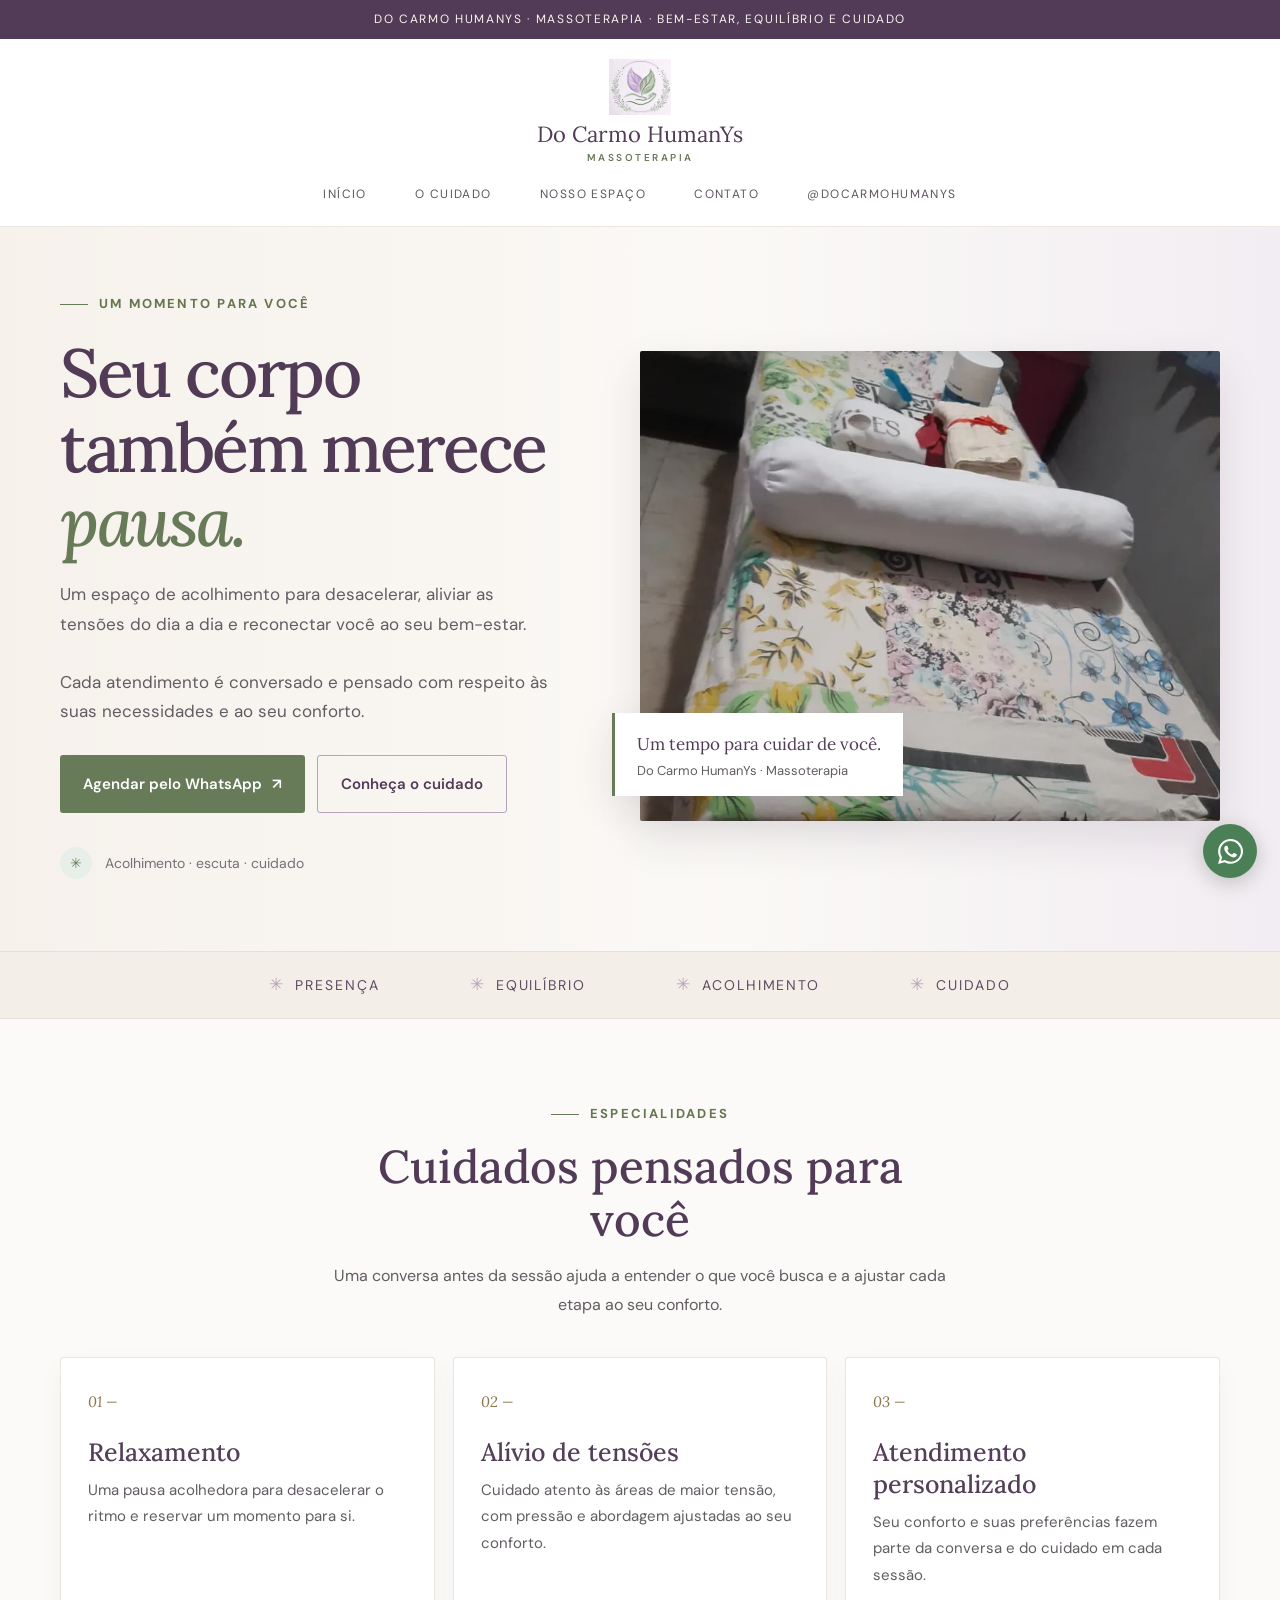
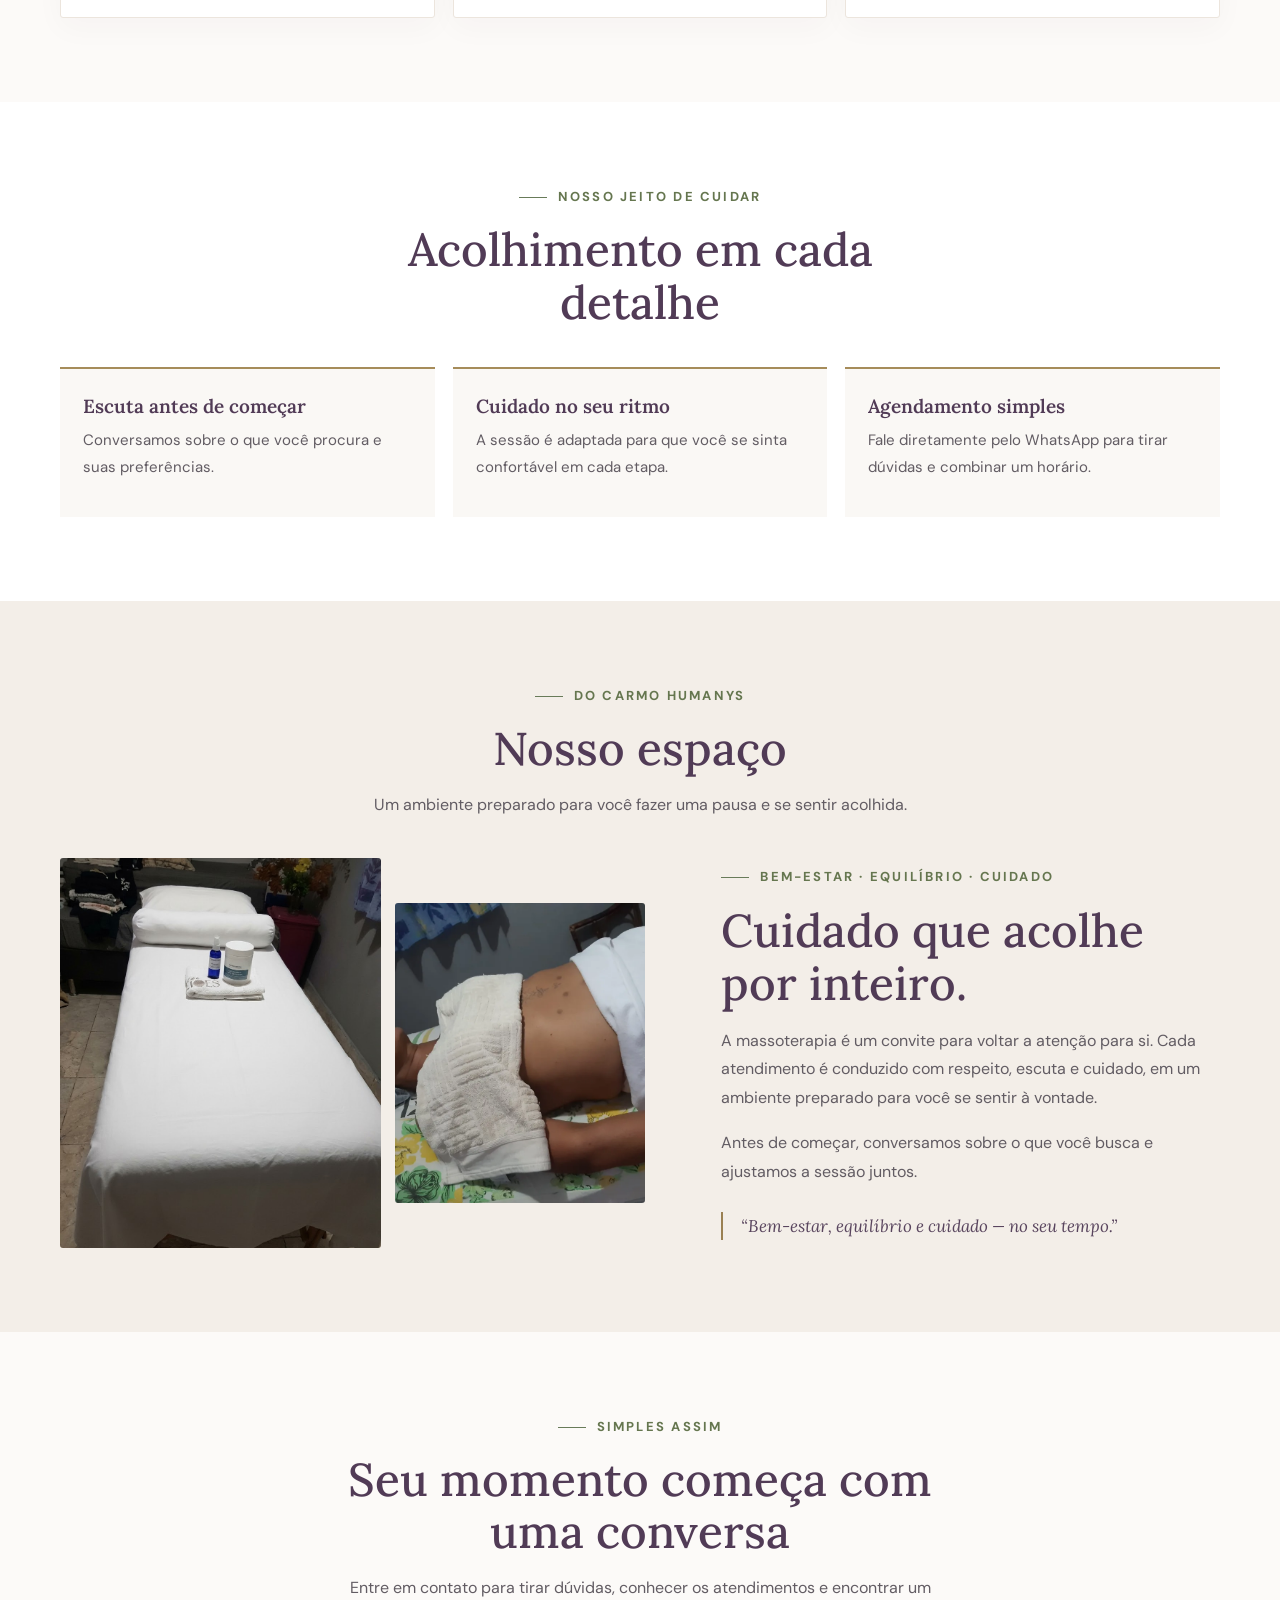
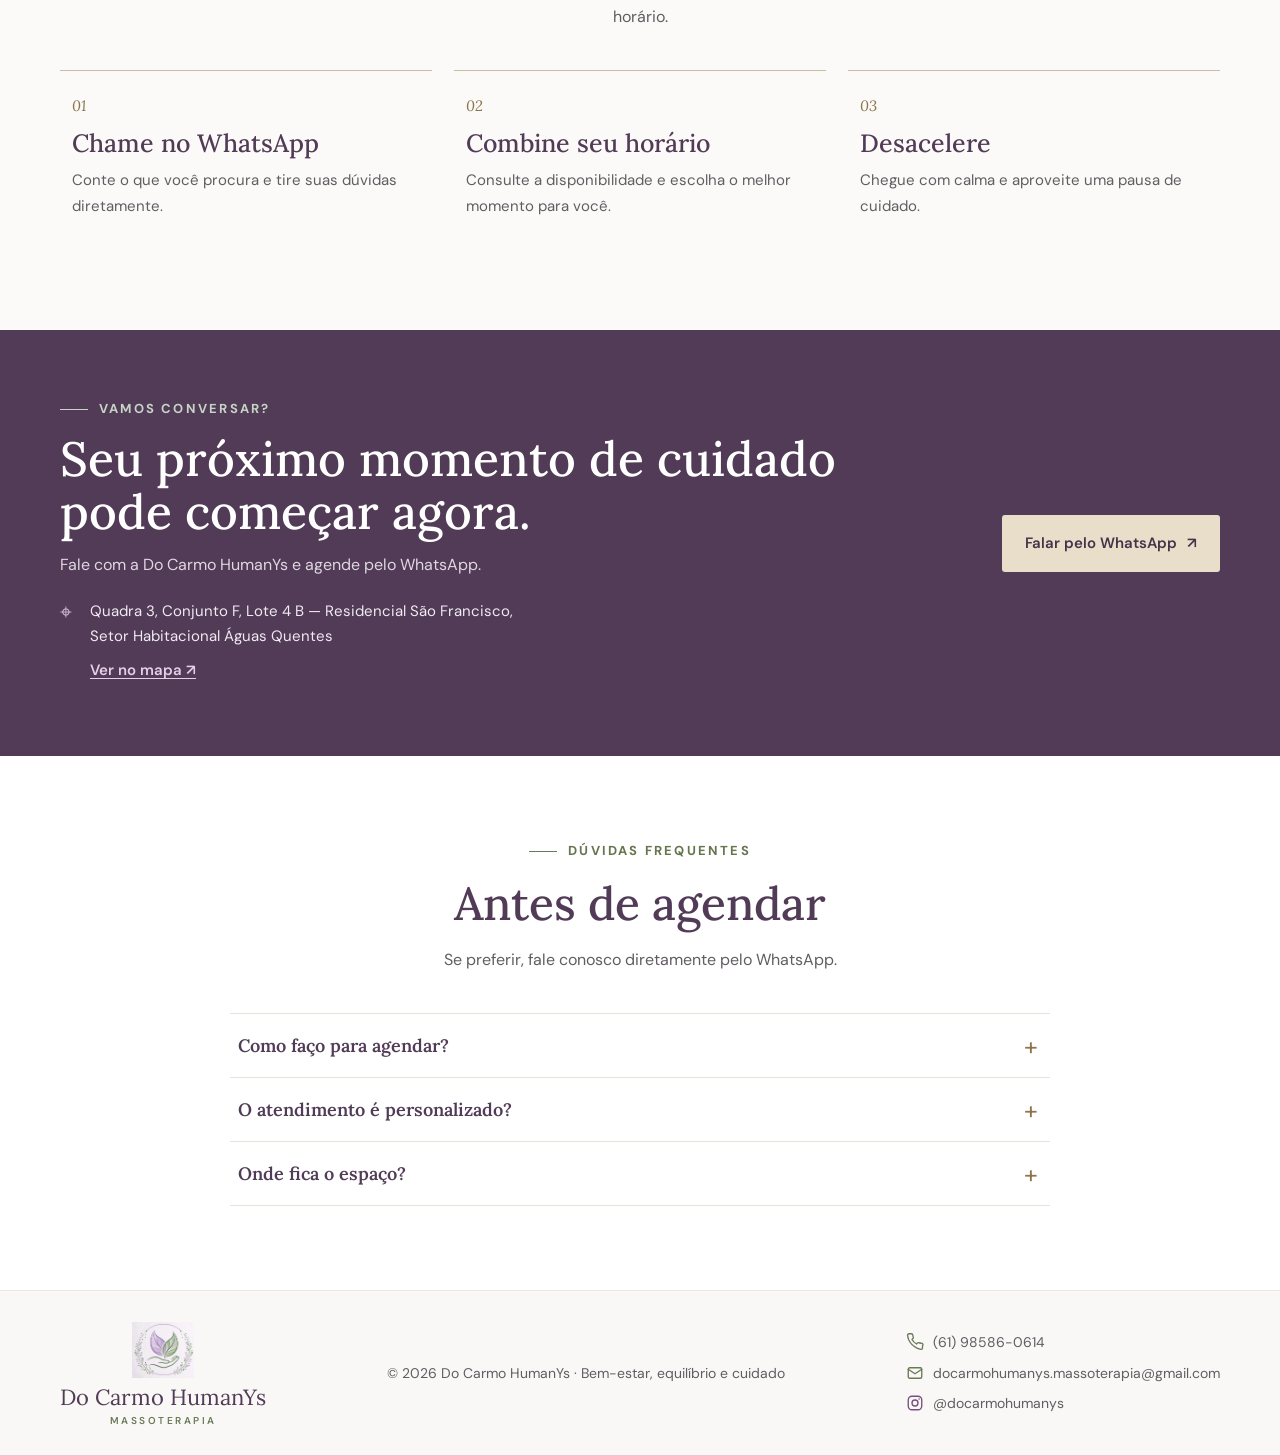
==== commit 905efddd: "Separate page styles into external stylesheet Co-authored-by: Copilot <223556219+Copilot@users.norep" ====
--- a/index.html
+++ b/index.html
@@ -1,35 +1,40 @@
 <!doctype html>
 <html lang="pt-BR">
+
 <head>
   <meta charset="utf-8">
   <meta name="viewport" content="width=device-width, initial-scale=1">
   <meta name="theme-color" content="#f8f5f6">
-  <meta name="description" content="Do Carmo HumanYs Massoterapia — bem-estar, equilíbrio e cuidado. Agende seu momento de autocuidado pelo WhatsApp.">
-  <link rel="canonical" href="https://do-carmo-humanays-site.vercel.app/">
+  <meta name="description"
+    content="Do Carmo HumanYs Massoterapia — bem-estar, equilíbrio e cuidado. Agende seu momento de autocuidado pelo WhatsApp.">
+  <link rel="canonical" href="https://docarmohumanys.vercel.app/">
   <meta name="robots" content="index, follow">
   <meta property="og:type" content="website">
   <meta property="og:locale" content="pt_BR">
   <meta property="og:site_name" content="Do Carmo HumanYs Massoterapia">
   <meta property="og:title" content="Do Carmo HumanYs | Massoterapia">
-  <meta property="og:description" content="Bem-estar, equilíbrio e cuidado. Conheça a Do Carmo HumanYs Massoterapia e agende pelo WhatsApp.">
-  <meta property="og:url" content="https://do-carmo-humanays-site.vercel.app/">
+  <meta property="og:description"
+    content="Bem-estar, equilíbrio e cuidado. Conheça a Do Carmo HumanYs Massoterapia e agende pelo WhatsApp.">
+  <meta property="og:url" content="https://docarmohumanys.vercel.app/">
   <title>Do Carmo HumanYs | Massoterapia</title>
   <link rel="preconnect" href="https://fonts.googleapis.com">
   <link rel="preconnect" href="https://fonts.gstatic.com" crossorigin>
-  <link href="https://fonts.googleapis.com/css2?family=DM+Sans:wght@400;500;600;700&family=Lora:wght@500;600;700&display=swap" rel="stylesheet">
+  <link
+    href="https://fonts.googleapis.com/css2?family=DM+Sans:wght@400;500;600;700&family=Lora:wght@500;600;700&display=swap"
+    rel="stylesheet">
   <script type="application/ld+json">
   {
     "@context": "https://schema.org",
     "@type": "LocalBusiness",
-    "@id": "https://do-carmo-humanays-site.vercel.app/#business",
+    "@id": "https://docarmohumanys.vercel.app/#business",
     "name": "Do Carmo HumanYs Massoterapia",
-    "url": "https://do-carmo-humanays-site.vercel.app/",
+    "url": "https://docarmohumanys.vercel.app/",
     "description": "Massoterapia com atendimento acolhedor e personalizado. Agendamento pelo WhatsApp.",
     "telephone": "+55 61 98586-0614",
     "email": "docarmohumanys.massoterapia@gmail.com",
     "image": [
-      "https://do-carmo-humanays-site.vercel.app/images/logo-emblema.webp",
-      "https://do-carmo-humanays-site.vercel.app/images/sala-massoterapia.webp"
+      "https://docarmohumanys.vercel.app/images/logo-emblema.webp",
+      "https://docarmohumanys.vercel.app/images/sala-massoterapia.webp"
     ],
     "sameAs": [
       "https://www.instagram.com/docarmohumanys/"
@@ -41,198 +46,207 @@
     }
   }
   </script>
-  <style>
-    :root{--plum:#76517e;--plum-dark:#54385e;--green:#52745a;--ink:#29262a;--muted:#625c63;--paper:#fbf9fa;--line:#e9e2e9;--serif:'Lora',Georgia,serif;--sans:'DM Sans',Arial,sans-serif}
-    *{box-sizing:border-box}html{scroll-behavior:smooth}body{margin:0;background:var(--paper);color:var(--ink);font-family:var(--sans);line-height:1.65}a{color:inherit;text-decoration:none}button{font:inherit}.wrap{width:min(1160px,calc(100% - 48px));margin:auto}.topline{background:#f1ebf2;color:var(--plum-dark);font-size:12px;letter-spacing:.08em;text-align:center;padding:9px 16px}.header{position:sticky;top:0;z-index:10;background:#fbf9faf2;backdrop-filter:blur(14px);border-bottom:1px solid #eee8ee}.nav{height:78px;display:flex;align-items:center;justify-content:space-between;gap:24px}.brand{display:flex;align-items:center;gap:12px}.brand-mark{width:40px;height:40px;border:1px solid #c8b8cb;border-radius:50%;display:grid;place-items:center;color:var(--plum);font-family:var(--serif);font-size:23px}.brand-name{font-family:var(--serif);font-size:18px;line-height:1.05;color:var(--plum-dark)}.brand-name small{display:block;font:600 9px var(--sans);letter-spacing:.25em;color:var(--green);margin-top:5px}.nav-links{display:flex;align-items:center;gap:32px;font-size:13px;color:#59525b}.nav-links a:hover{color:var(--plum)}.btn{display:inline-flex;align-items:center;justify-content:center;gap:10px;background:var(--green);color:white;padding:14px 21px;border-radius:3px;font-weight:600;font-size:13px;transition:.2s}.btn:hover{background:#3e6046;transform:translateY(-1px)}.btn.outline{background:transparent;border:1px solid #b7a2bb;color:var(--plum-dark)}.btn.outline:hover{background:#f2edf3}.menu{display:none;background:none;border:0;color:var(--plum);font-size:24px}
-    .hero{padding:70px 0 76px;overflow:hidden;position:relative}.hero:before{content:"";position:absolute;width:400px;height:400px;border-radius:50%;background:#eee6f0;filter:blur(2px);right:-190px;top:-100px;z-index:-1}.hero-grid{display:grid;grid-template-columns:1fr .94fr;align-items:center;gap:68px}.eyebrow{font-size:11px;letter-spacing:.22em;text-transform:uppercase;color:var(--green);font-weight:700;display:flex;align-items:center;gap:11px}.eyebrow:before{content:"";width:28px;height:1px;background:var(--green)}h1,h2,h3,p{margin-top:0}h1{font:500 clamp(48px,6.4vw,78px)/1.07 var(--serif);letter-spacing:-.035em;color:var(--plum-dark);margin:20px 0}.hero h1 em{color:var(--green);font-weight:500}.hero-copy{max-width:490px;color:var(--muted);font-size:16px;margin-bottom:28px}.hero-actions{display:flex;gap:12px;flex-wrap:wrap}.trust{margin-top:34px;display:flex;align-items:center;gap:13px;color:#777078;font-size:12px}.trust-icon{width:32px;height:32px;border-radius:50%;background:#e8efe8;color:var(--green);display:grid;place-items:center}.hero-photo{height:490px;position:relative}.hero-photo img{width:100%;height:100%;object-fit:cover;object-position:52% center;border-radius:48% 48% 4px 4px}.photo-note{position:absolute;bottom:24px;left:-38px;background:white;padding:17px 22px;box-shadow:0 12px 40px #3022381a;font-family:var(--serif);font-size:16px;color:var(--plum-dark)}.photo-note small{display:block;font:11px var(--sans);color:var(--muted);margin-top:3px}
-    .band{border-top:1px solid var(--line);border-bottom:1px solid var(--line);padding:20px 0}.band-inner{display:flex;justify-content:center;gap:clamp(25px,7vw,100px);flex-wrap:wrap;color:var(--green);font-size:12px;letter-spacing:.12em;text-transform:uppercase}.band span{display:flex;align-items:center;gap:10px}.band b{font-size:17px;color:#b7a2bb;font-weight:400}
-    section{padding:92px 0}.section-head{text-align:center;max-width:620px;margin:0 auto 46px}.section-head .eyebrow{justify-content:center}.section-head h2{font:500 clamp(34px,4vw,48px)/1.15 var(--serif);color:var(--plum-dark);margin:15px 0}.section-head p{color:var(--muted);font-size:14px}.services{display:grid;grid-template-columns:repeat(3,1fr);gap:20px}.service{border:1px solid var(--line);padding:30px 28px;background:#fff;min-height:226px;transition:.2s}.service:hover{transform:translateY(-4px);box-shadow:0 14px 35px #37223d0c}.service-num{font:italic 14px var(--serif);color:var(--green)}.service h3{font:500 23px var(--serif);color:var(--plum-dark);margin:19px 0 9px}.service p{font-size:13px;color:var(--muted);margin:0}
-    .about{background:#f1edf1}.about-grid{display:grid;grid-template-columns:.95fr 1.05fr;align-items:center;gap:80px}.about-image{height:430px;position:relative}.about-image img{width:100%;height:100%;object-fit:cover;border-radius:3px}.about-image:after{content:"";position:absolute;inset:16px -16px -16px 16px;border:1px solid #bba8bf;z-index:0;pointer-events:none}.about-image img{position:relative;z-index:1}.about-text h2{font:500 clamp(35px,4vw,48px)/1.15 var(--serif);color:var(--plum-dark);margin:17px 0}.about-text p{color:var(--muted);font-size:14px}.about-note{border-left:2px solid var(--green);padding:3px 0 3px 18px;margin-top:25px;color:var(--plum-dark);font:italic 17px var(--serif)}
-    .steps{display:grid;grid-template-columns:repeat(3,1fr);gap:28px}.step{padding:6px 12px 12px;border-top:1px solid #cdbed0}.step .number{font:italic 15px var(--serif);color:var(--green);margin-top:19px}.step h3{font:500 22px var(--serif);color:var(--plum-dark);margin:12px 0 8px}.step p{font-size:13px;color:var(--muted)}.contact{background:var(--plum-dark);color:white;padding:70px 0}.contact-inner{display:flex;justify-content:space-between;align-items:center;gap:35px}.contact h2{font:500 clamp(34px,4vw,48px)/1.1 var(--serif);margin:12px 0}.contact p{color:#e1d7e3;font-size:14px;margin:0}.contact .eyebrow{color:#c6d4c5}.contact .eyebrow:before{background:#c6d4c5}.contact .btn{background:#fff;color:var(--plum-dark);white-space:nowrap}.footer{padding:28px 0}.foot{display:flex;justify-content:space-between;gap:20px;align-items:center;font-size:12px;color:var(--muted)}.foot-links{display:flex;flex-direction:column;align-items:flex-start;gap:6px;min-width:320px}.foot-links a{overflow-wrap:anywhere;display:flex;align-items:center;gap:9px}.contact-icon{width:18px;height:18px;flex:none;fill:none;stroke:var(--green);stroke-width:1.8;stroke-linecap:round;stroke-linejoin:round}.instagram-icon{stroke:var(--plum)}.instagram-icon .icon-fill{fill:var(--plum);stroke:none}.foot a:hover{color:var(--plum)}.whatsapp-float{position:fixed;right:23px;bottom:22px;width:54px;height:54px;border-radius:50%;background:#4b8056;color:white;display:grid;place-items:center;box-shadow:0 5px 20px #263a2e40;z-index:20}.whatsapp-float svg{width:25px;height:25px;fill:currentColor}
-    @media(max-width:800px){.wrap{width:min(100% - 36px,600px)}.nav{height:68px}.nav-links{display:none;position:absolute;top:68px;left:0;right:0;background:var(--paper);padding:20px 24px 26px;flex-direction:column;gap:18px;border-bottom:1px solid var(--line)}.nav-links.open{display:flex}.nav>.btn{display:none}.menu{display:block}.hero{padding:48px 0 55px}.hero-grid{grid-template-columns:1fr;gap:38px}.hero-photo{height:390px;width:87%;margin-left:auto}.photo-note{left:-34px}.hero-copy{font-size:15px}.band-inner{gap:16px 28px;font-size:10px}section{padding:68px 0}.services{grid-template-columns:1fr}.service{min-height:unset;padding:25px}.about-grid{grid-template-columns:1fr;gap:42px}.about-image{height:340px;width:90%}.about-text{order:-1}.steps{grid-template-columns:1fr;gap:20px}.contact-inner{display:block}.contact .btn{margin-top:24px}.foot{align-items:flex-start;flex-direction:column}.foot-links{min-width:0;gap:8px}}
-    /* Leitura: tipografia ampliada, contrastes reforçados e áreas de toque mais confortáveis. */
-    body{font-size:17px;line-height:1.75}
-    .topline{font-size:14px}
-    .nav-links{font-size:15px}
-    .brand-name{font-size:20px}.brand-name small{font-size:10px}
-    .btn{font-size:15px;padding:15px 23px}
-    .eyebrow{font-size:13px}
-    .hero-copy{font-size:18px;line-height:1.75}
-    .trust{font-size:14px}
-    .photo-note{font-size:18px}.photo-note small{font-size:13px}
-    .band-inner{font-size:14px}
-    .section-head p,.about-text p{font-size:16px;line-height:1.8}
-    .service p,.step p{font-size:15px;line-height:1.75}
-    .service h3,.step h3{font-size:25px}
-    .contact p{font-size:16px}
-    .foot{font-size:14px}
-    @media(max-width:800px){body{font-size:16px}.nav-links{font-size:16px}.hero-copy{font-size:17px}.band-inner{font-size:12px}.section-head p,.about-text p{font-size:16px}.service p,.step p{font-size:15px}.foot{font-size:13px}}
-    @media (min-width:801px) and (max-width:1050px){.wrap{width:calc(100% - 56px)}.hero-grid{gap:38px}.hero-photo{height:430px}.about-grid{gap:48px}.nav-links{gap:20px}}
-    @media(max-width:480px){
-      .wrap{width:calc(100% - 32px)}
-      .topline{font-size:12px;padding:8px 12px}
-      .nav{height:64px;gap:10px}.nav-links{top:64px}
-      .brand{gap:8px}.brand-mark{width:36px;height:36px;flex:none}.brand-name{font-size:17px}.brand-name small{font-size:9px;letter-spacing:.2em}
-      .menu{width:46px;height:46px;display:grid;place-items:center;flex:none;cursor:pointer}
-      .hero{padding:38px 0 44px}.hero-grid{gap:30px}
-      h1{font-size:clamp(42px,12vw,56px);line-height:1.09;margin:17px 0}
-      .eyebrow{font-size:11px;letter-spacing:.17em}
-      .hero-copy{font-size:16px;line-height:1.7;margin-bottom:22px}
-      .hero-actions{display:grid;grid-template-columns:1fr;gap:10px}.hero-actions .btn{width:100%;min-height:50px}
-      .trust{font-size:13px;margin-top:24px}
-      .hero-photo{width:calc(100% - 16px);height:330px;margin:0 0 0 16px}.hero-photo img{border-radius:46% 46% 3px 3px}
-      .photo-note{left:-16px;bottom:14px;padding:13px 15px;font-size:16px}.photo-note small{font-size:12px}
-      .band{padding:16px 0}.band-inner{display:grid;grid-template-columns:1fr 1fr;gap:12px;font-size:11px}.band-inner span{justify-content:center}
-      section{padding:58px 0}.section-head{margin-bottom:30px}.section-head h2{font-size:clamp(32px,9vw,40px)}.section-head p{font-size:15px;line-height:1.7}
-      .services{gap:13px}.service{padding:22px 20px}.service h3{font-size:23px;margin:13px 0 7px}.service p,.step p{font-size:15px;line-height:1.7}
-      .about-grid{gap:34px}.about-text h2{font-size:36px}.about-text p{font-size:15px;line-height:1.75}.about-image{height:280px;width:calc(100% - 10px)}
-      .steps{gap:13px}.step{padding:4px 8px 8px}.step .number{margin-top:13px}.step h3{font-size:22px;margin:8px 0 5px}
-      .contact{padding:54px 0}.contact h2{font-size:34px}.contact p{font-size:15px;line-height:1.65}.contact .btn{width:100%;min-height:50px}
-      .foot{gap:17px}.foot-links{display:flex;min-width:0;gap:8px}.foot-links a{overflow-wrap:anywhere}.foot-links a{min-height:32px;display:flex;align-items:center}
-      .whatsapp-float{right:15px;bottom:15px;width:52px;height:52px}
-    }
-    @media(max-width:360px){.wrap{width:calc(100% - 28px)}.brand-name{font-size:15px}.hero-photo{height:290px}.photo-note{font-size:14px}.contact h2{font-size:30px}}
-    .brand-mark{width:46px;height:46px;border:0;border-radius:0;background:transparent;overflow:visible;flex:none}
-    .brand-mark img{display:block;width:100%;height:100%;object-fit:contain}
-    .contact-address{margin-top:20px;display:grid;grid-template-columns:20px auto;gap:4px 10px;align-items:start;color:#f0eaf1;font-size:15px;line-height:1.65}
-    .contact-address>span:first-child{font-size:21px;line-height:1.3;color:#d4c2d8}
-    .contact-address a{grid-column:2;color:#e2d0e6;text-decoration:underline;text-underline-offset:3px;font-weight:600;width:max-content;min-height:36px;display:flex;align-items:center}
-    @media(max-width:480px){.brand-mark{width:42px;height:42px}.contact-address{font-size:14px;line-height:1.6}.contact-address a{min-height:44px}}
-    @media(prefers-reduced-motion:reduce){html{scroll-behavior:auto}*,*:before,*:after{transition:none!important}}
-  
-    /* Identidade visual inspirada na referência, com conteúdo próprio da Do Carmo HumanYs. */
-    :root{--paper:#fcfaf8;--plum-dark:#513b56;--green:#687b59;--line:#e9e2d9}
-    body{background:var(--paper);color:#302a31}
-    .topline{background:var(--plum-dark);color:#f8f4ed;font-size:12px;letter-spacing:.14em;padding:9px 16px}
-    .header{position:relative;background:#fff;border-bottom:1px solid #eee8e2}
-    .nav{height:auto;min-height:0;display:flex;flex-direction:column;gap:13px;padding:17px 0 15px}
-    .brand{flex-direction:column;gap:5px;align-items:center;text-align:center}
-    .brand-mark{width:62px;height:62px}
-    .brand-name{font-size:22px}.brand-name small{font-size:10px}
-    .nav-links{display:flex;align-items:center;justify-content:center;gap:clamp(20px,4vw,48px);font-size:12px;text-transform:uppercase;letter-spacing:.12em;color:#5e5560}
-    .nav-links a{min-height:34px;display:flex;align-items:center}
-    .nav>.btn{display:none}
-    .menu{display:none}
-    .hero{padding:66px 0 72px;background:linear-gradient(90deg,#f6f1eb 0%,#fbf9f6 57%,#f2edf2 100%);overflow:hidden}
-    .hero:before{width:520px;height:520px;right:-300px;top:-160px;background:#e9e1eb}
-    .hero-grid{grid-template-columns:.93fr 1.07fr;gap:clamp(36px,6vw,82px)}
-    .eyebrow{color:#65764f;letter-spacing:.17em}
-    h1{font-size:clamp(43px,5.5vw,68px);line-height:1.1;letter-spacing:-.035em}
-    .hero-copy{font-size:17px;max-width:520px}
-    .hero-photo{height:470px}
-    .hero-photo img{border-radius:2px;object-position:center 45%;box-shadow:0 18px 45px #32223c1c}
-    .photo-note{left:-28px;bottom:25px;border-left:3px solid var(--green);font-size:17px}
-    .band{background:#f3eee8;border-color:#e8dfd5;padding:18px 0}
-    .band-inner{color:#5e4b61;letter-spacing:.14em}
-    section{padding:84px 0}
-    .section-head{margin-bottom:38px}
-    .section-head h2,.about-text h2{color:var(--plum-dark);font-size:clamp(34px,4vw,46px)}
-    .services{gap:18px}
-    .service{background:#fff;border:1px solid #ece5dd;min-height:218px;padding:29px 27px;box-shadow:0 10px 30px #37223d08;border-radius:3px}
-    .service:hover{box-shadow:0 16px 38px #37223d12}
-    .service-num{color:#8c754b;font-size:15px}
-    .service h3{color:#553e59}
-    .service p,.step p{font-size:15px}
-    .why-section{background:#fff}
-    .why-grid{display:grid;grid-template-columns:repeat(3,1fr);gap:18px}
-    .why-card{padding:25px 23px;border-top:2px solid #a68c5a;background:#faf8f5;min-height:150px}
-    .why-card h3{font:600 19px var(--serif);color:var(--plum-dark);margin:0 0 9px}
-    .why-card p{font-size:15px;color:var(--muted);margin:0}
-    .about{background:#f3eee8}
-    .clinic-grid{display:grid;grid-template-columns:1.08fr .92fr;gap:clamp(36px,6vw,76px);align-items:center}
-    .clinic-photos{display:grid;grid-template-columns:1fr .78fr;gap:14px;align-items:center}
-    .clinic-photos img{display:block;width:100%;height:390px;object-fit:cover;border-radius:3px}
-    .clinic-photos img:last-child{height:300px}
-    .about-text h2{margin:16px 0}
-    .about-text p{font-size:16px}
-    .about-note{border-color:#9a8052;color:#59455e}
-    .steps{gap:22px}
-    .step{border-color:#cbbd9f}
-    .step .number{color:#8c754b}
-    .contact{background:#513b56;padding:68px 0}
-    .contact .btn{background:#e9deca;color:#453449}
-    .contact .btn:hover{background:#fff}
-    .contact-address{font-size:15px}
-    .faq-section{background:#fff}
-    .faq-list{max-width:820px;margin:0 auto;border-top:1px solid var(--line)}
-    .faq-list details{border-bottom:1px solid var(--line);padding:0 4px}
-    .faq-list summary{list-style:none;cursor:pointer;font:600 18px var(--serif);color:var(--plum-dark);padding:20px 36px 20px 4px;position:relative}
-    .faq-list summary::-webkit-details-marker{display:none}
-    .faq-list summary:after{content:"+";position:absolute;right:8px;top:16px;color:#8c754b;font:400 25px var(--sans)}
-    .faq-list details[open] summary:after{content:"−"}
-    .faq-list details p{color:var(--muted);font-size:16px;line-height:1.75;margin:0;padding:0 36px 20px 4px}
-    .footer{background:#faf8f6;border-top:1px solid #eee8e2}
-    .foot{gap:26px}
-    .foot-links{min-width:290px}
-    @media(max-width:800px){
-      .nav{height:auto;min-height:72px;display:flex;flex-direction:row;justify-content:space-between;gap:10px;padding:11px 0}
-      .brand{flex-direction:row;gap:8px;align-items:center;text-align:left}
-      .brand-mark{width:44px;height:44px}
-      .brand-name{font-size:18px}
-      .nav-links{display:none;position:absolute;top:100%;left:0;right:0;background:#fff;padding:16px 24px 20px;flex-direction:column;gap:8px;border-bottom:1px solid var(--line);box-shadow:0 12px 22px #30223812;z-index:15}
-      .nav-links.open{display:flex}
-      .menu{display:grid;place-items:center;width:46px;height:46px;cursor:pointer}
-      .hero{padding:45px 0 52px}
-      .hero-grid{grid-template-columns:1fr;gap:30px}
-      .hero-photo{height:370px;width:90%;margin-left:auto}
-      .photo-note{left:-22px}
-      section{padding:64px 0}
-      .why-grid{grid-template-columns:1fr;gap:12px}
-      .why-card{min-height:0;padding:20px}
-      .clinic-grid{grid-template-columns:1fr;gap:35px}
-      .clinic-photos img{height:320px}
-      .clinic-photos img:last-child{height:250px}
-      .foot{align-items:flex-start;flex-direction:column}
-      .foot-links{min-width:0}
-    }
-    @media(max-width:480px){
-      .topline{font-size:10px;letter-spacing:.1em}
-      .brand-mark{width:40px;height:40px}
-      .brand-name{font-size:17px}
-      .hero{padding:39px 0 44px}
-      h1{font-size:clamp(40px,11vw,54px)}
-      .hero-copy{font-size:16px}
-      .hero-photo{height:310px;width:calc(100% - 12px);margin-left:12px}
-      .photo-note{left:-12px;bottom:12px;padding:13px 15px;font-size:15px}
-      .band-inner{font-size:11px}
-      section{padding:56px 0}
-      .section-head h2,.about-text h2{font-size:34px}
-      .services{gap:12px}
-      .service{min-height:0;padding:22px 20px}
-      .clinic-photos{gap:9px;grid-template-columns:1fr .72fr}
-      .clinic-photos img{height:250px}
-      .clinic-photos img:last-child{height:205px}
-      .faq-list summary{font-size:17px;padding:18px 30px 18px 3px}
-      .faq-list details p{font-size:15px}
-      .foot-links{gap:8px}
-    }
-
-  </style>
+  <link rel="stylesheet" href="styles.css">
 </head>
 
 <body>
   <div class="topline">DO CARMO HUMANYS · MASSOTERAPIA · BEM-ESTAR, EQUILÍBRIO E CUIDADO</div>
   <header class="header">
     <div class="wrap nav">
-      <a class="brand" href="#inicio" aria-label="Do Carmo HumanYs, início"><span class="brand-mark"><img src="images/logo-emblema.webp" alt=""></span><span class="brand-name">Do Carmo HumanYs<small>MASSOTERAPIA</small></span></a>
-      <nav class="nav-links" id="navLinks" aria-label="Navegação principal"><a href="#inicio">Início</a><a href="#cuidado">O cuidado</a><a href="#sobre">Nosso espaço</a><a href="#agendamento">Contato</a><a href="https://instagram.com/docarmohumanys" target="_blank" rel="noreferrer">@docarmohumanys</a></nav>
+      <a class="brand" href="#inicio" aria-label="Do Carmo HumanYs, início"><span class="brand-mark"><img
+            src="images/logo-emblema.webp" alt=""></span><span class="brand-name">Do Carmo
+          HumanYs<small>MASSOTERAPIA</small></span></a>
+      <nav class="nav-links" id="navLinks" aria-label="Navegação principal"><a href="#inicio">Início</a><a
+          href="#cuidado">O cuidado</a><a href="#sobre">Nosso espaço</a><a href="#agendamento">Contato</a><a
+          href="https://instagram.com/docarmohumanys" target="_blank" rel="noreferrer">@docarmohumanys</a></nav>
       <button class="menu" id="menuButton" aria-label="Abrir menu" aria-expanded="false">☰</button>
     </div>
   </header>
   <main>
-    <section class="hero" id="inicio"><div class="wrap hero-grid">
-      <div><div class="eyebrow">Um momento para você</div><h1>Seu corpo também merece <em>pausa.</em></h1><p class="hero-copy">Um espaço de acolhimento para desacelerar, aliviar as tensões do dia a dia e reconectar você ao seu bem-estar.</p><p class="hero-copy">Cada atendimento é conversado e pensado com respeito às suas necessidades e ao seu conforto.</p><div class="hero-actions"><a class="btn" href="https://wa.me/5561985860614?text=Ol%C3%A1%2C%20gostaria%20de%20agendar%20uma%20sess%C3%A3o." target="_blank" rel="noreferrer">Agendar pelo WhatsApp <span aria-hidden="true">↗</span></a><a class="btn outline" href="#cuidado">Conheça o cuidado</a></div><div class="trust"><span class="trust-icon">✳</span><span>Acolhimento · escuta · cuidado</span></div></div>
-      <div class="hero-photo"><img src="images/sala-massoterapia.webp" alt="Maca preparada para atendimento de massoterapia"><div class="photo-note">Um tempo para cuidar de você.<small>Do Carmo HumanYs · Massoterapia</small></div></div>
-    </div></section>
-    <div class="band"><div class="wrap band-inner"><span><b>✳</b> Presença</span><span><b>✳</b> Equilíbrio</span><span><b>✳</b> Acolhimento</span><span><b>✳</b> Cuidado</span></div></div>
-    <section id="cuidado"><div class="wrap"><div class="section-head"><div class="eyebrow">Especialidades</div><h2>Cuidados pensados para você</h2><p>Uma conversa antes da sessão ajuda a entender o que você busca e a ajustar cada etapa ao seu conforto.</p></div><div class="services"><article class="service"><span class="service-num">01 —</span><h3>Relaxamento</h3><p>Uma pausa acolhedora para desacelerar o ritmo e reservar um momento para si.</p></article><article class="service"><span class="service-num">02 —</span><h3>Alívio de tensões</h3><p>Cuidado atento às áreas de maior tensão, com pressão e abordagem ajustadas ao seu conforto.</p></article><article class="service"><span class="service-num">03 —</span><h3>Atendimento personalizado</h3><p>Seu conforto e suas preferências fazem parte da conversa e do cuidado em cada sessão.</p></article></div></div></section>
-    <section class="why-section"><div class="wrap"><div class="section-head"><div class="eyebrow">Nosso jeito de cuidar</div><h2>Acolhimento em cada detalhe</h2></div><div class="why-grid"><article class="why-card"><h3>Escuta antes de começar</h3><p>Conversamos sobre o que você procura e suas preferências.</p></article><article class="why-card"><h3>Cuidado no seu ritmo</h3><p>A sessão é adaptada para que você se sinta confortável em cada etapa.</p></article><article class="why-card"><h3>Agendamento simples</h3><p>Fale diretamente pelo WhatsApp para tirar dúvidas e combinar um horário.</p></article></div></div></section>
-    <section class="about" id="sobre"><div class="wrap"><div class="section-head"><div class="eyebrow">Do Carmo HumanYs</div><h2>Nosso espaço</h2><p>Um ambiente preparado para você fazer uma pausa e se sentir acolhida.</p></div><div class="clinic-grid"><div class="clinic-photos"><img src="images/sala-massoterapia.webp" alt="Maca preparada para atendimento"><img src="images/sessao-massoterapia.webp" alt="Cliente durante uma sessão de massoterapia"></div><div class="about-text"><div class="eyebrow">Bem-estar · equilíbrio · cuidado</div><h2>Cuidado que acolhe por inteiro.</h2><p>A massoterapia é um convite para voltar a atenção para si. Cada atendimento é conduzido com respeito, escuta e cuidado, em um ambiente preparado para você se sentir à vontade.</p><p>Antes de começar, conversamos sobre o que você busca e ajustamos a sessão juntos.</p><div class="about-note">“Bem-estar, equilíbrio e cuidado — no seu tempo.”</div></div></div></div></section>
-    <section><div class="wrap"><div class="section-head"><div class="eyebrow">Simples assim</div><h2>Seu momento começa com uma conversa</h2><p>Entre em contato para tirar dúvidas, conhecer os atendimentos e encontrar um horário.</p></div><div class="steps"><article class="step"><div class="number">01</div><h3>Chame no WhatsApp</h3><p>Conte o que você procura e tire suas dúvidas diretamente.</p></article><article class="step"><div class="number">02</div><h3>Combine seu horário</h3><p>Consulte a disponibilidade e escolha o melhor momento para você.</p></article><article class="step"><div class="number">03</div><h3>Desacelere</h3><p>Chegue com calma e aproveite uma pausa de cuidado.</p></article></div></div></section>
-    <section class="contact" id="agendamento"><div class="wrap contact-inner"><div><div class="eyebrow">Vamos conversar?</div><h2>Seu próximo momento de cuidado<br>pode começar agora.</h2><p>Fale com a Do Carmo HumanYs e agende pelo WhatsApp.</p><div class="contact-address"><span aria-hidden="true">⌖</span><span>Quadra 3, Conjunto F, Lote 4 B — Residencial São Francisco,<br>Setor Habitacional Águas Quentes</span><a href="https://maps.google.com/?q=Quadra+3+Conjunto+F+Lote+4+B+-+Residencial+S%C3%A3o+Francisco,+Setor+Habitacional+%C3%81guas+Quentes" target="_blank" rel="noreferrer">Ver no mapa ↗</a></div></div><a class="btn" href="https://wa.me/5561985860614?text=Ol%C3%A1%2C%20vim%20pelo%20site%20da%20Do%20Carmo%20HumanYs%20e%20gostaria%20de%20agendar." target="_blank" rel="noreferrer">Falar pelo WhatsApp <span aria-hidden="true">↗</span></a></div></section>
-    <section class="faq-section" id="duvidas"><div class="wrap"><div class="section-head"><div class="eyebrow">Dúvidas frequentes</div><h2>Antes de agendar</h2><p>Se preferir, fale conosco diretamente pelo WhatsApp.</p></div><div class="faq-list"><details><summary>Como faço para agendar?</summary><p>É só chamar pelo WhatsApp. Você pode tirar dúvidas e combinar um horário por lá.</p></details><details><summary>O atendimento é personalizado?</summary><p>Sim. Conversamos antes da sessão e ajustamos o atendimento às suas preferências e ao seu conforto.</p></details><details><summary>Onde fica o espaço?</summary><p>Quadra 3, Conjunto F, Lote 4 B — Residencial São Francisco, Setor Habitacional Águas Quentes. <a href="https://maps.google.com/?q=Quadra+3+Conjunto+F+Lote+4+B+-+Residencial+S%C3%A3o+Francisco,+Setor+Habitacional+%C3%81guas+Quentes" target="_blank" rel="noreferrer">Ver no mapa ↗</a></p></details></div></div></section>
+    <section class="hero" id="inicio">
+      <div class="wrap hero-grid">
+        <div>
+          <div class="eyebrow">Um momento para você</div>
+          <h1>Seu corpo também merece <em>pausa.</em></h1>
+          <p class="hero-copy">Um espaço de acolhimento para desacelerar, aliviar as tensões do dia a dia e reconectar
+            você ao seu bem-estar.</p>
+          <p class="hero-copy">Cada atendimento é conversado e pensado com respeito às suas necessidades e ao seu
+            conforto.</p>
+          <div class="hero-actions"><a class="btn"
+              href="https://wa.me/5561985860614?text=Ol%C3%A1%2C%20gostaria%20de%20agendar%20uma%20sess%C3%A3o."
+              target="_blank" rel="noreferrer">Agendar pelo WhatsApp <span aria-hidden="true">↗</span></a><a
+              class="btn outline" href="#cuidado">Conheça o cuidado</a></div>
+          <div class="trust"><span class="trust-icon">✳</span><span>Acolhimento · escuta · cuidado</span></div>
+        </div>
+        <div class="hero-photo"><img src="images/sala-massoterapia.webp"
+            alt="Maca preparada para atendimento de massoterapia">
+          <div class="photo-note">Um tempo para cuidar de você.<small>Do Carmo HumanYs · Massoterapia</small></div>
+        </div>
+      </div>
+    </section>
+    <div class="band">
+      <div class="wrap band-inner"><span><b>✳</b> Presença</span><span><b>✳</b> Equilíbrio</span><span><b>✳</b>
+          Acolhimento</span><span><b>✳</b> Cuidado</span></div>
+    </div>
+    <section id="cuidado">
+      <div class="wrap">
+        <div class="section-head">
+          <div class="eyebrow">Especialidades</div>
+          <h2>Cuidados pensados para você</h2>
+          <p>Uma conversa antes da sessão ajuda a entender o que você busca e a ajustar cada etapa ao seu conforto.</p>
+        </div>
+        <div class="services">
+          <article class="service"><span class="service-num">01 —</span>
+            <h3>Relaxamento</h3>
+            <p>Uma pausa acolhedora para desacelerar o ritmo e reservar um momento para si.</p>
+          </article>
+          <article class="service"><span class="service-num">02 —</span>
+            <h3>Alívio de tensões</h3>
+            <p>Cuidado atento às áreas de maior tensão, com pressão e abordagem ajustadas ao seu conforto.</p>
+          </article>
+          <article class="service"><span class="service-num">03 —</span>
+            <h3>Atendimento personalizado</h3>
+            <p>Seu conforto e suas preferências fazem parte da conversa e do cuidado em cada sessão.</p>
+          </article>
+        </div>
+      </div>
+    </section>
+    <section class="why-section">
+      <div class="wrap">
+        <div class="section-head">
+          <div class="eyebrow">Nosso jeito de cuidar</div>
+          <h2>Acolhimento em cada detalhe</h2>
+        </div>
+        <div class="why-grid">
+          <article class="why-card">
+            <h3>Escuta antes de começar</h3>
+            <p>Conversamos sobre o que você procura e suas preferências.</p>
+          </article>
+          <article class="why-card">
+            <h3>Cuidado no seu ritmo</h3>
+            <p>A sessão é adaptada para que você se sinta confortável em cada etapa.</p>
+          </article>
+          <article class="why-card">
+            <h3>Agendamento simples</h3>
+            <p>Fale diretamente pelo WhatsApp para tirar dúvidas e combinar um horário.</p>
+          </article>
+        </div>
+      </div>
+    </section>
+    <section class="about" id="sobre">
+      <div class="wrap">
+        <div class="section-head">
+          <div class="eyebrow">Do Carmo HumanYs</div>
+          <h2>Nosso espaço</h2>
+          <p>Um ambiente preparado para você fazer uma pausa e se sentir acolhida.</p>
+        </div>
+        <div class="clinic-grid">
+          <div class="clinic-photos"><img src="images/Cama.jpeg" alt="Maca preparada para atendimento"><img
+              src="images/sessao-massoterapia.webp" alt="Cliente durante uma sessão de massoterapia"></div>
+          <div class="about-text">
+            <div class="eyebrow">Bem-estar · equilíbrio · cuidado</div>
+            <h2>Cuidado que acolhe por inteiro.</h2>
+            <p>A massoterapia é um convite para voltar a atenção para si. Cada atendimento é conduzido com respeito,
+              escuta e cuidado, em um ambiente preparado para você se sentir à vontade.</p>
+            <p>Antes de começar, conversamos sobre o que você busca e ajustamos a sessão juntos.</p>
+            <div class="about-note">“Bem-estar, equilíbrio e cuidado — no seu tempo.”</div>
+          </div>
+        </div>
+      </div>
+    </section>
+    <section>
+      <div class="wrap">
+        <div class="section-head">
+          <div class="eyebrow">Simples assim</div>
+          <h2>Seu momento começa com uma conversa</h2>
+          <p>Entre em contato para tirar dúvidas, conhecer os atendimentos e encontrar um horário.</p>
+        </div>
+        <div class="steps">
+          <article class="step">
+            <div class="number">01</div>
+            <h3>Chame no WhatsApp</h3>
+            <p>Conte o que você procura e tire suas dúvidas diretamente.</p>
+          </article>
+          <article class="step">
+            <div class="number">02</div>
+            <h3>Combine seu horário</h3>
+            <p>Consulte a disponibilidade e escolha o melhor momento para você.</p>
+          </article>
+          <article class="step">
+            <div class="number">03</div>
+            <h3>Desacelere</h3>
+            <p>Chegue com calma e aproveite uma pausa de cuidado.</p>
+          </article>
+        </div>
+      </div>
+    </section>
+    <section class="contact" id="agendamento">
+      <div class="wrap contact-inner">
+        <div>
+          <div class="eyebrow">Vamos conversar?</div>
+          <h2>Seu próximo momento de cuidado<br>pode começar agora.</h2>
+          <p>Fale com a Do Carmo HumanYs e agende pelo WhatsApp.</p>
+          <div class="contact-address"><span aria-hidden="true">⌖</span><span>Quadra 3, Conjunto F, Lote 4 B —
+              Residencial São Francisco,<br>Setor Habitacional Águas Quentes</span><a
+              href="https://maps.google.com/?q=Quadra+3+Conjunto+F+Lote+4+B+-+Residencial+S%C3%A3o+Francisco,+Setor+Habitacional+%C3%81guas+Quentes"
+              target="_blank" rel="noreferrer">Ver no mapa ↗</a></div>
+        </div><a class="btn"
+          href="https://wa.me/5561985860614?text=Ol%C3%A1%2C%20vim%20pelo%20site%20da%20Do%20Carmo%20HumanYs%20e%20gostaria%20de%20agendar."
+          target="_blank" rel="noreferrer">Falar pelo WhatsApp <span aria-hidden="true">↗</span></a>
+      </div>
+    </section>
+    <section class="faq-section" id="duvidas">
+      <div class="wrap">
+        <div class="section-head">
+          <div class="eyebrow">Dúvidas frequentes</div>
+          <h2>Antes de agendar</h2>
+          <p>Se preferir, fale conosco diretamente pelo WhatsApp.</p>
+        </div>
+        <div class="faq-list">
+          <details>
+            <summary>Como faço para agendar?</summary>
+            <p>É só chamar pelo WhatsApp. Você pode tirar dúvidas e combinar um horário por lá.</p>
+          </details>
+          <details>
+            <summary>O atendimento é personalizado?</summary>
+            <p>Sim. Conversamos antes da sessão e ajustamos o atendimento às suas preferências e ao seu conforto.</p>
+          </details>
+          <details>
+            <summary>Onde fica o espaço?</summary>
+            <p>Quadra 3, Conjunto F, Lote 4 B — Residencial São Francisco, Setor Habitacional Águas Quentes. <a
+                href="https://maps.google.com/?q=Quadra+3+Conjunto+F+Lote+4+B+-+Residencial+S%C3%A3o+Francisco,+Setor+Habitacional+%C3%81guas+Quentes"
+                target="_blank" rel="noreferrer">Ver no mapa ↗</a></p>
+          </details>
+        </div>
+      </div>
+    </section>
   </main>
-  <footer class="footer" id="contato"><div class="wrap foot"><a class="brand" href="#inicio"><span class="brand-mark"><img src="images/logo-emblema.webp" alt=""></span><span class="brand-name">Do Carmo HumanYs<small>MASSOTERAPIA</small></span></a><div>© <span id="year"></span> Do Carmo HumanYs · Bem-estar, equilíbrio e cuidado</div><div class="foot-links"><a href="tel:+5561985860614"><svg class="contact-icon phone-icon" viewBox="0 0 24 24" aria-hidden="true"><path d="M22 16.92v3a2 2 0 0 1-2.18 2A19.8 19.8 0 0 1 11.19 18a19.5 19.5 0 0 1-6-6A19.8 19.8 0 0 1 2.09 3.18 2 2 0 0 1 4.08 1h3a2 2 0 0 1 2 1.72c.12.9.33 1.78.62 2.63a2 2 0 0 1-.45 2.11L8 8.71a16 16 0 0 0 6 6l1.25-1.25a2 2 0 0 1 2.11-.45c.85.29 1.73.5 2.63.62A2 2 0 0 1 22 16.92Z"/></svg><span>(61) 98586-0614</span></a><a href="mailto:docarmohumanys.massoterapia@gmail.com"><svg class="contact-icon email-icon" viewBox="0 0 24 24" aria-hidden="true"><rect x="3" y="5" width="18" height="14" rx="2"/><path d="m3 7 9 6 9-6"/></svg><span>docarmohumanys.massoterapia@gmail.com</span></a><a href="https://instagram.com/docarmohumanys" target="_blank" rel="noreferrer"><svg class="contact-icon instagram-icon" viewBox="0 0 24 24" aria-hidden="true"><rect x="3" y="3" width="18" height="18" rx="5"/><circle cx="12" cy="12" r="4"/><circle cx="17.5" cy="6.5" r="1" class="icon-fill"/></svg><span>@docarmohumanys</span></a></div></div></footer>
-  <a class="whatsapp-float" href="https://wa.me/5561985860614?text=Ol%C3%A1%2C%20gostaria%20de%20saber%20mais%20sobre%20a%20massoterapia." target="_blank" rel="noreferrer" aria-label="Fale pelo WhatsApp"><svg viewBox="0 0 24 24" aria-hidden="true"><path d="M20.52 3.48A11.85 11.85 0 0 0 12.08 0C5.5 0 .15 5.35.15 11.93c0 2.1.55 4.15 1.59 5.96L.05 24l6.27-1.64a11.9 11.9 0 0 0 5.76 1.47h.01c6.58 0 11.93-5.35 11.93-11.93 0-3.19-1.24-6.19-3.5-8.42Zm-8.44 18.33h-.01a9.9 9.9 0 0 1-5.04-1.38l-.36-.21-3.72.98.99-3.63-.24-.37a9.89 9.89 0 0 1-1.52-5.27c0-5.46 4.44-9.9 9.91-9.9a9.82 9.82 0 0 1 7 2.9 9.83 9.83 0 0 1 2.9 7c0 5.46-4.45 9.9-9.91 9.9Zm5.43-7.42c-.3-.15-1.76-.87-2.03-.97-.27-.1-.47-.15-.67.15-.2.3-.77.97-.94 1.17-.17.2-.35.22-.65.07-.3-.15-1.26-.46-2.4-1.47-.89-.79-1.49-1.77-1.66-2.07-.17-.3-.02-.46.13-.61.13-.13.3-.35.45-.52.15-.17.2-.3.3-.5.1-.2.05-.37-.02-.52-.07-.15-.67-1.62-.92-2.22-.24-.58-.49-.5-.67-.51h-.57c-.2 0-.52.07-.79.37-.27.3-1.04 1.02-1.04 2.49s1.07 2.89 1.22 3.09c.15.2 2.1 3.21 5.09 4.5.71.31 1.27.5 1.7.64.71.23 1.36.2 1.87.12.57-.08 1.76-.72 2.01-1.42.25-.7.25-1.3.17-1.42-.07-.13-.27-.2-.57-.35Z"/></svg></a>
-  <script>const menuButton=document.getElementById('menuButton');const navLinks=document.getElementById('navLinks');menuButton.addEventListener('click',()=>{const open=navLinks.classList.toggle('open');menuButton.setAttribute('aria-expanded',open);menuButton.setAttribute('aria-label',open?'Fechar menu':'Abrir menu')});navLinks.querySelectorAll('a').forEach(link=>link.addEventListener('click',()=>{navLinks.classList.remove('open');menuButton.setAttribute('aria-expanded','false')}));document.getElementById('year').textContent=new Date().getFullYear();</script>
+  <footer class="footer" id="contato">
+    <div class="wrap foot"><a class="brand" href="#inicio"><span class="brand-mark"><img src="images/logo-emblema.webp"
+            alt=""></span><span class="brand-name">Do Carmo HumanYs<small>MASSOTERAPIA</small></span></a>
+      <div>© <span id="year"></span> Do Carmo HumanYs · Bem-estar, equilíbrio e cuidado</div>
+      <div class="foot-links"><a href="tel:+5561985860614"><svg class="contact-icon phone-icon" viewBox="0 0 24 24"
+            aria-hidden="true">
+            <path
+              d="M22 16.92v3a2 2 0 0 1-2.18 2A19.8 19.8 0 0 1 11.19 18a19.5 19.5 0 0 1-6-6A19.8 19.8 0 0 1 2.09 3.18 2 2 0 0 1 4.08 1h3a2 2 0 0 1 2 1.72c.12.9.33 1.78.62 2.63a2 2 0 0 1-.45 2.11L8 8.71a16 16 0 0 0 6 6l1.25-1.25a2 2 0 0 1 2.11-.45c.85.29 1.73.5 2.63.62A2 2 0 0 1 22 16.92Z" />
+          </svg><span>(61) 98586-0614</span></a><a href="mailto:docarmohumanys.massoterapia@gmail.com"><svg
+            class="contact-icon email-icon" viewBox="0 0 24 24" aria-hidden="true">
+            <rect x="3" y="5" width="18" height="14" rx="2" />
+            <path d="m3 7 9 6 9-6" />
+          </svg><span>docarmohumanys.massoterapia@gmail.com</span></a><a href="https://instagram.com/docarmohumanys"
+          target="_blank" rel="noreferrer"><svg class="contact-icon instagram-icon" viewBox="0 0 24 24"
+            aria-hidden="true">
+            <rect x="3" y="3" width="18" height="18" rx="5" />
+            <circle cx="12" cy="12" r="4" />
+            <circle cx="17.5" cy="6.5" r="1" class="icon-fill" />
+          </svg><span>@docarmohumanys</span></a></div>
+    </div>
+  </footer>
+  <a class="whatsapp-float"
+    href="https://wa.me/5561985860614?text=Ol%C3%A1%2C%20gostaria%20de%20saber%20mais%20sobre%20a%20massoterapia."
+    target="_blank" rel="noreferrer" aria-label="Fale pelo WhatsApp"><svg viewBox="0 0 24 24" aria-hidden="true">
+      <path
+        d="M20.52 3.48A11.85 11.85 0 0 0 12.08 0C5.5 0 .15 5.35.15 11.93c0 2.1.55 4.15 1.59 5.96L.05 24l6.27-1.64a11.9 11.9 0 0 0 5.76 1.47h.01c6.58 0 11.93-5.35 11.93-11.93 0-3.19-1.24-6.19-3.5-8.42Zm-8.44 18.33h-.01a9.9 9.9 0 0 1-5.04-1.38l-.36-.21-3.72.98.99-3.63-.24-.37a9.89 9.89 0 0 1-1.52-5.27c0-5.46 4.44-9.9 9.91-9.9a9.82 9.82 0 0 1 7 2.9 9.83 9.83 0 0 1 2.9 7c0 5.46-4.45 9.9-9.91 9.9Zm5.43-7.42c-.3-.15-1.76-.87-2.03-.97-.27-.1-.47-.15-.67.15-.2.3-.77.97-.94 1.17-.17.2-.35.22-.65.07-.3-.15-1.26-.46-2.4-1.47-.89-.79-1.49-1.77-1.66-2.07-.17-.3-.02-.46.13-.61.13-.13.3-.35.45-.52.15-.17.2-.3.3-.5.1-.2.05-.37-.02-.52-.07-.15-.67-1.62-.92-2.22-.24-.58-.49-.5-.67-.51h-.57c-.2 0-.52.07-.79.37-.27.3-1.04 1.02-1.04 2.49s1.07 2.89 1.22 3.09c.15.2 2.1 3.21 5.09 4.5.71.31 1.27.5 1.7.64.71.23 1.36.2 1.87.12.57-.08 1.76-.72 2.01-1.42.25-.7.25-1.3.17-1.42-.07-.13-.27-.2-.57-.35Z" />
+    </svg></a>
+  <script>const menuButton = document.getElementById('menuButton'); const navLinks = document.getElementById('navLinks'); menuButton.addEventListener('click', () => { const open = navLinks.classList.toggle('open'); menuButton.setAttribute('aria-expanded', open); menuButton.setAttribute('aria-label', open ? 'Fechar menu' : 'Abrir menu') }); navLinks.querySelectorAll('a').forEach(link => link.addEventListener('click', () => { navLinks.classList.remove('open'); menuButton.setAttribute('aria-expanded', 'false') })); document.getElementById('year').textContent = new Date().getFullYear();</script>
 </body>
--- a/styles.css
+++ b/styles.css
@@ -0,0 +1,1694 @@
+:root {
+  --plum: #76517e;
+  --plum-dark: #54385e;
+  --green: #52745a;
+  --ink: #29262a;
+  --muted: #625c63;
+  --paper: #fbf9fa;
+  --line: #e9e2e9;
+  --serif: 'Lora', Georgia, serif;
+  --sans: 'DM Sans', Arial, sans-serif
+}
+
+* {
+  box-sizing: border-box
+}
+
+html {
+  scroll-behavior: smooth
+}
+
+body {
+  margin: 0;
+  background: var(--paper);
+  color: var(--ink);
+  font-family: var(--sans);
+  line-height: 1.65
+}
+
+a {
+  color: inherit;
+  text-decoration: none
+}
+
+button {
+  font: inherit
+}
+
+.wrap {
+  width: min(1160px, calc(100% - 48px));
+  margin: auto
+}
+
+.topline {
+  background: #f1ebf2;
+  color: var(--plum-dark);
+  font-size: 12px;
+  letter-spacing: .08em;
+  text-align: center;
+  padding: 9px 16px
+}
+
+.header {
+  position: sticky;
+  top: 0;
+  z-index: 10;
+  background: #fbf9faf2;
+  backdrop-filter: blur(14px);
+  border-bottom: 1px solid #eee8ee
+}
+
+.nav {
+  height: 78px;
+  display: flex;
+  align-items: center;
+  justify-content: space-between;
+  gap: 24px
+}
+
+.brand {
+  display: flex;
+  align-items: center;
+  gap: 12px
+}
+
+.brand-mark {
+  width: 40px;
+  height: 40px;
+  border: 1px solid #c8b8cb;
+  border-radius: 50%;
+  display: grid;
+  place-items: center;
+  color: var(--plum);
+  font-family: var(--serif);
+  font-size: 23px
+}
+
+.brand-name {
+  font-family: var(--serif);
+  font-size: 18px;
+  line-height: 1.05;
+  color: var(--plum-dark)
+}
+
+.brand-name small {
+  display: block;
+  font: 600 9px var(--sans);
+  letter-spacing: .25em;
+  color: var(--green);
+  margin-top: 5px
+}
+
+.nav-links {
+  display: flex;
+  align-items: center;
+  gap: 32px;
+  font-size: 13px;
+  color: #59525b
+}
+
+.nav-links a:hover {
+  color: var(--plum)
+}
+
+.btn {
+  display: inline-flex;
+  align-items: center;
+  justify-content: center;
+  gap: 10px;
+  background: var(--green);
+  color: white;
+  padding: 14px 21px;
+  border-radius: 3px;
+  font-weight: 600;
+  font-size: 13px;
+  transition: .2s
+}
+
+.btn:hover {
+  background: #3e6046;
+  transform: translateY(-1px)
+}
+
+.btn.outline {
+  background: transparent;
+  border: 1px solid #b7a2bb;
+  color: var(--plum-dark)
+}
+
+.btn.outline:hover {
+  background: #f2edf3
+}
+
+.menu {
+  display: none;
+  background: none;
+  border: 0;
+  color: var(--plum);
+  font-size: 24px
+}
+
+.hero {
+  padding: 70px 0 76px;
+  overflow: hidden;
+  position: relative
+}
+
+.hero:before {
+  content: "";
+  position: absolute;
+  width: 400px;
+  height: 400px;
+  border-radius: 50%;
+  background: #eee6f0;
+  filter: blur(2px);
+  right: -190px;
+  top: -100px;
+  z-index: -1
+}
+
+.hero-grid {
+  display: grid;
+  grid-template-columns: 1fr .94fr;
+  align-items: center;
+  gap: 68px
+}
+
+.eyebrow {
+  font-size: 11px;
+  letter-spacing: .22em;
+  text-transform: uppercase;
+  color: var(--green);
+  font-weight: 700;
+  display: flex;
+  align-items: center;
+  gap: 11px
+}
+
+.eyebrow:before {
+  content: "";
+  width: 28px;
+  height: 1px;
+  background: var(--green)
+}
+
+h1,
+h2,
+h3,
+p {
+  margin-top: 0
+}
+
+h1 {
+  font: 500 clamp(48px, 6.4vw, 78px)/1.07 var(--serif);
+  letter-spacing: -.035em;
+  color: var(--plum-dark);
+  margin: 20px 0
+}
+
+.hero h1 em {
+  color: var(--green);
+  font-weight: 500
+}
+
+.hero-copy {
+  max-width: 490px;
+  color: var(--muted);
+  font-size: 16px;
+  margin-bottom: 28px
+}
+
+.hero-actions {
+  display: flex;
+  gap: 12px;
+  flex-wrap: wrap
+}
+
+.trust {
+  margin-top: 34px;
+  display: flex;
+  align-items: center;
+  gap: 13px;
+  color: #777078;
+  font-size: 12px
+}
+
+.trust-icon {
+  width: 32px;
+  height: 32px;
+  border-radius: 50%;
+  background: #e8efe8;
+  color: var(--green);
+  display: grid;
+  place-items: center
+}
+
+.hero-photo {
+  height: 490px;
+  position: relative
+}
+
+.hero-photo img {
+  width: 100%;
+  height: 100%;
+  object-fit: cover;
+  object-position: 52% center;
+  border-radius: 48% 48% 4px 4px
+}
+
+.photo-note {
+  position: absolute;
+  bottom: 24px;
+  left: -38px;
+  background: white;
+  padding: 17px 22px;
+  box-shadow: 0 12px 40px #3022381a;
+  font-family: var(--serif);
+  font-size: 16px;
+  color: var(--plum-dark)
+}
+
+.photo-note small {
+  display: block;
+  font: 11px var(--sans);
+  color: var(--muted);
+  margin-top: 3px
+}
+
+.band {
+  border-top: 1px solid var(--line);
+  border-bottom: 1px solid var(--line);
+  padding: 20px 0
+}
+
+.band-inner {
+  display: flex;
+  justify-content: center;
+  gap: clamp(25px, 7vw, 100px);
+  flex-wrap: wrap;
+  color: var(--green);
+  font-size: 12px;
+  letter-spacing: .12em;
+  text-transform: uppercase
+}
+
+.band span {
+  display: flex;
+  align-items: center;
+  gap: 10px
+}
+
+.band b {
+  font-size: 17px;
+  color: #b7a2bb;
+  font-weight: 400
+}
+
+section {
+  padding: 92px 0
+}
+
+.section-head {
+  text-align: center;
+  max-width: 620px;
+  margin: 0 auto 46px
+}
+
+.section-head .eyebrow {
+  justify-content: center
+}
+
+.section-head h2 {
+  font: 500 clamp(34px, 4vw, 48px)/1.15 var(--serif);
+  color: var(--plum-dark);
+  margin: 15px 0
+}
+
+.section-head p {
+  color: var(--muted);
+  font-size: 14px
+}
+
+.services {
+  display: grid;
+  grid-template-columns: repeat(3, 1fr);
+  gap: 20px
+}
+
+.service {
+  border: 1px solid var(--line);
+  padding: 30px 28px;
+  background: #fff;
+  min-height: 226px;
+  transition: .2s
+}
+
+.service:hover {
+  transform: translateY(-4px);
+  box-shadow: 0 14px 35px #37223d0c
+}
+
+.service-num {
+  font: italic 14px var(--serif);
+  color: var(--green)
+}
+
+.service h3 {
+  font: 500 23px var(--serif);
+  color: var(--plum-dark);
+  margin: 19px 0 9px
+}
+
+.service p {
+  font-size: 13px;
+  color: var(--muted);
+  margin: 0
+}
+
+.about {
+  background: #f1edf1
+}
+
+.about-grid {
+  display: grid;
+  grid-template-columns: .95fr 1.05fr;
+  align-items: center;
+  gap: 80px
+}
+
+.about-image {
+  height: 430px;
+  position: relative
+}
+
+.about-image img {
+  width: 100%;
+  height: 100%;
+  object-fit: cover;
+  border-radius: 3px
+}
+
+.about-image:after {
+  content: "";
+  position: absolute;
+  inset: 16px -16px -16px 16px;
+  border: 1px solid #bba8bf;
+  z-index: 0;
+  pointer-events: none
+}
+
+.about-image img {
+  position: relative;
+  z-index: 1
+}
+
+.about-text h2 {
+  font: 500 clamp(35px, 4vw, 48px)/1.15 var(--serif);
+  color: var(--plum-dark);
+  margin: 17px 0
+}
+
+.about-text p {
+  color: var(--muted);
+  font-size: 14px
+}
+
+.about-note {
+  border-left: 2px solid var(--green);
+  padding: 3px 0 3px 18px;
+  margin-top: 25px;
+  color: var(--plum-dark);
+  font: italic 17px var(--serif)
+}
+
+.steps {
+  display: grid;
+  grid-template-columns: repeat(3, 1fr);
+  gap: 28px
+}
+
+.step {
+  padding: 6px 12px 12px;
+  border-top: 1px solid #cdbed0
+}
+
+.step .number {
+  font: italic 15px var(--serif);
+  color: var(--green);
+  margin-top: 19px
+}
+
+.step h3 {
+  font: 500 22px var(--serif);
+  color: var(--plum-dark);
+  margin: 12px 0 8px
+}
+
+.step p {
+  font-size: 13px;
+  color: var(--muted)
+}
+
+.contact {
+  background: var(--plum-dark);
+  color: white;
+  padding: 70px 0
+}
+
+.contact-inner {
+  display: flex;
+  justify-content: space-between;
+  align-items: center;
+  gap: 35px
+}
+
+.contact h2 {
+  font: 500 clamp(34px, 4vw, 48px)/1.1 var(--serif);
+  margin: 12px 0
+}
+
+.contact p {
+  color: #e1d7e3;
+  font-size: 14px;
+  margin: 0
+}
+
+.contact .eyebrow {
+  color: #c6d4c5
+}
+
+.contact .eyebrow:before {
+  background: #c6d4c5
+}
+
+.contact .btn {
+  background: #fff;
+  color: var(--plum-dark);
+  white-space: nowrap
+}
+
+.footer {
+  padding: 28px 0
+}
+
+.foot {
+  display: flex;
+  justify-content: space-between;
+  gap: 20px;
+  align-items: center;
+  font-size: 12px;
+  color: var(--muted)
+}
+
+.foot-links {
+  display: flex;
+  flex-direction: column;
+  align-items: flex-start;
+  gap: 6px;
+  min-width: 320px
+}
+
+.foot-links a {
+  overflow-wrap: anywhere;
+  display: flex;
+  align-items: center;
+  gap: 9px
+}
+
+.contact-icon {
+  width: 18px;
+  height: 18px;
+  flex: none;
+  fill: none;
+  stroke: var(--green);
+  stroke-width: 1.8;
+  stroke-linecap: round;
+  stroke-linejoin: round
+}
+
+.instagram-icon {
+  stroke: var(--plum)
+}
+
+.instagram-icon .icon-fill {
+  fill: var(--plum);
+  stroke: none
+}
+
+.foot a:hover {
+  color: var(--plum)
+}
+
+.whatsapp-float {
+  position: fixed;
+  right: 23px;
+  bottom: 22px;
+  width: 54px;
+  height: 54px;
+  border-radius: 50%;
+  background: #4b8056;
+  color: white;
+  display: grid;
+  place-items: center;
+  box-shadow: 0 5px 20px #263a2e40;
+  z-index: 20
+}
+
+.whatsapp-float svg {
+  width: 25px;
+  height: 25px;
+  fill: currentColor
+}
+
+@media(max-width:800px) {
+  .wrap {
+    width: min(100% - 36px, 600px)
+  }
+
+  .nav {
+    height: 68px
+  }
+
+  .nav-links {
+    display: none;
+    position: absolute;
+    top: 68px;
+    left: 0;
+    right: 0;
+    background: var(--paper);
+    padding: 20px 24px 26px;
+    flex-direction: column;
+    gap: 18px;
+    border-bottom: 1px solid var(--line)
+  }
+
+  .nav-links.open {
+    display: flex
+  }
+
+  .nav>.btn {
+    display: none
+  }
+
+  .menu {
+    display: block
+  }
+
+  .hero {
+    padding: 48px 0 55px
+  }
+
+  .hero-grid {
+    grid-template-columns: 1fr;
+    gap: 38px
+  }
+
+  .hero-photo {
+    height: 390px;
+    width: 87%;
+    margin-left: auto
+  }
+
+  .photo-note {
+    left: -34px
+  }
+
+  .hero-copy {
+    font-size: 15px
+  }
+
+  .band-inner {
+    gap: 16px 28px;
+    font-size: 10px
+  }
+
+  section {
+    padding: 68px 0
+  }
+
+  .services {
+    grid-template-columns: 1fr
+  }
+
+  .service {
+    min-height: unset;
+    padding: 25px
+  }
+
+  .about-grid {
+    grid-template-columns: 1fr;
+    gap: 42px
+  }
+
+  .about-image {
+    height: 340px;
+    width: 90%
+  }
+
+  .about-text {
+    order: -1
+  }
+
+  .steps {
+    grid-template-columns: 1fr;
+    gap: 20px
+  }
+
+  .contact-inner {
+    display: block
+  }
+
+  .contact .btn {
+    margin-top: 24px
+  }
+
+  .foot {
+    align-items: flex-start;
+    flex-direction: column
+  }
+
+  .foot-links {
+    min-width: 0;
+    gap: 8px
+  }
+}
+
+/* Leitura: tipografia ampliada, contrastes reforçados e áreas de toque mais confortáveis. */
+body {
+  font-size: 17px;
+  line-height: 1.75
+}
+
+.topline {
+  font-size: 14px
+}
+
+.nav-links {
+  font-size: 15px
+}
+
+.brand-name {
+  font-size: 20px
+}
+
+.brand-name small {
+  font-size: 10px
+}
+
+.btn {
+  font-size: 15px;
+  padding: 15px 23px
+}
+
+.eyebrow {
+  font-size: 13px
+}
+
+.hero-copy {
+  font-size: 18px;
+  line-height: 1.75
+}
+
+.trust {
+  font-size: 14px
+}
+
+.photo-note {
+  font-size: 18px
+}
+
+.photo-note small {
+  font-size: 13px
+}
+
+.band-inner {
+  font-size: 14px
+}
+
+.section-head p,
+.about-text p {
+  font-size: 16px;
+  line-height: 1.8
+}
+
+.service p,
+.step p {
+  font-size: 15px;
+  line-height: 1.75
+}
+
+.service h3,
+.step h3 {
+  font-size: 25px
+}
+
+.contact p {
+  font-size: 16px
+}
+
+.foot {
+  font-size: 14px
+}
+
+@media(max-width:800px) {
+  body {
+    font-size: 16px
+  }
+
+  .nav-links {
+    font-size: 16px
+  }
+
+  .hero-copy {
+    font-size: 17px
+  }
+
+  .band-inner {
+    font-size: 12px
+  }
+
+  .section-head p,
+  .about-text p {
+    font-size: 16px
+  }
+
+  .service p,
+  .step p {
+    font-size: 15px
+  }
+
+  .foot {
+    font-size: 13px
+  }
+}
+
+@media (min-width:801px) and (max-width:1050px) {
+  .wrap {
+    width: calc(100% - 56px)
+  }
+
+  .hero-grid {
+    gap: 38px
+  }
+
+  .hero-photo {
+    height: 430px
+  }
+
+  .about-grid {
+    gap: 48px
+  }
+
+  .nav-links {
+    gap: 20px
+  }
+}
+
+@media(max-width:480px) {
+  .wrap {
+    width: calc(100% - 32px)
+  }
+
+  .topline {
+    font-size: 12px;
+    padding: 8px 12px
+  }
+
+  .nav {
+    height: 64px;
+    gap: 10px
+  }
+
+  .nav-links {
+    top: 64px
+  }
+
+  .brand {
+    gap: 8px
+  }
+
+  .brand-mark {
+    width: 36px;
+    height: 36px;
+    flex: none
+  }
+
+  .brand-name {
+    font-size: 17px
+  }
+
+  .brand-name small {
+    font-size: 9px;
+    letter-spacing: .2em
+  }
+
+  .menu {
+    width: 46px;
+    height: 46px;
+    display: grid;
+    place-items: center;
+    flex: none;
+    cursor: pointer
+  }
+
+  .hero {
+    padding: 38px 0 44px
+  }
+
+  .hero-grid {
+    gap: 30px
+  }
+
+  h1 {
+    font-size: clamp(42px, 12vw, 56px);
+    line-height: 1.09;
+    margin: 17px 0
+  }
+
+  .eyebrow {
+    font-size: 11px;
+    letter-spacing: .17em
+  }
+
+  .hero-copy {
+    font-size: 16px;
+    line-height: 1.7;
+    margin-bottom: 22px
+  }
+
+  .hero-actions {
+    display: grid;
+    grid-template-columns: 1fr;
+    gap: 10px
+  }
+
+  .hero-actions .btn {
+    width: 100%;
+    min-height: 50px
+  }
+
+  .trust {
+    font-size: 13px;
+    margin-top: 24px
+  }
+
+  .hero-photo {
+    width: calc(100% - 16px);
+    height: 330px;
+    margin: 0 0 0 16px
+  }
+
+  .hero-photo img {
+    border-radius: 46% 46% 3px 3px
+  }
+
+  .photo-note {
+    left: -16px;
+    bottom: 14px;
+    padding: 13px 15px;
+    font-size: 16px
+  }
+
+  .photo-note small {
+    font-size: 12px
+  }
+
+  .band {
+    padding: 16px 0
+  }
+
+  .band-inner {
+    display: grid;
+    grid-template-columns: 1fr 1fr;
+    gap: 12px;
+    font-size: 11px
+  }
+
+  .band-inner span {
+    justify-content: center
+  }
+
+  section {
+    padding: 58px 0
+  }
+
+  .section-head {
+    margin-bottom: 30px
+  }
+
+  .section-head h2 {
+    font-size: clamp(32px, 9vw, 40px)
+  }
+
+  .section-head p {
+    font-size: 15px;
+    line-height: 1.7
+  }
+
+  .services {
+    gap: 13px
+  }
+
+  .service {
+    padding: 22px 20px
+  }
+
+  .service h3 {
+    font-size: 23px;
+    margin: 13px 0 7px
+  }
+
+  .service p,
+  .step p {
+    font-size: 15px;
+    line-height: 1.7
+  }
+
+  .about-grid {
+    gap: 34px
+  }
+
+  .about-text h2 {
+    font-size: 36px
+  }
+
+  .about-text p {
+    font-size: 15px;
+    line-height: 1.75
+  }
+
+  .about-image {
+    height: 280px;
+    width: calc(100% - 10px)
+  }
+
+  .steps {
+    gap: 13px
+  }
+
+  .step {
+    padding: 4px 8px 8px
+  }
+
+  .step .number {
+    margin-top: 13px
+  }
+
+  .step h3 {
+    font-size: 22px;
+    margin: 8px 0 5px
+  }
+
+  .contact {
+    padding: 54px 0
+  }
+
+  .contact h2 {
+    font-size: 34px
+  }
+
+  .contact p {
+    font-size: 15px;
+    line-height: 1.65
+  }
+
+  .contact .btn {
+    width: 100%;
+    min-height: 50px
+  }
+
+  .foot {
+    gap: 17px
+  }
+
+  .foot-links {
+    display: flex;
+    min-width: 0;
+    gap: 8px
+  }
+
+  .foot-links a {
+    overflow-wrap: anywhere
+  }
+
+  .foot-links a {
+    min-height: 32px;
+    display: flex;
+    align-items: center
+  }
+
+  .whatsapp-float {
+    right: 15px;
+    bottom: 15px;
+    width: 52px;
+    height: 52px
+  }
+}
+
+@media(max-width:360px) {
+  .wrap {
+    width: calc(100% - 28px)
+  }
+
+  .brand-name {
+    font-size: 15px
+  }
+
+  .hero-photo {
+    height: 290px
+  }
+
+  .photo-note {
+    font-size: 14px
+  }
+
+  .contact h2 {
+    font-size: 30px
+  }
+}
+
+.brand-mark {
+  width: 46px;
+  height: 46px;
+  border: 0;
+  border-radius: 0;
+  background: transparent;
+  overflow: visible;
+  flex: none
+}
+
+.brand-mark img {
+  display: block;
+  width: 100%;
+  height: 100%;
+  object-fit: contain
+}
+
+.contact-address {
+  margin-top: 20px;
+  display: grid;
+  grid-template-columns: 20px auto;
+  gap: 4px 10px;
+  align-items: start;
+  color: #f0eaf1;
+  font-size: 15px;
+  line-height: 1.65
+}
+
+.contact-address>span:first-child {
+  font-size: 21px;
+  line-height: 1.3;
+  color: #d4c2d8
+}
+
+.contact-address a {
+  grid-column: 2;
+  color: #e2d0e6;
+  text-decoration: underline;
+  text-underline-offset: 3px;
+  font-weight: 600;
+  width: max-content;
+  min-height: 36px;
+  display: flex;
+  align-items: center
+}
+
+@media(max-width:480px) {
+  .brand-mark {
+    width: 42px;
+    height: 42px
+  }
+
+  .contact-address {
+    font-size: 14px;
+    line-height: 1.6
+  }
+
+  .contact-address a {
+    min-height: 44px
+  }
+}
+
+@media(prefers-reduced-motion:reduce) {
+  html {
+    scroll-behavior: auto
+  }
+
+  *,
+  *:before,
+  *:after {
+    transition: none !important
+  }
+}
+
+/* Identidade visual inspirada na referência, com conteúdo próprio da Do Carmo HumanYs. */
+:root {
+  --paper: #fcfaf8;
+  --plum-dark: #513b56;
+  --green: #687b59;
+  --line: #e9e2d9
+}
+
+body {
+  background: var(--paper);
+  color: #302a31
+}
+
+.topline {
+  background: var(--plum-dark);
+  color: #f8f4ed;
+  font-size: 12px;
+  letter-spacing: .14em;
+  padding: 9px 16px
+}
+
+.header {
+  position: relative;
+  background: #fff;
+  border-bottom: 1px solid #eee8e2
+}
+
+.nav {
+  height: auto;
+  min-height: 0;
+  display: flex;
+  flex-direction: column;
+  gap: 13px;
+  padding: 17px 0 15px
+}
+
+.brand {
+  flex-direction: column;
+  gap: 5px;
+  align-items: center;
+  text-align: center
+}
+
+.brand-mark {
+  width: 62px;
+  height: 62px
+}
+
+.brand-name {
+  font-size: 22px
+}
+
+.brand-name small {
+  font-size: 10px
+}
+
+.nav-links {
+  display: flex;
+  align-items: center;
+  justify-content: center;
+  gap: clamp(20px, 4vw, 48px);
+  font-size: 12px;
+  text-transform: uppercase;
+  letter-spacing: .12em;
+  color: #5e5560
+}
+
+.nav-links a {
+  min-height: 34px;
+  display: flex;
+  align-items: center
+}
+
+.nav>.btn {
+  display: none
+}
+
+.menu {
+  display: none
+}
+
+.hero {
+  padding: 66px 0 72px;
+  background: linear-gradient(90deg, #f6f1eb 0%, #fbf9f6 57%, #f2edf2 100%);
+  overflow: hidden
+}
+
+.hero:before {
+  width: 520px;
+  height: 520px;
+  right: -300px;
+  top: -160px;
+  background: #e9e1eb
+}
+
+.hero-grid {
+  grid-template-columns: .93fr 1.07fr;
+  gap: clamp(36px, 6vw, 82px)
+}
+
+.eyebrow {
+  color: #65764f;
+  letter-spacing: .17em
+}
+
+h1 {
+  font-size: clamp(43px, 5.5vw, 68px);
+  line-height: 1.1;
+  letter-spacing: -.035em
+}
+
+.hero-copy {
+  font-size: 17px;
+  max-width: 520px
+}
+
+.hero-photo {
+  height: 470px
+}
+
+.hero-photo img {
+  border-radius: 2px;
+  object-position: center 45%;
+  box-shadow: 0 18px 45px #32223c1c
+}
+
+.photo-note {
+  left: -28px;
+  bottom: 25px;
+  border-left: 3px solid var(--green);
+  font-size: 17px
+}
+
+.band {
+  background: #f3eee8;
+  border-color: #e8dfd5;
+  padding: 18px 0
+}
+
+.band-inner {
+  color: #5e4b61;
+  letter-spacing: .14em
+}
+
+section {
+  padding: 84px 0
+}
+
+.section-head {
+  margin-bottom: 38px
+}
+
+.section-head h2,
+.about-text h2 {
+  color: var(--plum-dark);
+  font-size: clamp(34px, 4vw, 46px)
+}
+
+.services {
+  gap: 18px
+}
+
+.service {
+  background: #fff;
+  border: 1px solid #ece5dd;
+  min-height: 218px;
+  padding: 29px 27px;
+  box-shadow: 0 10px 30px #37223d08;
+  border-radius: 3px
+}
+
+.service:hover {
+  box-shadow: 0 16px 38px #37223d12
+}
+
+.service-num {
+  color: #8c754b;
+  font-size: 15px
+}
+
+.service h3 {
+  color: #553e59
+}
+
+.service p,
+.step p {
+  font-size: 15px
+}
+
+.why-section {
+  background: #fff
+}
+
+.why-grid {
+  display: grid;
+  grid-template-columns: repeat(3, 1fr);
+  gap: 18px
+}
+
+.why-card {
+  padding: 25px 23px;
+  border-top: 2px solid #a68c5a;
+  background: #faf8f5;
+  min-height: 150px
+}
+
+.why-card h3 {
+  font: 600 19px var(--serif);
+  color: var(--plum-dark);
+  margin: 0 0 9px
+}
+
+.why-card p {
+  font-size: 15px;
+  color: var(--muted);
+  margin: 0
+}
+
+.about {
+  background: #f3eee8
+}
+
+.clinic-grid {
+  display: grid;
+  grid-template-columns: 1.08fr .92fr;
+  gap: clamp(36px, 6vw, 76px);
+  align-items: center
+}
+
+.clinic-photos {
+  display: grid;
+  grid-template-columns: 1fr .78fr;
+  gap: 14px;
+  align-items: center
+}
+
+.clinic-photos img {
+  display: block;
+  width: 100%;
+  height: 390px;
+  object-fit: cover;
+  border-radius: 3px
+}
+
+.clinic-photos img:last-child {
+  height: 300px
+}
+
+.about-text h2 {
+  margin: 16px 0
+}
+
+.about-text p {
+  font-size: 16px
+}
+
+.about-note {
+  border-color: #9a8052;
+  color: #59455e
+}
+
+.steps {
+  gap: 22px
+}
+
+.step {
+  border-color: #cbbd9f
+}
+
+.step .number {
+  color: #8c754b
+}
+
+.contact {
+  background: #513b56;
+  padding: 68px 0
+}
+
+.contact .btn {
+  background: #e9deca;
+  color: #453449
+}
+
+.contact .btn:hover {
+  background: #fff
+}
+
+.contact-address {
+  font-size: 15px
+}
+
+.faq-section {
+  background: #fff
+}
+
+.faq-list {
+  max-width: 820px;
+  margin: 0 auto;
+  border-top: 1px solid var(--line)
+}
+
+.faq-list details {
+  border-bottom: 1px solid var(--line);
+  padding: 0 4px
+}
+
+.faq-list summary {
+  list-style: none;
+  cursor: pointer;
+  font: 600 18px var(--serif);
+  color: var(--plum-dark);
+  padding: 20px 36px 20px 4px;
+  position: relative
+}
+
+.faq-list summary::-webkit-details-marker {
+  display: none
+}
+
+.faq-list summary:after {
+  content: "+";
+  position: absolute;
+  right: 8px;
+  top: 16px;
+  color: #8c754b;
+  font: 400 25px var(--sans)
+}
+
+.faq-list details[open] summary:after {
+  content: "−"
+}
+
+.faq-list details p {
+  color: var(--muted);
+  font-size: 16px;
+  line-height: 1.75;
+  margin: 0;
+  padding: 0 36px 20px 4px
+}
+
+.footer {
+  background: #faf8f6;
+  border-top: 1px solid #eee8e2
+}
+
+.foot {
+  gap: 26px
+}
+
+.foot-links {
+  min-width: 290px
+}
+
+@media(max-width:800px) {
+  .nav {
+    height: auto;
+    min-height: 72px;
+    display: flex;
+    flex-direction: row;
+    justify-content: space-between;
+    gap: 10px;
+    padding: 11px 0
+  }
+
+  .brand {
+    flex-direction: row;
+    gap: 8px;
+    align-items: center;
+    text-align: left
+  }
+
+  .brand-mark {
+    width: 44px;
+    height: 44px
+  }
+
+  .brand-name {
+    font-size: 18px
+  }
+
+  .nav-links {
+    display: none;
+    position: absolute;
+    top: 100%;
+    left: 0;
+    right: 0;
+    background: #fff;
+    padding: 16px 24px 20px;
+    flex-direction: column;
+    gap: 8px;
+    border-bottom: 1px solid var(--line);
+    box-shadow: 0 12px 22px #30223812;
+    z-index: 15
+  }
+
+  .nav-links.open {
+    display: flex
+  }
+
+  .menu {
+    display: grid;
+    place-items: center;
+    width: 46px;
+    height: 46px;
+    cursor: pointer
+  }
+
+  .hero {
+    padding: 45px 0 52px
+  }
+
+  .hero-grid {
+    grid-template-columns: 1fr;
+    gap: 30px
+  }
+
+  .hero-photo {
+    height: 370px;
+    width: 90%;
+    margin-left: auto
+  }
+
+  .photo-note {
+    left: -22px
+  }
+
+  section {
+    padding: 64px 0
+  }
+
+  .why-grid {
+    grid-template-columns: 1fr;
+    gap: 12px
+  }
+
+  .why-card {
+    min-height: 0;
+    padding: 20px
+  }
+
+  .clinic-grid {
+    grid-template-columns: 1fr;
+    gap: 35px
+  }
+
+  .clinic-photos img {
+    height: 320px
+  }
+
+  .clinic-photos img:last-child {
+    height: 250px
+  }
+
+  .foot {
+    align-items: flex-start;
+    flex-direction: column
+  }
+
+  .foot-links {
+    min-width: 0
+  }
+}
+
+@media(max-width:480px) {
+  .topline {
+    font-size: 10px;
+    letter-spacing: .1em
+  }
+
+  .brand-mark {
+    width: 40px;
+    height: 40px
+  }
+
+  .brand-name {
+    font-size: 17px
+  }
+
+  .hero {
+    padding: 39px 0 44px
+  }
+
+  h1 {
+    font-size: clamp(40px, 11vw, 54px)
+  }
+
+  .hero-copy {
+    font-size: 16px
+  }
+
+  .hero-photo {
+    height: 310px;
+    width: calc(100% - 12px);
+    margin-left: 12px
+  }
+
+  .photo-note {
+    left: -12px;
+    bottom: 12px;
+    padding: 13px 15px;
+    font-size: 15px
+  }
+
+  .band-inner {
+    font-size: 11px
+  }
+
+  section {
+    padding: 56px 0
+  }
+
+  .section-head h2,
+  .about-text h2 {
+    font-size: 34px
+  }
+
+  .services {
+    gap: 12px
+  }
+
+  .service {
+    min-height: 0;
+    padding: 22px 20px
+  }
+
+  .clinic-photos {
+    gap: 9px;
+    grid-template-columns: 1fr .72fr
+  }
+
+  .clinic-photos img {
+    height: 250px
+  }
+
+  .clinic-photos img:last-child {
+    height: 205px
+  }
+
+  .faq-list summary {
+    font-size: 17px;
+    padding: 18px 30px 18px 3px
+  }
+
+  .faq-list details p {
+    font-size: 15px
+  }
+
+  .foot-links {
+    gap: 8px
+  }
+}
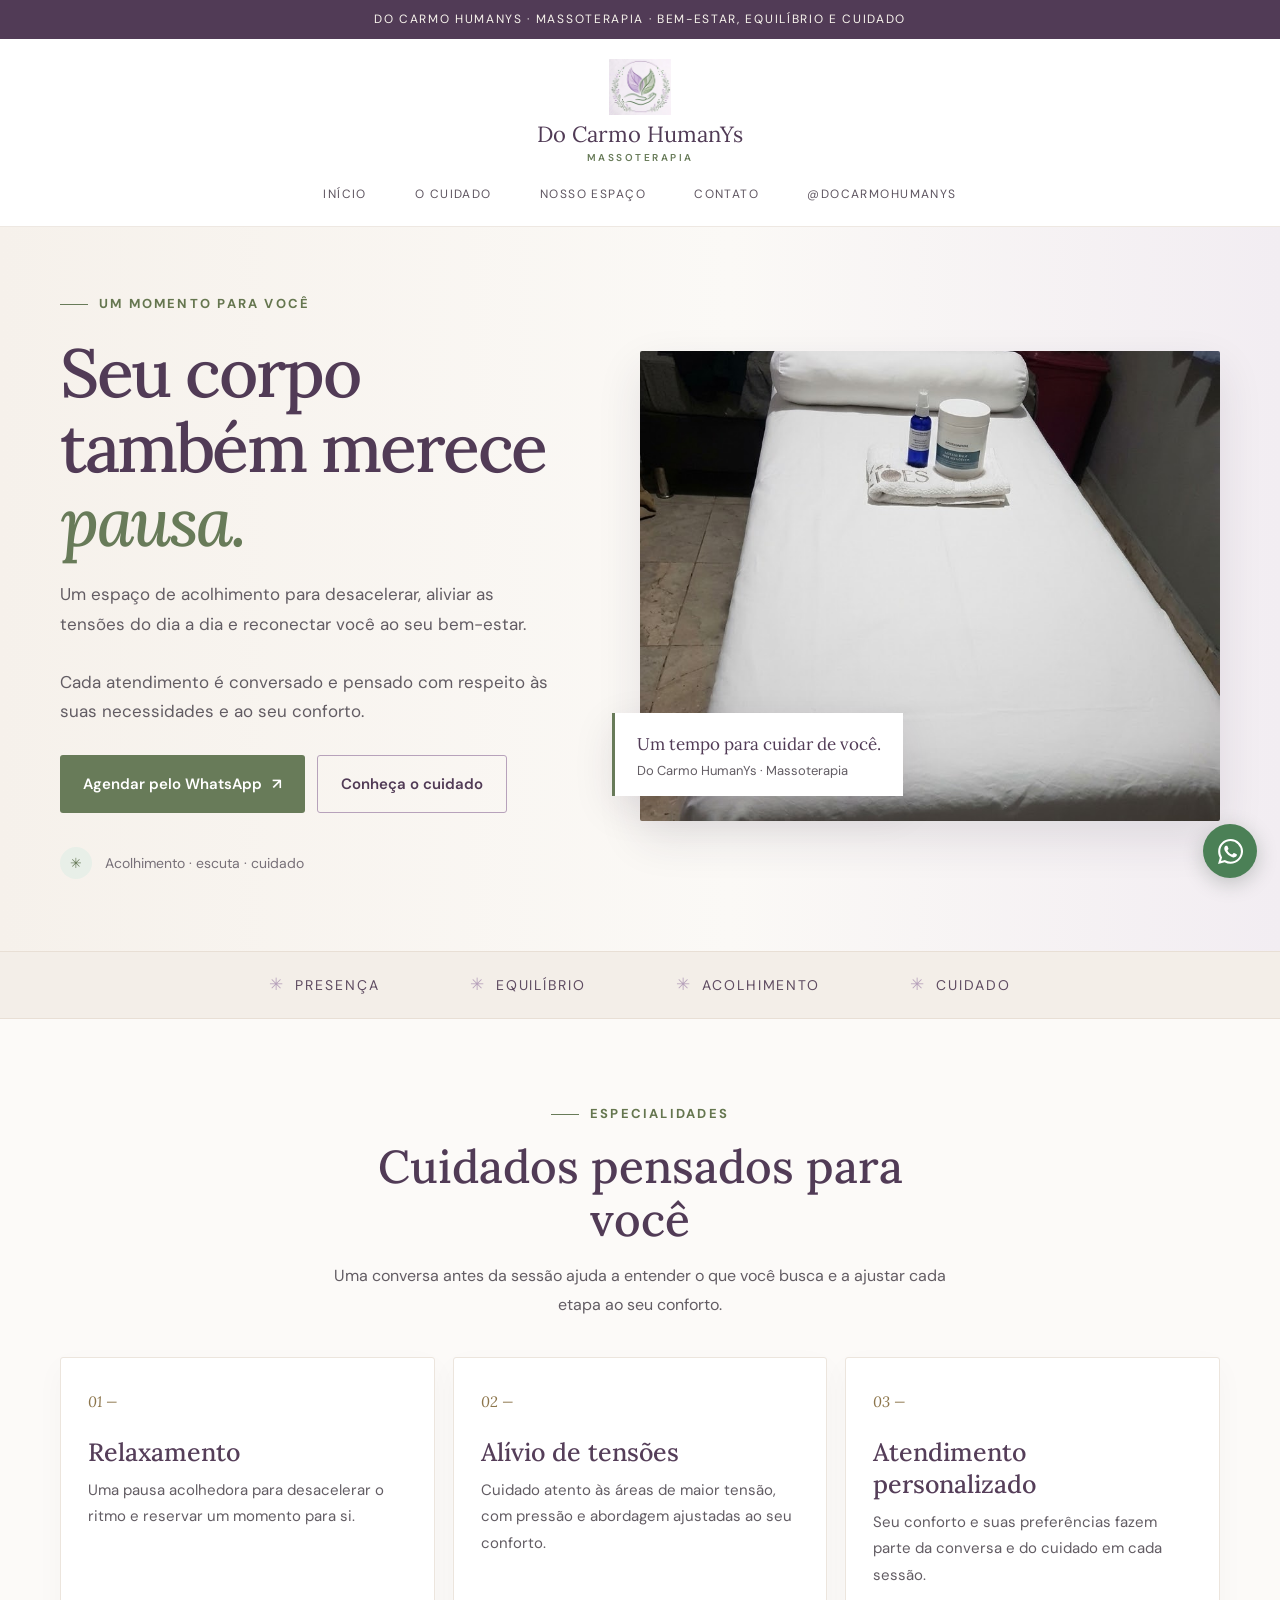
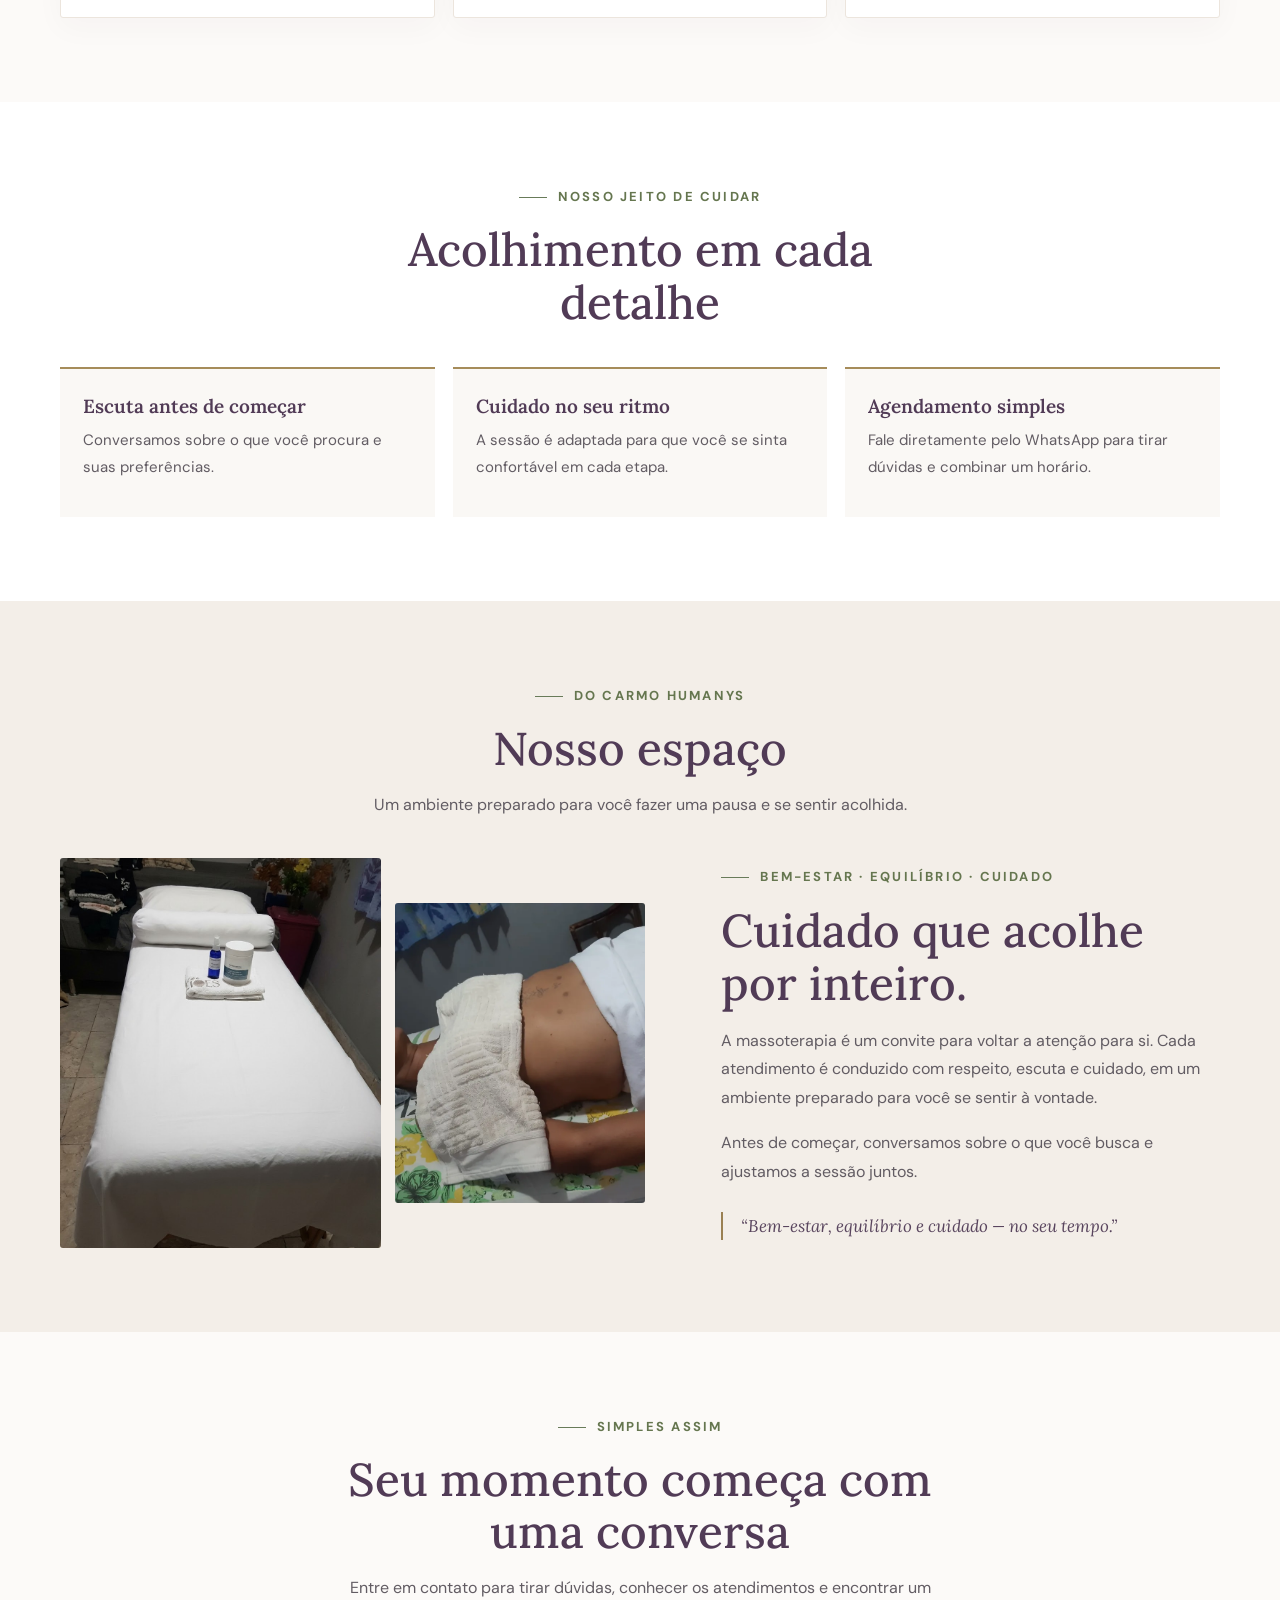
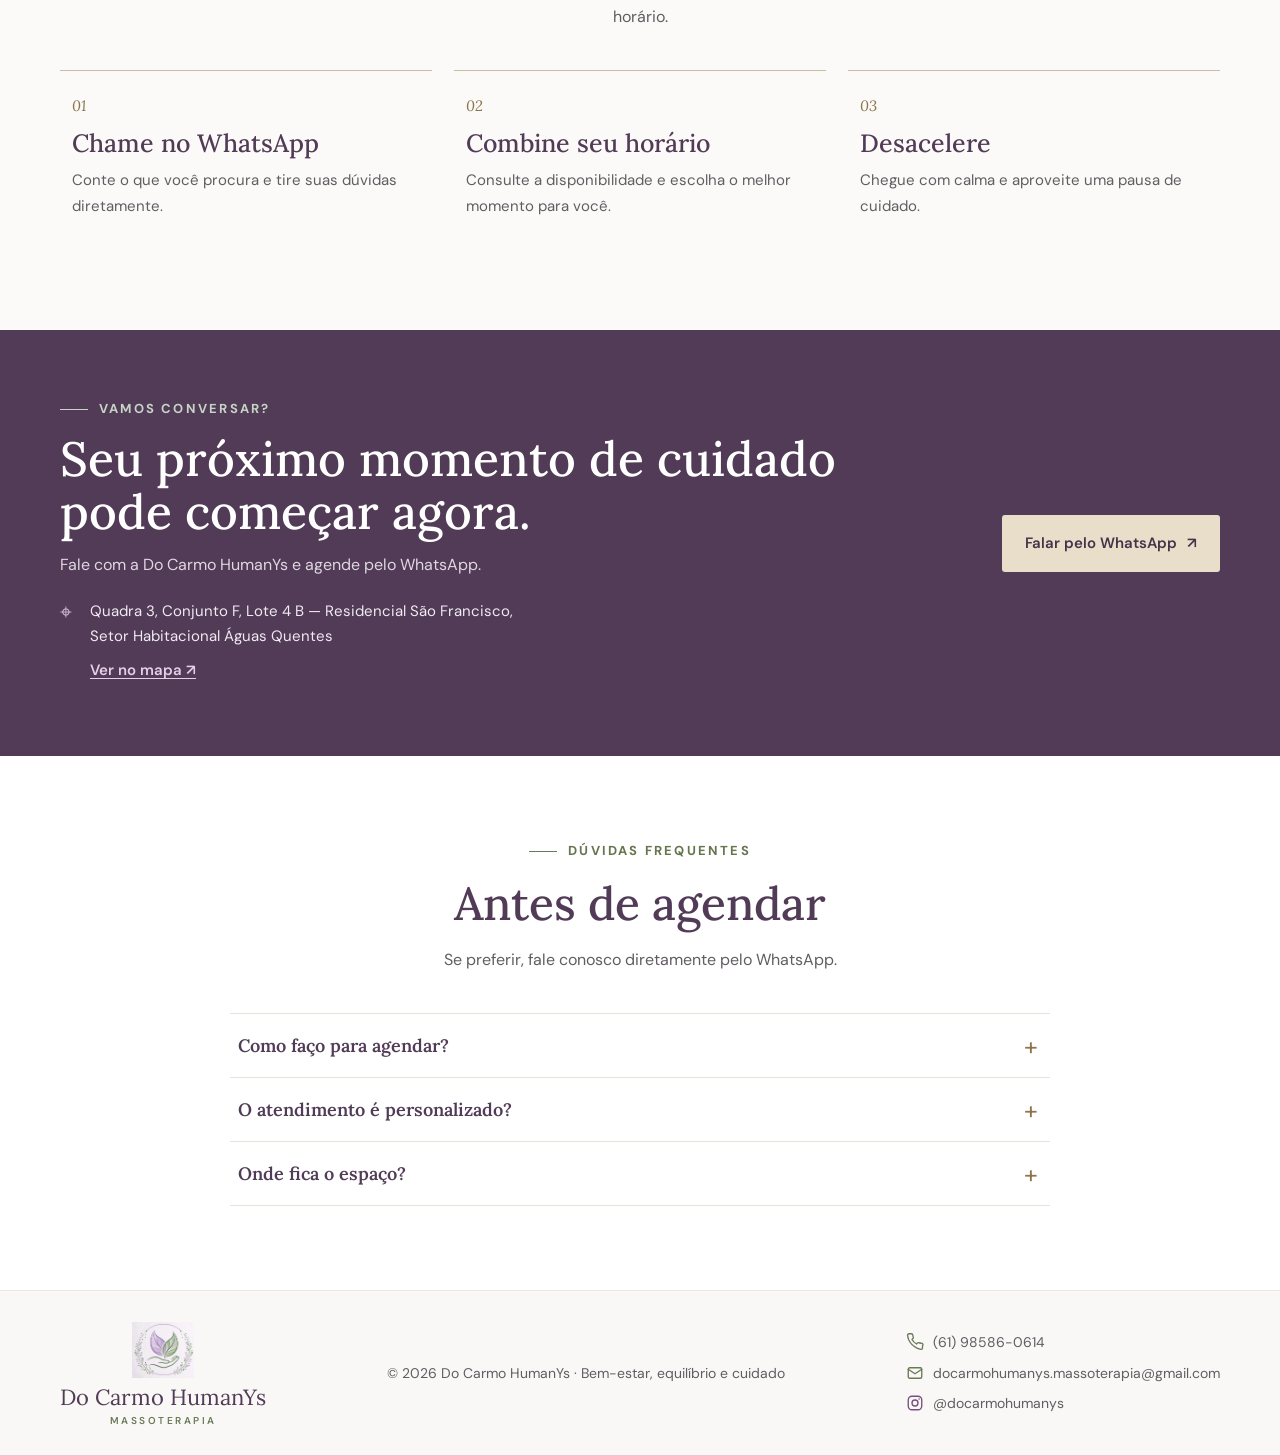
==== commit 709c8a5e: "Use updated massage table image Co-authored-by: Copilot <223556219+Copilot@users.noreply.github.com>" ====
--- a/index.html
+++ b/index.html
@@ -78,7 +78,7 @@
               class="btn outline" href="#cuidado">Conheça o cuidado</a></div>
           <div class="trust"><span class="trust-icon">✳</span><span>Acolhimento · escuta · cuidado</span></div>
         </div>
-        <div class="hero-photo"><img src="images/sala-massoterapia.webp"
+        <div class="hero-photo"><img src="images/Cama.jpeg"
             alt="Maca preparada para atendimento de massoterapia">
           <div class="photo-note">Um tempo para cuidar de você.<small>Do Carmo HumanYs · Massoterapia</small></div>
         </div>
